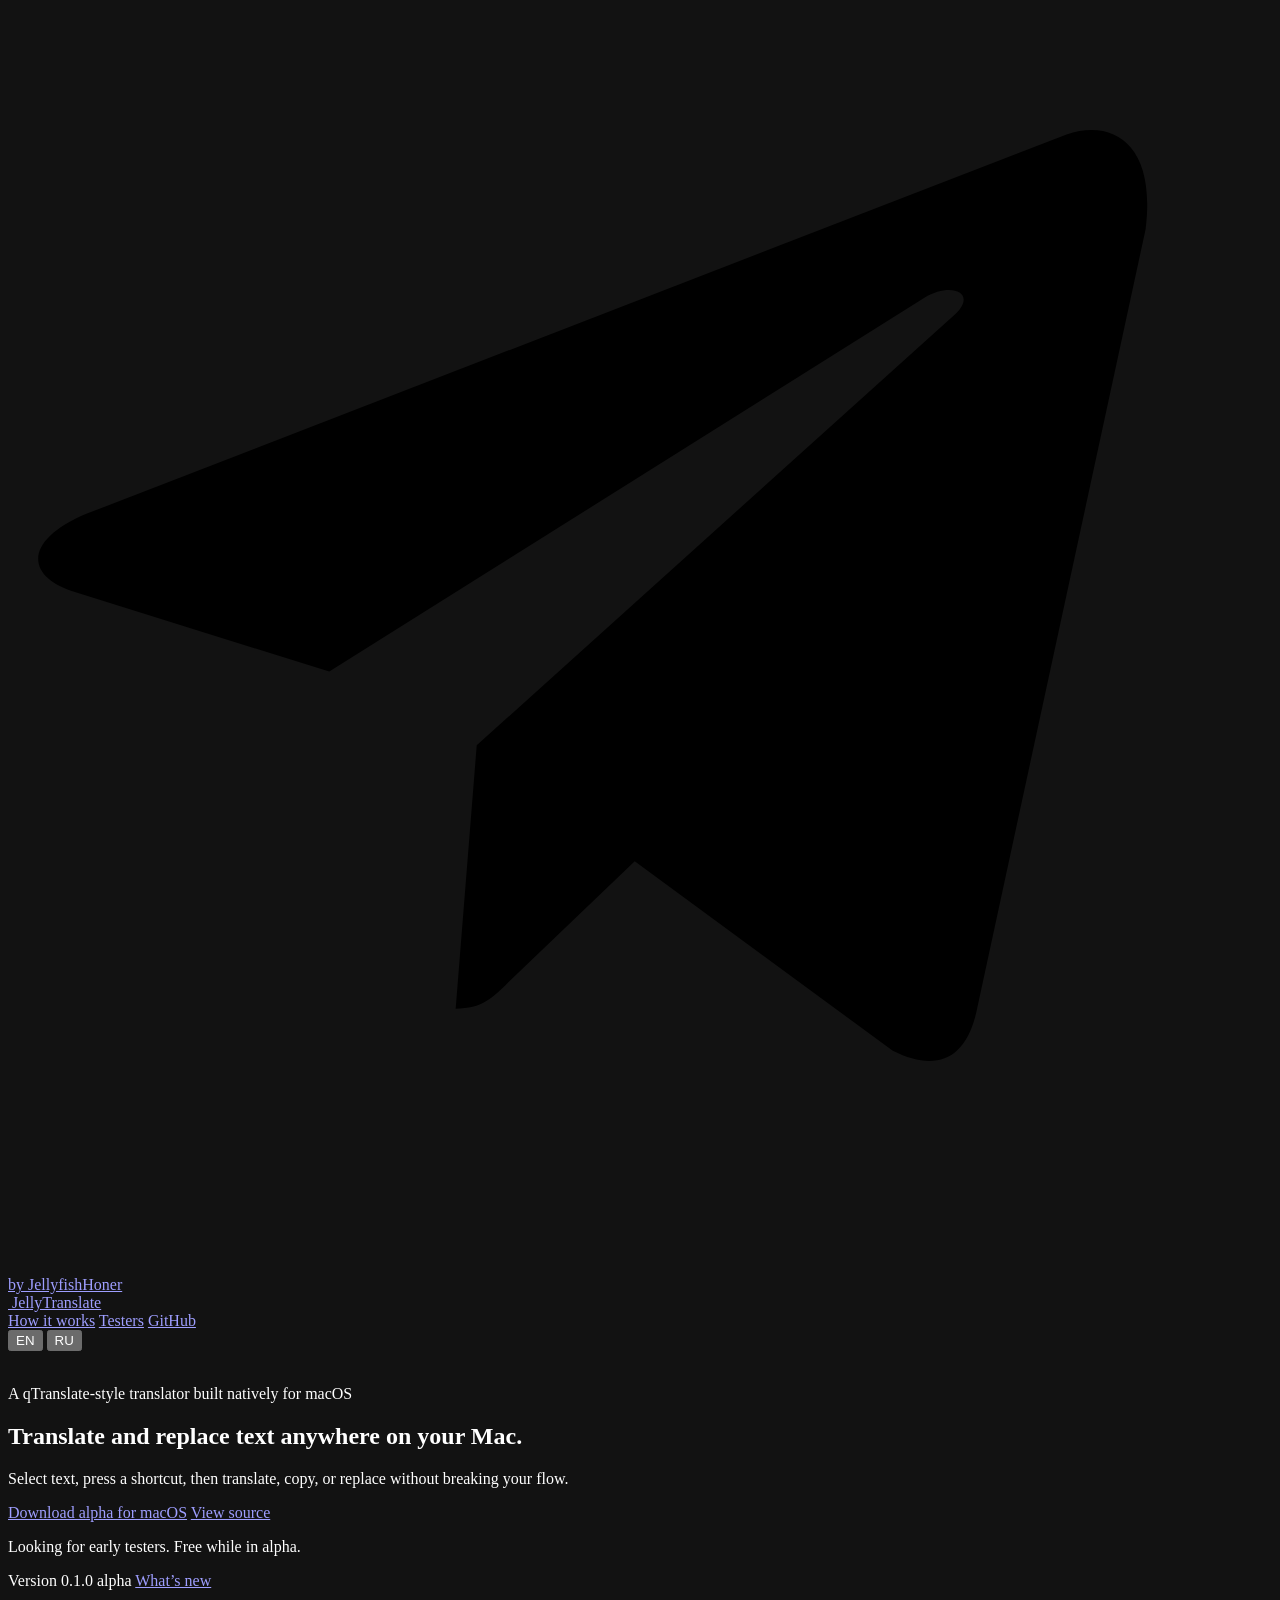
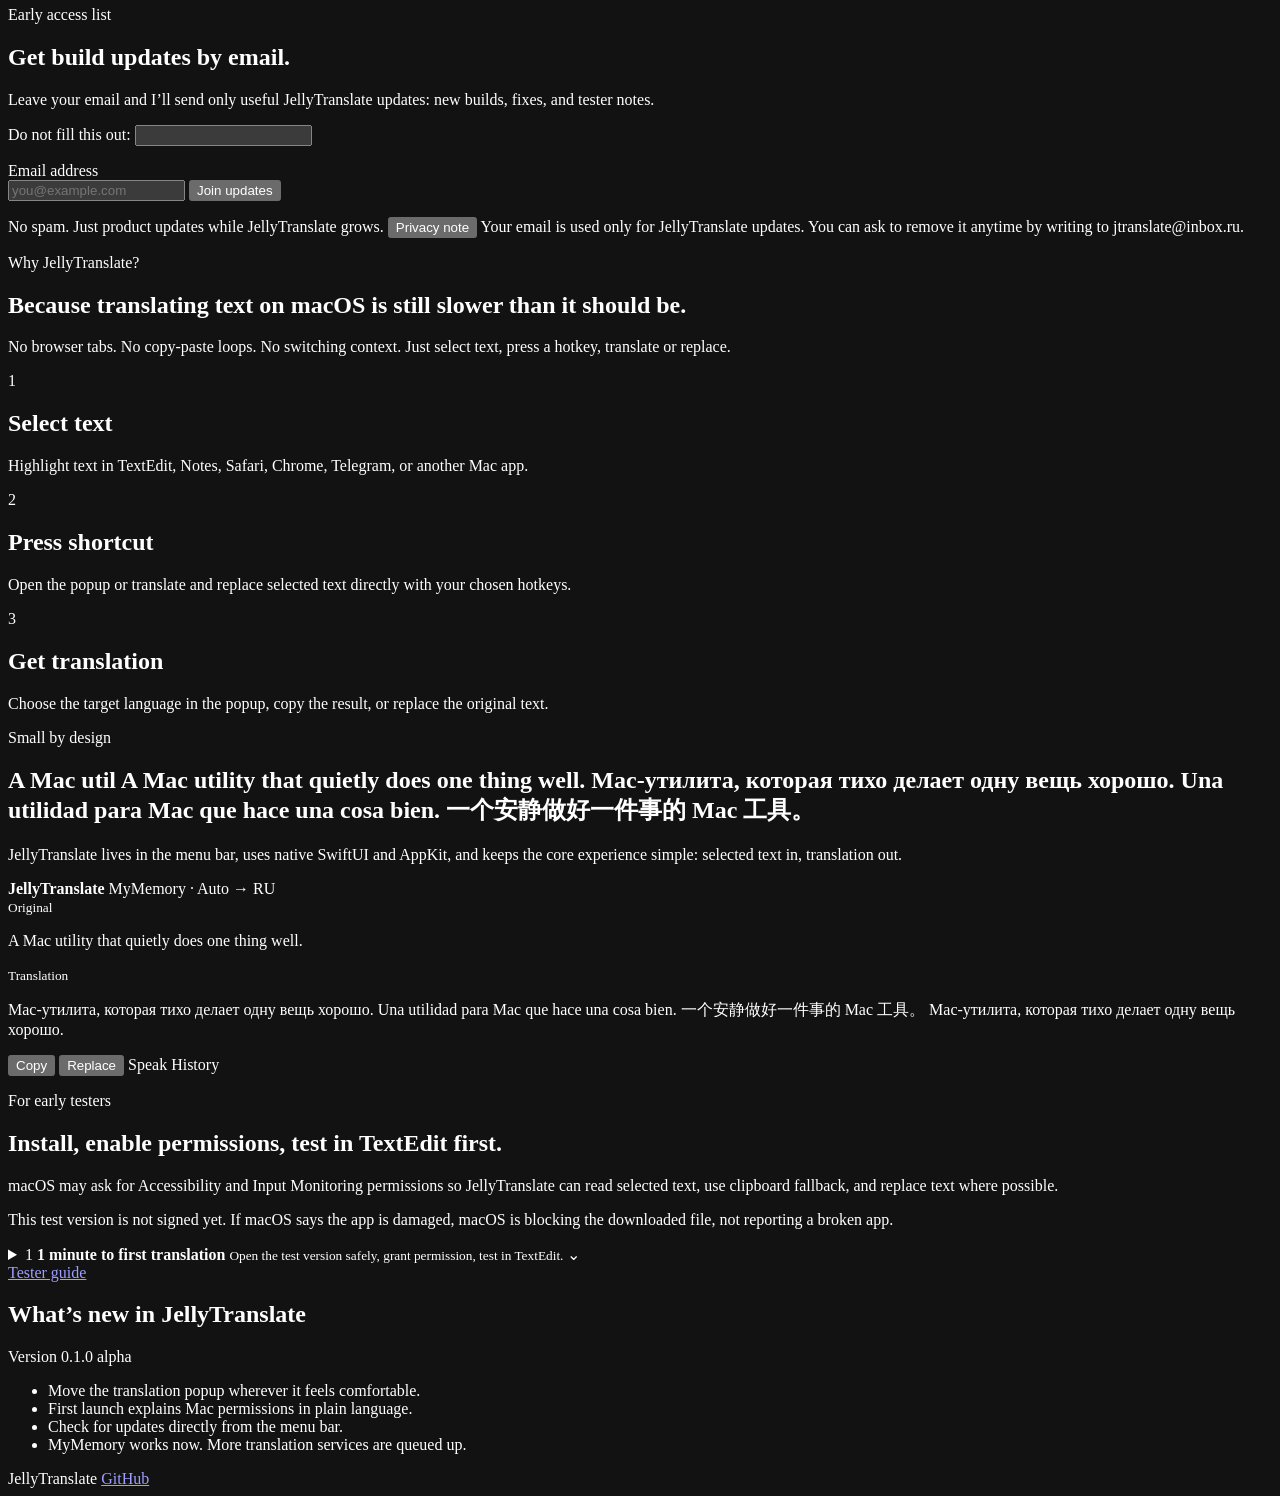
==== site/index.html @ 1a7a2d6e "Gate download behind email signup" ====
<!doctype html>
<html lang="en">
  <head>
    <meta charset="utf-8">
    <meta name="viewport" content="width=device-width, initial-scale=1">
    <meta name="color-scheme" content="dark">
    <meta name="theme-color" content="#0e1016">
    <meta name="description" content="JellyTranslate is a native macOS menu bar app for instant translation anywhere on Mac.">
    <meta property="og:title" content="JellyTranslate">
    <meta property="og:description" content="Select text, press a shortcut, and get an instant translation on macOS.">
    <meta property="og:type" content="website">
    <meta property="og:image" content="/assets/jellytranslate-icon.webp">
    <title>JellyTranslate</title>
    <link rel="icon" href="/assets/jellytranslate-icon.webp">
    <link rel="stylesheet" href="/styles.css">
  </head>
  <body>
    <a class="maker-badge" href="https://t.me/jjellyfishhoner" target="_blank" rel="noopener noreferrer" aria-label="Open JellyfishHoner on Telegram">
      <svg class="telegram-icon" viewBox="0 0 24 24" aria-hidden="true">
        <path d="M21.6 4.2 18.4 19c-.2 1-.8 1.2-1.6.8l-4.9-3.6-2.4 2.3c-.3.3-.5.5-1 .5l.4-5 9.1-8.2c.4-.4-.1-.6-.6-.3L6.1 12.6 1.3 11.1c-1-.3-1-1 .2-1.5L20.1 2.4c.9-.3 1.7.2 1.5 1.8Z"/>
      </svg>
      <span>by JellyfishHoner</span>
    </a>

    <header class="site-header">
      <a class="brand" href="#top" aria-label="JellyTranslate home">
        <img src="/assets/jellytranslate-icon.webp" alt="" class="brand-icon">
        <span>JellyTranslate</span>
      </a>
      <nav class="nav-links" aria-label="Primary navigation">
        <a href="#how" data-i18n="navHow">How it works</a>
        <a href="#testers" data-i18n="navTesters">Testers</a>
        <a href="https://github.com/jellyfishhoner/JellyTranslate">GitHub</a>
      </nav>
      <div class="language-toggle" aria-label="Language">
        <button type="button" class="language-option is-active" data-lang-option="en">EN</button>
        <button type="button" class="language-option" data-lang-option="ru">RU</button>
      </div>
    </header>

    <main id="top">
      <section class="hero" aria-labelledby="hero-title">
        <img src="/assets/jellytranslate-icon.webp" alt="" class="hero-backdrop">
        <div class="hero-content">
          <p class="eyebrow" data-i18n="heroEyebrow">A qTranslate-style translator built natively for macOS</p>
          <h1 id="hero-title" data-i18n="heroTitle">Translate and replace text anywhere on your Mac.</h1>
          <p class="hero-copy" data-i18n="heroCopy">
            Select text, press a shortcut, and JellyTranslate shows a compact floating translation popup.
            Built for quick daily use, not for getting in your way.
          </p>
          <div class="hero-actions">
            <a class="primary-action" href="https://github.com/jellyfishhoner/JellyTranslate/releases/download/v0.1.0-alpha/JellyTranslate-0.1.0-alpha-mac.zip" data-download-link data-i18n="download">
              Download alpha for macOS
            </a>
            <a class="secondary-action" href="https://github.com/jellyfishhoner/JellyTranslate" data-i18n="source">
              View source
            </a>
          </div>
          <p class="tester-callout" data-i18n="testerCallout">Looking for early testers. Free while in alpha.</p>
          <p class="version-line">
            <span class="version-chip" data-release-version-label>Version 0.1.0 alpha</span>
            <a class="changelog-link" href="#changelog" data-i18n="changelogLink">What’s new</a>
          </p>
        </div>
      </section>

      <section class="signup-section reveal-block" aria-labelledby="signup-title">
        <div class="signup-card">
          <div class="signup-copy">
            <p class="eyebrow" data-i18n="signupEyebrow">Early access list</p>
            <h2 id="signup-title" data-i18n="signupTitle">Get build updates by email.</h2>
            <p data-i18n="signupCopy">Leave your email and I’ll send only useful JellyTranslate updates: new builds, fixes, and tester notes.</p>
          </div>
          <form class="signup-form" name="jellytranslate-updates" method="POST" action="/__forms.html" data-netlify="true" netlify-honeypot="bot-field">
            <input type="hidden" name="form-name" value="jellytranslate-updates">
            <input type="hidden" name="subject" value="New JellyTranslate email signup">
            <input type="hidden" name="source" value="site_signup" data-signup-source>
            <input type="hidden" name="language" value="en" data-signup-language>
            <input type="hidden" name="version" value="0.1.0 alpha" data-signup-version>
            <input type="hidden" name="page" value="" data-signup-page>
            <p class="hidden-field">
              <label>Do not fill this out: <input name="bot-field"></label>
            </p>
            <label class="signup-label" for="signup-email" data-i18n="signupLabel">Email address</label>
            <div class="signup-row">
              <input id="signup-email" type="email" name="email" autocomplete="email" data-i18n-placeholder="signupPlaceholder" placeholder="you@example.com" required>
              <button type="submit" data-i18n="signupButton">Join updates</button>
            </div>
            <p class="signup-note">
              <span data-i18n="signupNote">No spam. Just product updates while JellyTranslate grows.</span>
              <span class="privacy-hint">
                <button type="button" class="privacy-hint-trigger" aria-describedby="signup-privacy-tooltip" data-i18n="privacyNoteLabel">Privacy note</button>
                <span class="privacy-tooltip" id="signup-privacy-tooltip" role="tooltip" data-i18n="privacyNoteCopy">
                  Your email is used only for JellyTranslate updates. You can ask to remove it anytime by writing to jtranslate@inbox.ru.
                </span>
              </span>
            </p>
            <p class="signup-status" role="status" aria-live="polite" data-signup-status></p>
          </form>
        </div>
      </section>

      <section class="why-section reveal-block" aria-labelledby="why-title">
        <div class="why-copy">
          <p class="eyebrow" data-i18n="whyEyebrow">Why JellyTranslate?</p>
          <h2 id="why-title" data-i18n="whyTitle">Because translating text on macOS is still slower than it should be.</h2>
          <p data-i18n="whyCopy">No browser tabs. No copy-paste loops. No switching context. Just select text, press a hotkey, translate or replace.</p>
        </div>
      </section>

      <section class="flow-band reveal-block" id="how" aria-label="Core flow">
        <div class="flow">
          <div class="flow-step">
            <span class="step-number">1</span>
            <h2 data-i18n="flowOneTitle">Select text</h2>
            <p data-i18n="flowOneCopy">Highlight text in TextEdit, Notes, Safari, Chrome, Telegram, or another Mac app.</p>
          </div>
          <div class="flow-step">
            <span class="step-number">2</span>
            <h2 data-i18n="flowTwoTitle">Press shortcut</h2>
            <p data-i18n="flowTwoCopy">Open the popup or translate and replace selected text directly with your chosen hotkeys.</p>
          </div>
          <div class="flow-step">
            <span class="step-number">3</span>
            <h2 data-i18n="flowThreeTitle">Get translation</h2>
            <p data-i18n="flowThreeCopy">Choose the target language in the popup, copy the result, or replace the original text.</p>
          </div>
        </div>
      </section>

      <section class="product-section reveal-block">
        <div class="section-copy">
          <p class="eyebrow" data-i18n="productEyebrow">Small by design</p>
          <h2 class="product-title-demo">
            <span class="product-title-text" data-i18n="productTitle">A Mac utility that quietly does one thing well.</span>
            <span class="product-title-selection" data-i18n="productTitle" aria-hidden="true">A Mac utility that quietly does one thing well.</span>
            <span class="product-title-translation title-translation-primary" data-i18n="demoTranslationPrimary" aria-hidden="true">Mac-утилита, которая тихо делает одну вещь хорошо.</span>
            <span class="product-title-translation title-translation-es" data-i18n="demoTranslationSpanish" aria-hidden="true">Una utilidad para Mac que hace una cosa bien.</span>
            <span class="product-title-translation title-translation-zh" data-i18n="demoTranslationChinese" aria-hidden="true">一个安静做好一件事的 Mac 工具。</span>
          </h2>
          <p data-i18n="productCopy">
            JellyTranslate lives in the menu bar, uses native SwiftUI and AppKit, and keeps the core experience simple:
            selected text in, translation out.
          </p>
        </div>
        <div class="translation-demo" aria-label="JellyTranslate animated translation preview">
          <div class="demo-keyboard keyboard-first" aria-hidden="true">
            <span class="key-highlight key-one"></span>
            <span class="key-highlight key-two"></span>
            <span class="key-highlight key-three"></span>
          </div>
          <div class="demo-keyboard keyboard-second" aria-hidden="true">
            <span class="key-highlight key-one"></span>
            <span class="key-highlight key-two"></span>
            <span class="key-highlight key-three"></span>
          </div>
          <div class="popup-demo demo-popup" aria-label="JellyTranslate popup preview">
            <div class="popup-top">
              <strong>JellyTranslate</strong>
              <span data-i18n="demoTarget">MyMemory · Auto → RU</span>
            </div>
            <div class="text-block">
              <small>Original</small>
              <p data-i18n="productTitle">A Mac utility that quietly does one thing well.</p>
            </div>
            <div class="translation-block">
              <small>Translation</small>
              <p>
                <span class="demo-translation demo-translation-primary" data-i18n="demoTranslationPrimary">Mac-утилита, которая тихо делает одну вещь хорошо.</span>
                <span class="demo-translation demo-translation-es" data-i18n="demoTranslationSpanish">Una utilidad para Mac que hace una cosa bien.</span>
                <span class="demo-translation demo-translation-zh" data-i18n="demoTranslationChinese">一个安静做好一件事的 Mac 工具。</span>
                <span class="demo-translation demo-translation-final" data-i18n="demoTranslationPrimary">Mac-утилита, которая тихо делает одну вещь хорошо.</span>
              </p>
            </div>
            <div class="popup-actions">
              <button type="button">Copy</button>
              <button type="button">Replace</button>
              <span>Speak</span>
              <span>History</span>
            </div>
          </div>
        </div>
      </section>

      <section class="tester-section reveal-block" id="testers">
        <div class="tester-content">
          <p class="eyebrow" data-i18n="testersEyebrow">For early testers</p>
          <h2 data-i18n="testersTitle">Install, enable permissions, test in TextEdit first.</h2>
          <p data-i18n="testersCopy">
            macOS may ask for Accessibility and Input Monitoring permissions so JellyTranslate can read selected text,
            use clipboard fallback, and replace text where possible.
          </p>
          <p class="install-note" data-i18n="installNote">
            This test version is not signed yet. If macOS says the app is damaged, macOS is blocking the downloaded file,
            not reporting a broken app.
          </p>
          <details class="setup-widget" id="first-translation-guide">
            <summary>
              <span class="setup-icon">1</span>
              <span>
                <strong data-i18n="setupTitle">1 minute to first translation</strong>
                <small data-i18n="setupSubtitle">Open the test version safely, grant permission, test in TextEdit.</small>
              </span>
              <span class="setup-chevron" aria-hidden="true">⌄</span>
            </summary>
            <div class="setup-panel">
              <ol class="setup-steps">
                <li>
                  <strong data-i18n="setupStepOneTitle">Drag to Applications</strong>
                  <p data-i18n="setupStepOneCopy">Open the ZIP, then drag JellyTranslate.app into the Applications folder.</p>
                </li>
                <li>
                  <strong data-i18n="setupStepTwoTitle">If macOS blocks it</strong>
                  <p data-i18n="setupStepTwoCopy">Open Terminal and paste this command once. It only removes the download safety label from JellyTranslate.</p>
                  <button
                    class="copy-command"
                    type="button"
                    data-copy-command="xattr -dr com.apple.quarantine /Applications/JellyTranslate.app"
                    aria-label="Copy Terminal command"
                  >
                    <code>xattr -dr com.apple.quarantine /Applications/JellyTranslate.app</code>
                    <span data-i18n="copyCommand">Copy</span>
                  </button>
                </li>
                <li>
                  <strong data-i18n="setupStepThreeTitle">Grant permission</strong>
                  <p data-i18n="setupStepThreeCopy">Enable Accessibility for JellyTranslate, then test “Hello world” in TextEdit.</p>
                </li>
              </ol>
              <div class="update-note">
                <strong data-i18n="updateNoteTitle">Updating later</strong>
                <p data-i18n="updateNoteCopy">Quit JellyTranslate, download the newest build, then replace the old app in Applications.</p>
              </div>
              <div class="permission-preview" aria-label="macOS Accessibility permission preview">
                <div class="preview-top">
                  <span></span>
                  <span></span>
                  <span></span>
                </div>
                <div class="preview-title" data-i18n="permissionTitle">Privacy & Security</div>
                <img
                  class="permission-screenshot"
                  src="/assets/accessibility-jellytranslate-row.jpg"
                  alt="JellyTranslate enabled in macOS Accessibility settings"
                  loading="lazy"
                >
                <p data-i18n="permissionHint">Accessibility must be enabled for selected-text reading.</p>
              </div>
            </div>
          </details>
          <div class="tester-actions">
            <a class="secondary-action" href="https://github.com/jellyfishhoner/JellyTranslate/blob/main/README_FOR_TESTERS.md" data-i18n="testerGuide">
              Tester guide
            </a>
          </div>
        </div>
      </section>

      <section class="changelog-section reveal-block" id="changelog" aria-labelledby="changelog-title">
        <div class="changelog-content">
          <div class="changelog-heading">
            <h2 id="changelog-title" data-i18n="changelogTitle">What’s new in JellyTranslate</h2>
            <p data-release-version-label>Version 0.1.0 alpha</p>
          </div>
          <ul class="changelog-list">
            <li data-i18n="changelogOne">Move the translation popup wherever it feels comfortable.</li>
            <li data-i18n="changelogTwo">First launch explains Mac permissions in plain language.</li>
            <li data-i18n="changelogThree">Check for updates directly from the menu bar.</li>
            <li data-i18n="changelogFour">MyMemory works now. More translation services are queued up.</li>
          </ul>
        </div>
      </section>
    </main>

    <footer class="site-footer">
      <span>JellyTranslate</span>
      <a href="https://github.com/jellyfishhoner/JellyTranslate">GitHub</a>
    </footer>
    <script>
      const translations = {
        en: {
          navHow: "How it works",
          navTesters: "Testers",
          heroEyebrow: "A qTranslate-style translator built natively for macOS",
          heroTitle: "Translate and replace text anywhere on your Mac.",
          heroCopy: "Select text, press a shortcut, then translate, copy, or replace without breaking your flow.",
          download: "Download alpha for macOS",
          source: "View source",
          testerCallout: "Looking for early testers. Free while in alpha.",
          releaseVersion: "Version {version}",
          changelogLink: "What’s new",
          signupEyebrow: "Early access list",
          signupTitle: "Get build updates by email.",
          signupCopy: "Leave your email and I’ll send only useful JellyTranslate updates: new builds, fixes, and tester notes.",
          signupLabel: "Email address",
          signupPlaceholder: "you@example.com",
          signupButton: "Join updates",
          signupNote: "No spam. Just product updates while JellyTranslate grows.",
          privacyNoteLabel: "Privacy note",
          privacyNoteCopy: "Your email is used only for JellyTranslate updates. You can ask to remove it anytime by writing to jtranslate@inbox.ru.",
          signupSuccess: "Done. I’ll send updates here.",
          signupDownloadPrompt: "Enter your email to start the download. I’ll also send useful build updates.",
          signupDownloadSuccess: "Done. Your download is starting now.",
          signupError: "Something didn’t send. Please try again.",
          whyEyebrow: "Why JellyTranslate?",
          whyTitle: "Because translating text on macOS is still slower than it should be.",
          whyCopy: "No browser tabs. No copy-paste loops. No switching context. Just select text, press a hotkey, translate or replace.",
          flowOneTitle: "Select text",
          flowOneCopy: "Highlight text in TextEdit, Notes, Safari, Chrome, Telegram, or another Mac app.",
          flowTwoTitle: "Press shortcut",
          flowTwoCopy: "Open the popup or translate and replace selected text directly with your chosen hotkeys.",
          flowThreeTitle: "Get translation",
          flowThreeCopy: "Choose the target language in the popup, copy the result, or replace the original text.",
          productEyebrow: "Small by design",
          productTitle: "A Mac utility that quietly does one thing well.",
          productCopy: "JellyTranslate lives in the menu bar, uses native SwiftUI and AppKit, and keeps the core experience simple: selected text in, translation out.",
          demoTarget: "MyMemory · Auto → RU",
          demoTranslationPrimary: "Mac-утилита, которая тихо делает одну вещь хорошо.",
          demoTranslationSpanish: "Una utilidad para Mac que hace una cosa bien.",
          demoTranslationChinese: "一个安静做好一件事的 Mac 工具。",
          testersEyebrow: "For early testers",
          testersTitle: "Install, enable permissions, test in TextEdit first.",
          testersCopy: "macOS may ask for Accessibility and Input Monitoring permissions so JellyTranslate can read selected text, use clipboard fallback, and replace text where possible.",
          installNote: "This test version is not signed yet. If macOS says the app is damaged, macOS is blocking the downloaded file, not reporting a broken app.",
          setupTitle: "1 minute to first translation",
          setupSubtitle: "Open the test version safely, grant permission, test in TextEdit.",
          setupStepOneTitle: "Drag to Applications",
          setupStepOneCopy: "Open the ZIP, then drag JellyTranslate.app into the Applications folder.",
          setupStepTwoTitle: "If macOS blocks it",
          setupStepTwoCopy: "Open Terminal and paste this command once. It only removes the download safety label from JellyTranslate.",
          copyCommand: "Copy",
          copiedCommand: "Copied",
          setupStepThreeTitle: "Grant permission",
          setupStepThreeCopy: "Enable Accessibility for JellyTranslate, then test “Hello world” in TextEdit.",
          updateNoteTitle: "Updating later",
          updateNoteCopy: "Quit JellyTranslate, download the newest build, then replace the old app in Applications.",
          permissionTitle: "Privacy & Security",
          permissionHint: "Accessibility must be enabled for selected-text reading.",
          testerGuide: "Tester guide",
          changelogTitle: "What’s new in JellyTranslate",
          changelogOne: "Move the translation popup wherever it feels comfortable.",
          changelogTwo: "First launch explains Mac permissions in plain language.",
          changelogThree: "Check for updates directly from the menu bar.",
          changelogFour: "MyMemory works now. More translation services are queued up."
        },
        ru: {
          navHow: "Как работает",
          navTesters: "Тестировщикам",
          heroEyebrow: "Переводчик в стиле qTranslate, нативно для macOS",
          heroTitle: "Переводите и заменяйте текст на Mac.",
          heroCopy: "Выделите текст, нажмите хоткей, затем переведите, скопируйте или сразу замените без переключения окон.",
          download: "Скачать alpha для macOS",
          source: "Исходный код",
          testerCallout: "Ищем ранних тестировщиков. Бесплатно на этапе alpha.",
          releaseVersion: "Версия {version}",
          changelogLink: "Что нового",
          signupEyebrow: "Список раннего доступа",
          signupTitle: "Получайте обновления на почту.",
          signupCopy: "Оставьте email, и я буду присылать только полезные новости JellyTranslate: новые сборки, исправления и заметки для тестировщиков.",
          signupLabel: "Email",
          signupPlaceholder: "you@example.com",
          signupButton: "Получать новости",
          signupNote: "Без спама. Только обновления продукта, пока JellyTranslate растет.",
          privacyNoteLabel: "Про приватность",
          privacyNoteCopy: "Email используется только для новостей JellyTranslate. Можно попросить удалить его в любой момент: jtranslate@inbox.ru.",
          signupSuccess: "Готово. Буду присылать обновления сюда.",
          signupDownloadPrompt: "Оставьте email, и скачивание начнется автоматически. Я также буду присылать полезные обновления сборок.",
          signupDownloadSuccess: "Готово. Скачивание начинается.",
          signupError: "Не получилось отправить. Попробуйте еще раз.",
          whyEyebrow: "Почему JellyTranslate?",
          whyTitle: "Потому что перевод текста на macOS все еще медленнее, чем должен быть.",
          whyCopy: "Без вкладок браузера. Без постоянного копировать-вставить. Без переключения между окнами. Просто выделите текст, нажмите хоткей, переведите или замените.",
          flowOneTitle: "Выделите текст",
          flowOneCopy: "Выделите текст в TextEdit, Notes, Safari, Chrome, Telegram или другом приложении на Mac.",
          flowTwoTitle: "Нажмите хоткей",
          flowTwoCopy: "Откройте попап с переводом или сразу замените выделенный текст переводом.",
          flowThreeTitle: "Получите перевод",
          flowThreeCopy: "Выберите язык перевода в попапе, скопируйте результат или замените исходный текст.",
          productEyebrow: "Маленькое по задумке",
          productTitle: "Mac-утилита, которая тихо делает одну вещь хорошо.",
          productCopy: "JellyTranslate живет в строке меню, использует нативные SwiftUI и AppKit и держит главный сценарий простым: выделенный текст на входе, перевод на выходе.",
          demoTarget: "MyMemory · Auto → EN",
          demoTranslationPrimary: "A Mac utility that quietly does one thing well.",
          demoTranslationSpanish: "Una utilidad para Mac que hace una cosa bien.",
          demoTranslationChinese: "一个安静做好一件事的 Mac 工具。",
          testersEyebrow: "Для ранних тестировщиков",
          testersTitle: "Установите, выдайте разрешения и сначала проверьте в TextEdit.",
          testersCopy: "macOS может попросить Accessibility и Input Monitoring, чтобы JellyTranslate мог читать выделенный текст, использовать резервный вариант через буфер обмена и заменять текст там, где это возможно.",
          installNote: "Эта тестовая версия пока не подписана. Если macOS пишет, что приложение повреждено, macOS блокирует скачанный файл, а не сообщает, что приложение сломано.",
          setupTitle: "1 минута до первого перевода",
          setupSubtitle: "Откройте тестовую версию, выдайте разрешение и проверьте в TextEdit.",
          setupStepOneTitle: "Перетащите в “Программы”",
          setupStepOneCopy: "Откройте ZIP и перетащите JellyTranslate.app в папку Applications / “Программы”.",
          setupStepTwoTitle: "Если macOS блокирует",
          setupStepTwoCopy: "Откройте Терминал и вставьте эту команду один раз. Она только снимает защитную метку скачанного файла с JellyTranslate.",
          copyCommand: "Скопировать",
          copiedCommand: "Скопировано",
          setupStepThreeTitle: "Выдайте разрешение",
          setupStepThreeCopy: "Включите Accessibility для JellyTranslate и проверьте “Hello world” в TextEdit.",
          updateNoteTitle: "Как обновить потом",
          updateNoteCopy: "Закройте JellyTranslate, скачайте новую версию и замените старое приложение в “Программах”.",
          permissionTitle: "Конфиденциальность и безопасность",
          permissionHint: "Accessibility нужен для чтения выделенного текста.",
          testerGuide: "Инструкция",
          changelogTitle: "Что нового в JellyTranslate",
          changelogOne: "Окно перевода можно поставить туда, где удобно.",
          changelogTwo: "Первый запуск объясняет разрешения простым языком.",
          changelogThree: "Обновления можно проверить прямо из меню.",
          changelogFour: "MyMemory уже работает. Остальные сервисы на очереди."
        }
      };

      const releaseVersion = "0.1.0 alpha";
      let currentLanguage = "en";

      const applyLanguage = (language) => {
        const selected = translations[language] ? language : "en";
        currentLanguage = selected;
        document.documentElement.lang = selected;
        document.querySelectorAll("[data-i18n]").forEach((node) => {
          const value = translations[selected][node.dataset.i18n];
          if (value) {
            node.textContent = value;
          }
        });
        document.querySelectorAll("[data-lang-option]").forEach((button) => {
          button.classList.toggle("is-active", button.dataset.langOption === selected);
          button.setAttribute("aria-pressed", button.dataset.langOption === selected ? "true" : "false");
        });
        document.querySelectorAll("[data-release-version-label]").forEach((node) => {
          node.textContent = translations[selected].releaseVersion.replace("{version}", releaseVersion);
        });
        document.querySelectorAll("[data-i18n-placeholder]").forEach((node) => {
          const value = translations[selected][node.dataset.i18nPlaceholder];
          if (value) {
            node.setAttribute("placeholder", value);
          }
        });
        document.querySelector(".language-toggle")?.setAttribute("data-active-lang", selected);
        localStorage.setItem("jellytranslate-site-language", selected);
      };

      document.querySelectorAll("[data-lang-option]").forEach((button) => {
        button.addEventListener("click", () => applyLanguage(button.dataset.langOption));
      });

      applyLanguage(localStorage.getItem("jellytranslate-site-language") || "en");

      const firstTranslationGuide = document.querySelector("#first-translation-guide");
      const signupSection = document.querySelector(".signup-section");
      const signupCard = document.querySelector(".signup-card");
      const signupForm = document.querySelector(".signup-form");
      const signupEmailInput = document.querySelector("#signup-email");
      let pendingDownloadUrl = "";

      const restartFocusAnimation = (element) => {
        if (!element) {
          return;
        }

        element.classList.remove("is-download-focus");
        void element.offsetWidth;
        element.classList.add("is-download-focus");
      };

      const showFirstTranslationGuide = () => {
        if (!firstTranslationGuide) {
          return;
        }

        firstTranslationGuide.open = true;
        firstTranslationGuide.scrollIntoView({ behavior: "smooth", block: "center" });
        restartFocusAnimation(firstTranslationGuide);
      };

      const focusSignupForDownload = () => {
        signupSection?.scrollIntoView({ behavior: "smooth", block: "center" });
        restartFocusAnimation(signupCard);
        window.setTimeout(() => {
          signupEmailInput?.focus({ preventScroll: true });
        }, 520);
      };

      const startDownload = (url) => {
        if (!url) {
          return;
        }

        const downloadLink = document.createElement("a");
        downloadLink.href = url;
        downloadLink.download = "";
        document.body.appendChild(downloadLink);
        downloadLink.click();
        downloadLink.remove();
      };

      const copyToClipboard = async (text) => {
        if (navigator.clipboard && window.isSecureContext) {
          try {
            await navigator.clipboard.writeText(text);
            return;
          } catch {
            // Fall through to the textarea fallback below.
          }
        }

        const textArea = document.createElement("textarea");
        textArea.value = text;
        textArea.setAttribute("readonly", "");
        textArea.style.position = "fixed";
        textArea.style.opacity = "0";
        document.body.appendChild(textArea);
        textArea.select();
        const copied = document.execCommand("copy");
        textArea.remove();
        if (!copied) {
          throw new Error("Copy command was blocked");
        }
      };

      document.querySelectorAll("[data-copy-command]").forEach((button) => {
        const label = button.querySelector("span");
        const resetLabel = () => {
          button.classList.remove("is-copied");
          label.textContent = translations[currentLanguage].copyCommand;
        };

        button.addEventListener("click", async () => {
          try {
            await copyToClipboard(button.dataset.copyCommand);
            button.classList.add("is-copied");
            label.textContent = translations[currentLanguage].copiedCommand;
            window.setTimeout(resetLabel, 1700);
          } catch {
            resetLabel();
          }
        });
      });

      document.querySelectorAll(".signup-form").forEach((form) => {
        const status = form.querySelector("[data-signup-status]");
        const submitButton = form.querySelector("button[type='submit']");
        const languageInput = form.querySelector("[data-signup-language]");
        const versionInput = form.querySelector("[data-signup-version]");
        const pageInput = form.querySelector("[data-signup-page]");
        const sourceInput = form.querySelector("[data-signup-source]");

        form.addEventListener("submit", async (event) => {
          event.preventDefault();

          languageInput.value = currentLanguage;
          versionInput.value = releaseVersion;
          pageInput.value = window.location.href;
          if (sourceInput) {
            sourceInput.value = pendingDownloadUrl ? "download_gate" : "site_signup";
          }

          const formData = new FormData(form);
          const downloadUrl = pendingDownloadUrl;
          const shouldStartDownload = Boolean(downloadUrl);
          submitButton.disabled = true;
          form.classList.remove("is-complete");
          status.textContent = "";

          try {
            const response = await fetch("/__forms.html", {
              method: "POST",
              headers: { "Content-Type": "application/x-www-form-urlencoded" },
              body: new URLSearchParams(formData).toString()
            });

            if (!response.ok) {
              throw new Error("Signup failed");
            }

            form.reset();
            form.classList.add("is-complete");
            status.textContent = shouldStartDownload
              ? translations[currentLanguage].signupDownloadSuccess
              : translations[currentLanguage].signupSuccess;

            if (shouldStartDownload) {
              pendingDownloadUrl = "";
              window.setTimeout(() => startDownload(downloadUrl), 120);
              window.setTimeout(showFirstTranslationGuide, 360);
            }
          } catch {
            form.classList.remove("is-complete");
            status.textContent = translations[currentLanguage].signupError;
          } finally {
            submitButton.disabled = false;
          }
        });
      });

      document.querySelectorAll("[data-download-link]").forEach((link) => {
        link.addEventListener("click", (event) => {
          event.preventDefault();
          pendingDownloadUrl = link.href;
          signupForm?.classList.remove("is-complete");
          const status = signupForm?.querySelector("[data-signup-status]");
          if (status) {
            status.textContent = translations[currentLanguage].signupDownloadPrompt;
          }
          focusSignupForDownload();
        });
      });

      const canUsePointerGlow = !window.matchMedia("(prefers-reduced-motion: reduce)").matches;
      document.documentElement.classList.add("has-reveal");
      if (canUsePointerGlow) {
        const textEnterSelectors = [
          ".brand span",
          ".nav-links a",
          ".eyebrow",
          "h1",
          "h2",
          "p",
          ".hero-actions a",
          ".version-line a",
          ".signup-copy h2",
          ".signup-form label",
          ".signup-form button",
          ".privacy-hint-trigger",
          ".signup-note",
          ".step-number",
          ".popup-top strong",
          ".popup-top span",
          ".text-block small",
          ".translation-block small",
          ".popup-actions button",
          ".popup-actions span",
          ".setup-widget summary strong",
          ".setup-widget summary small",
          ".setup-steps strong",
          ".setup-steps code",
          ".preview-title",
          ".tester-actions a",
          ".changelog-heading p",
          ".changelog-list li",
          ".site-footer span",
          ".site-footer a"
        ];

        const textEnterItems = Array.from(document.querySelectorAll(textEnterSelectors.join(",")))
          .filter((node) => node.textContent.trim().length > 0);

        document.documentElement.classList.add("has-text-enter");
        textEnterItems.forEach((node, index) => {
          node.classList.add("text-enter");
          node.style.setProperty("--text-delay", `${Math.min(index * 32, 420)}ms`);
        });

        const textEnterObserver = "IntersectionObserver" in window
          ? new IntersectionObserver((entries, observer) => {
            entries.forEach((entry) => {
              if (!entry.isIntersecting) {
                return;
              }

              entry.target.classList.add("is-text-visible");
              observer.unobserve(entry.target);
            });
          }, { rootMargin: "0px 0px -6% 0px", threshold: 0.08 })
          : null;

        textEnterItems.forEach((node) => {
          if (!textEnterObserver) {
            node.classList.add("is-text-visible");
            return;
          }

          textEnterObserver.observe(node);
        });

        const startProductDemo = (section, demo) => {
          const title = section.querySelector(".product-title-text");
          const fullText = translations[currentLanguage].productTitle;
          const startAnimations = () => {
            section.classList.remove("is-demo-typing");
            window.setTimeout(() => {
              section.classList.add("is-demo-running");
              demo.classList.add("is-demo-running");
            }, 180);
          };

          if (!title || !fullText) {
            startAnimations();
            return;
          }

          title.textContent = "";
          section.classList.add("is-demo-typing");

          let index = 0;
          const typingDelay = Math.max(18, Math.min(30, 1450 / fullText.length));
          const typingTimer = window.setInterval(() => {
            index += 1;
            title.textContent = fullText.slice(0, index);

            if (index >= fullText.length) {
              window.clearInterval(typingTimer);
              window.setTimeout(startAnimations, 180);
            }
          }, typingDelay);
        };

        const revealObserver = "IntersectionObserver" in window
          ? new IntersectionObserver((entries, observer) => {
            entries.forEach((entry) => {
              if (!entry.isIntersecting) {
                return;
              }

              entry.target.classList.add("is-visible");
              entry.target.querySelectorAll(".translation-demo").forEach((demo) => {
                window.setTimeout(() => {
                  startProductDemo(entry.target, demo);
                }, 300);
              });
              observer.unobserve(entry.target);
            });
          }, { rootMargin: "0px 0px -14% 0px", threshold: 0.18 })
          : null;

        document.querySelectorAll(".reveal-block").forEach((block) => {
          if (!revealObserver) {
            block.classList.add("is-visible");
            return;
          }

          revealObserver.observe(block);
        });

        document.querySelectorAll(".flow-step, .popup-demo, .setup-widget").forEach((panel) => {
          panel.addEventListener("pointermove", (event) => {
            const rect = panel.getBoundingClientRect();
            const x = ((event.clientX - rect.left) / rect.width) * 100;
            const y = ((event.clientY - rect.top) / rect.height) * 100;
            panel.style.setProperty("--glow-x", `${x}%`);
            panel.style.setProperty("--glow-y", `${y}%`);
          });
        });

        document.querySelectorAll(".popup-demo").forEach((panel) => {
          panel.addEventListener("pointermove", (event) => {
            const rect = panel.getBoundingClientRect();
            const x = (event.clientX - rect.left) / rect.width - 0.5;
            const y = (event.clientY - rect.top) / rect.height - 0.5;

            panel.style.setProperty("--popup-rotate-x", `${(-y * 4.5).toFixed(2)}deg`);
            panel.style.setProperty("--popup-rotate-y", `${(x * 6).toFixed(2)}deg`);
            panel.style.setProperty("--popup-shift-x", `${(x * 5).toFixed(2)}px`);
            panel.style.setProperty("--popup-shift-y", `${(y * 2).toFixed(2)}px`);
          });

          panel.addEventListener("pointerleave", () => {
            panel.style.setProperty("--popup-rotate-x", "0deg");
            panel.style.setProperty("--popup-rotate-y", "0deg");
            panel.style.setProperty("--popup-shift-x", "0px");
            panel.style.setProperty("--popup-shift-y", "0px");
          });
        });
      } else {
        document.querySelectorAll(".reveal-block").forEach((block) => {
          block.classList.add("is-visible");
        });
        document.querySelectorAll(".product-section").forEach((section) => {
          section.classList.add("is-demo-running");
        });
        document.querySelectorAll(".translation-demo").forEach((demo) => {
          demo.classList.add("is-demo-running");
        });
      }
    </script>
  </body>
</html>
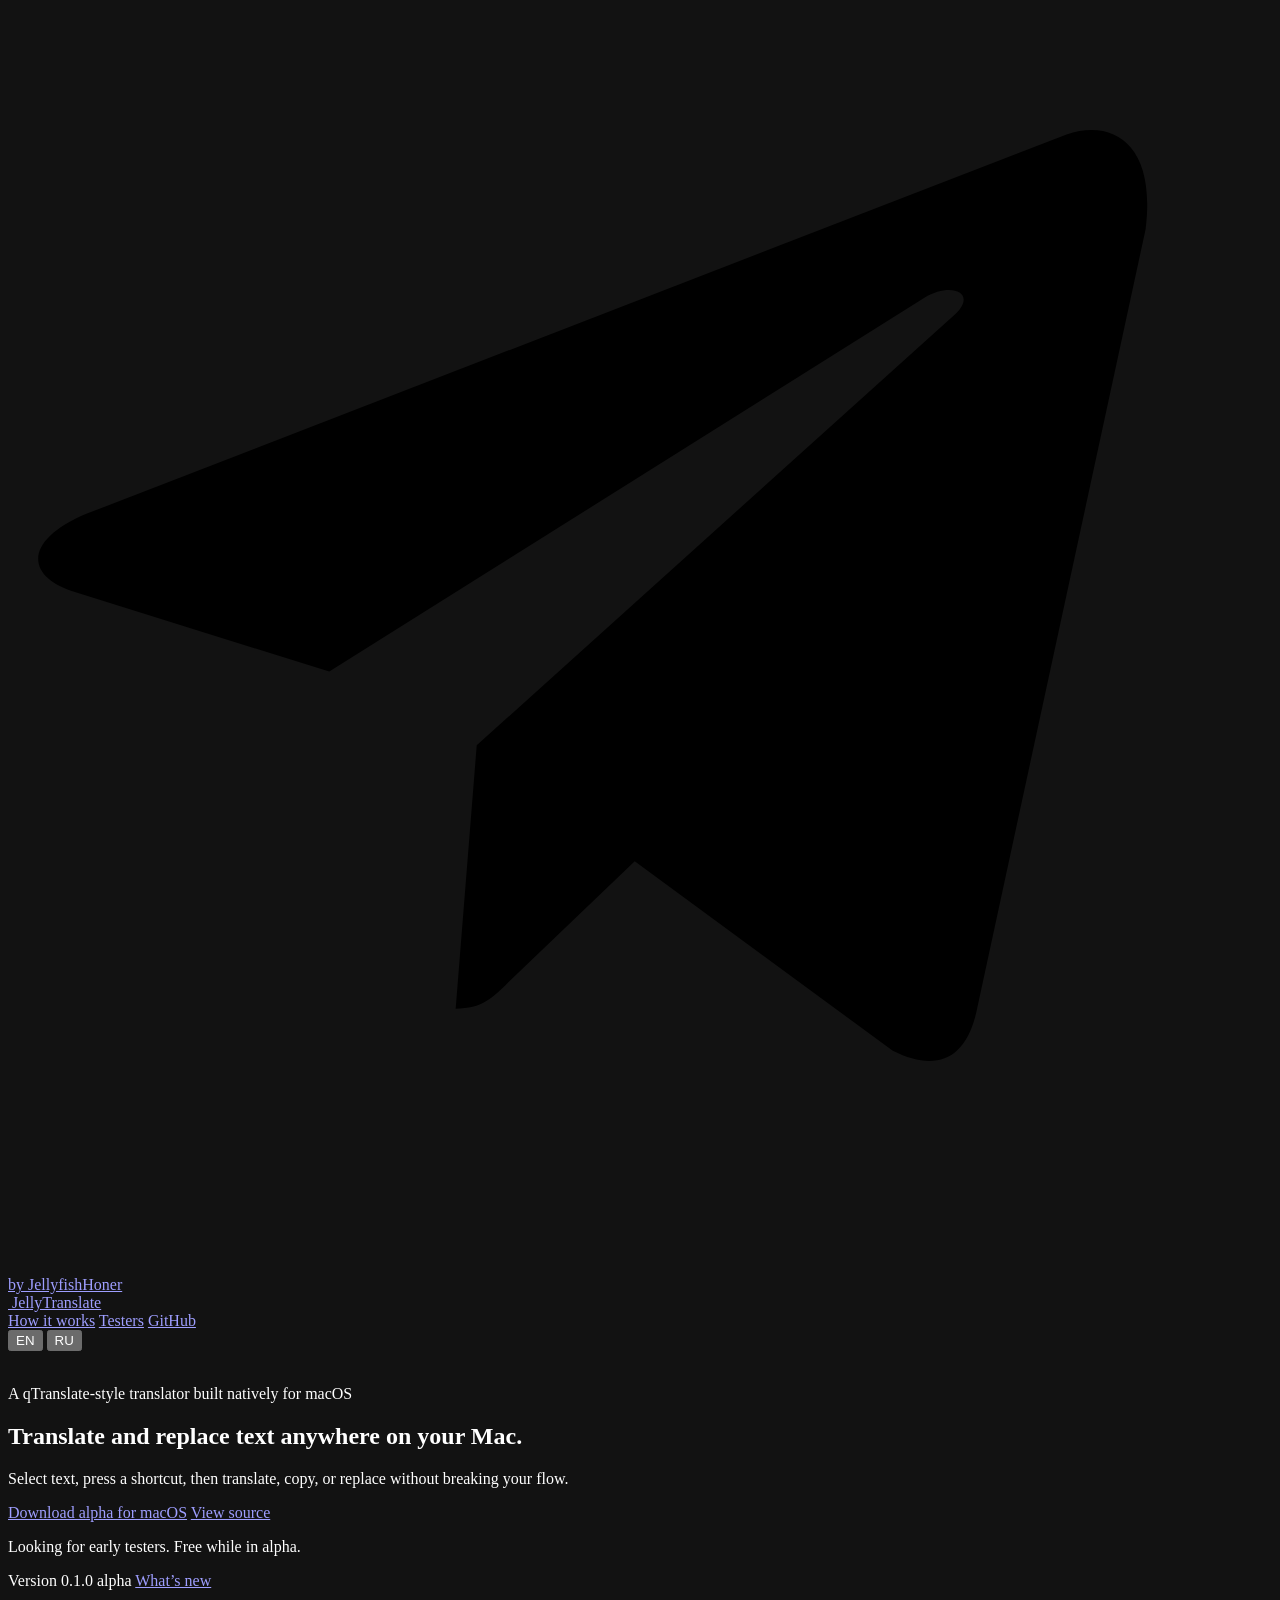
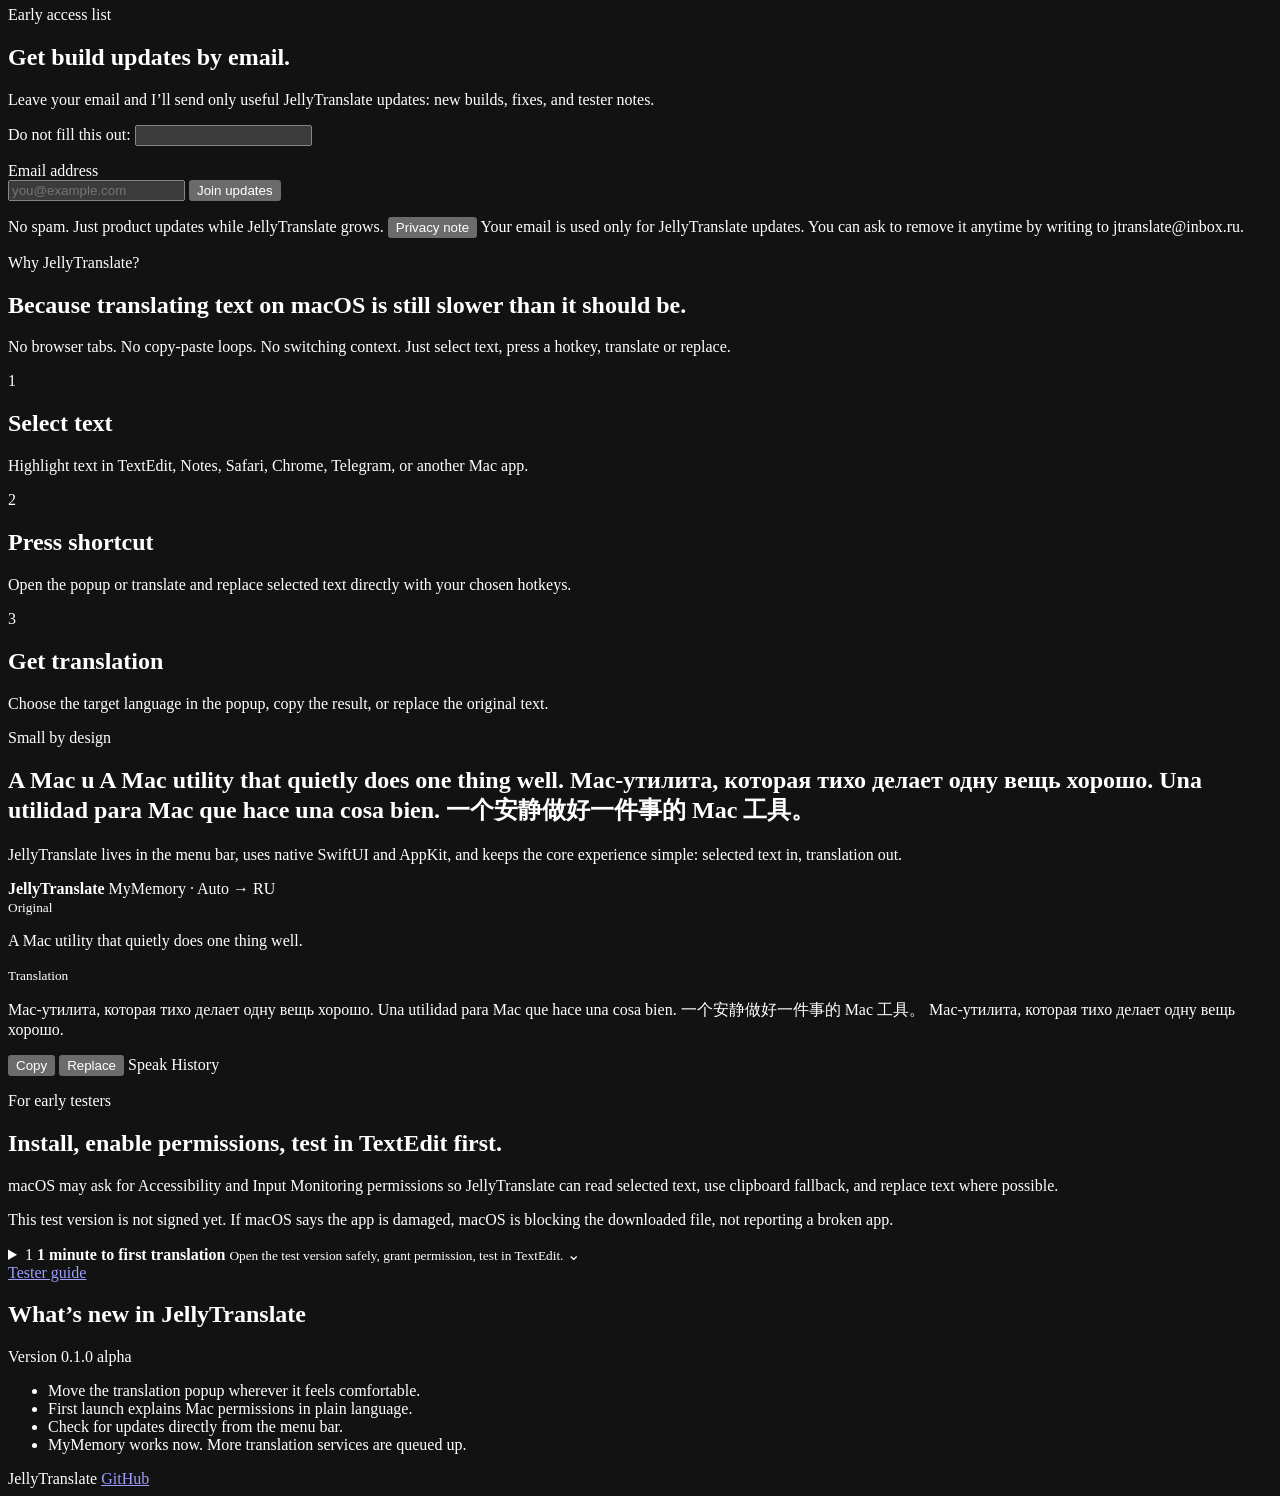
==== commit 253b94ed: "Add cursor glow across site panels" ====
--- a/site/index.html
+++ b/site/index.html
@@ -732,7 +732,22 @@
           revealObserver.observe(block);
         });
 
-        document.querySelectorAll(".flow-step, .popup-demo, .setup-widget").forEach((panel) => {
+        const glowPanelSelector = [
+          ".signup-card",
+          ".why-copy",
+          ".flow-step",
+          ".popup-demo",
+          ".install-note",
+          ".setup-widget",
+          ".setup-steps li",
+          ".update-note",
+          ".permission-preview",
+          ".changelog-content",
+          ".changelog-list li"
+        ].join(", ");
+
+        document.querySelectorAll(glowPanelSelector).forEach((panel) => {
+          panel.classList.add("cursor-glow-panel");
           panel.addEventListener("pointermove", (event) => {
             const rect = panel.getBoundingClientRect();
             const x = ((event.clientX - rect.left) / rect.width) * 100;
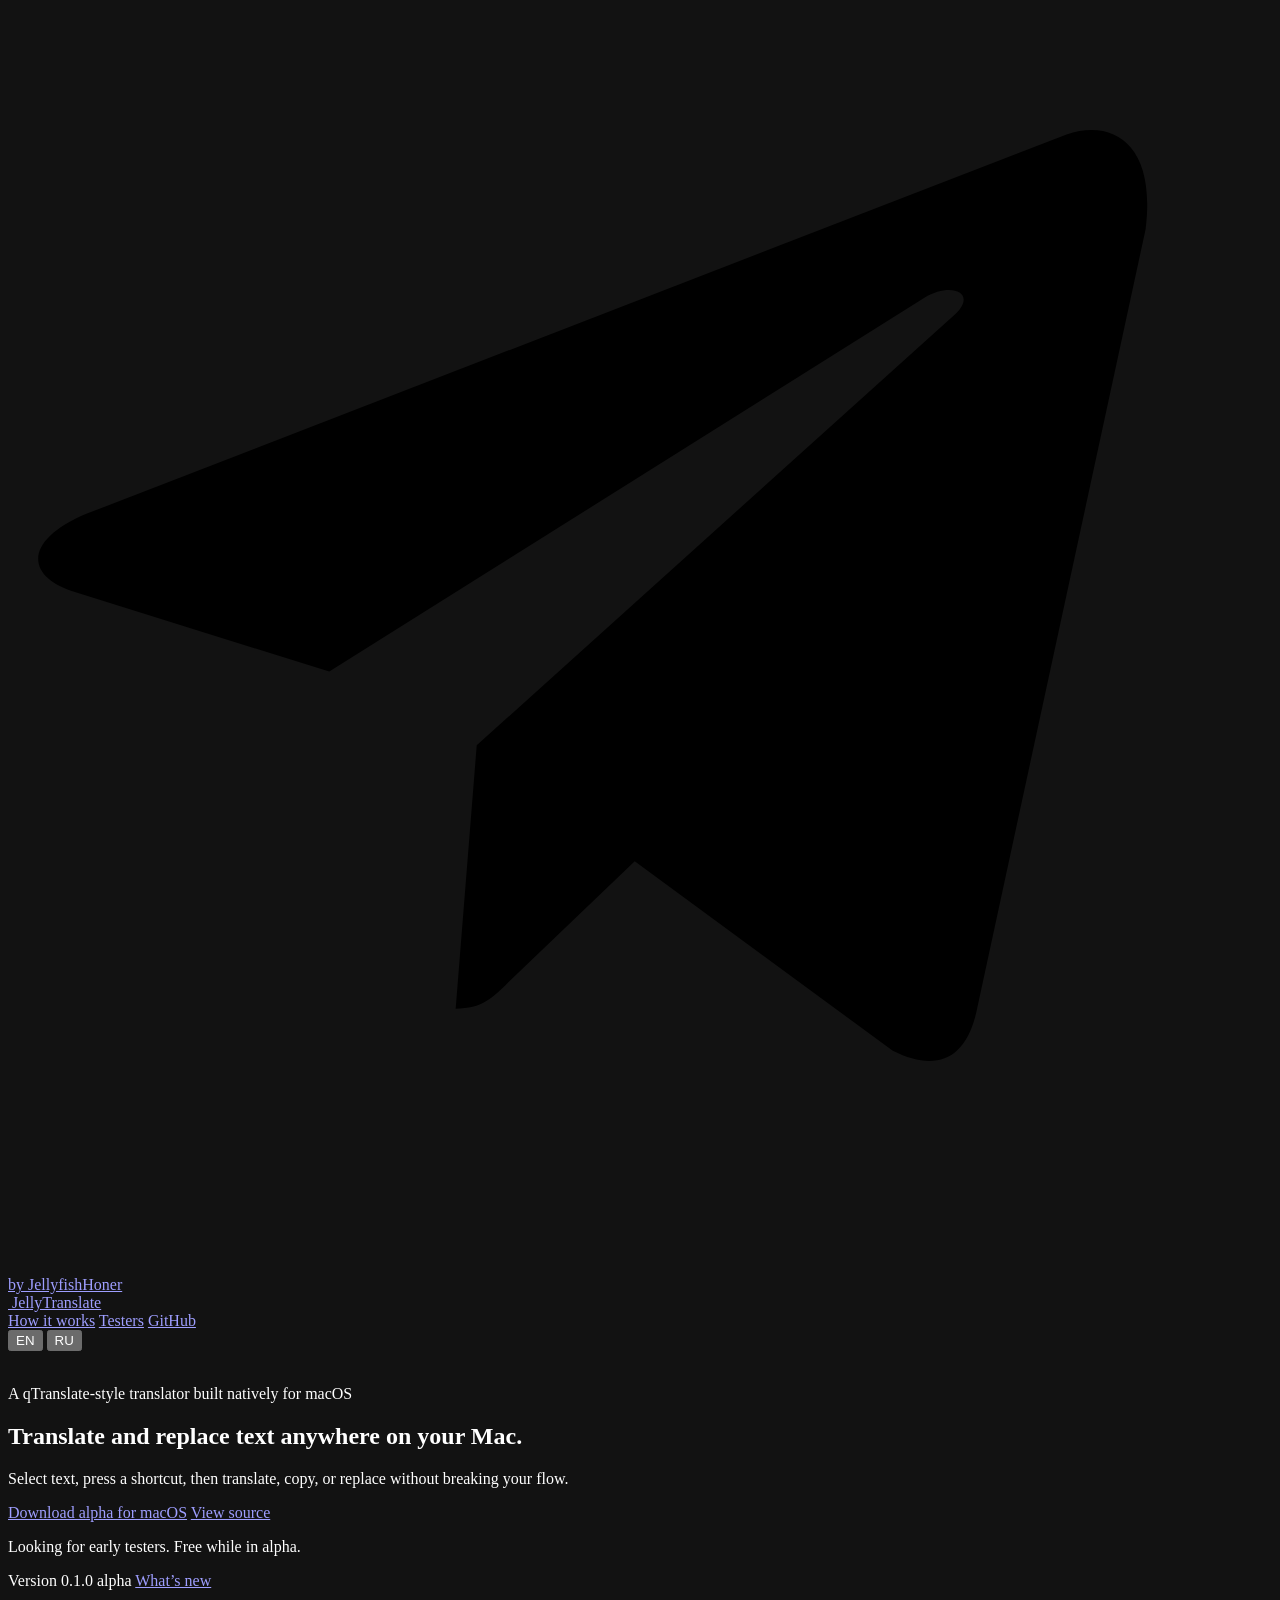
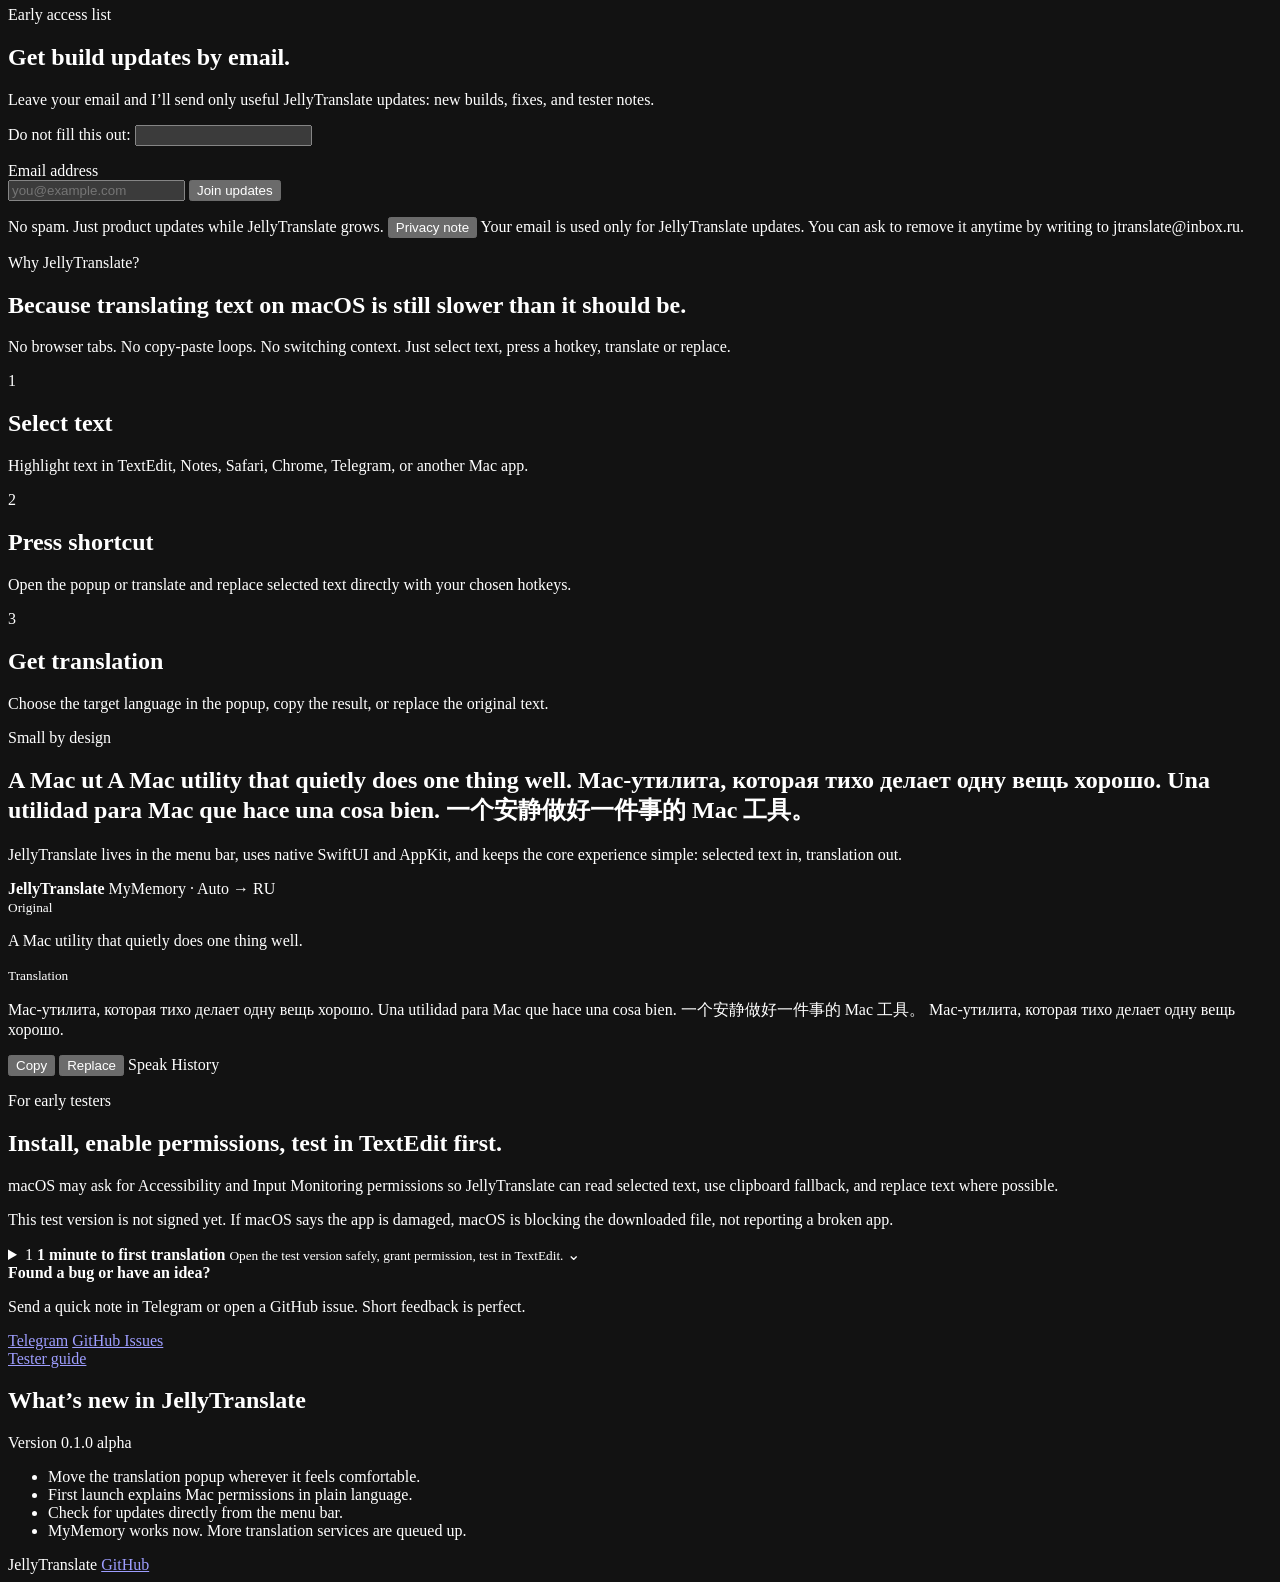
==== commit 673b79b7: "Add tester feedback panel" ====
--- a/site/index.html
+++ b/site/index.html
@@ -248,6 +248,20 @@
               </div>
             </div>
           </details>
+          <div class="feedback-card">
+            <div>
+              <strong data-i18n="feedbackTitle">Found a bug or have an idea?</strong>
+              <p data-i18n="feedbackCopy">Send a quick note in Telegram or open a GitHub issue. Short feedback is perfect.</p>
+            </div>
+            <div class="feedback-actions">
+              <a class="secondary-action" href="https://t.me/jjellyfishhoner" target="_blank" rel="noopener noreferrer" data-i18n="feedbackTelegram">
+                Telegram
+              </a>
+              <a class="secondary-action" href="https://github.com/jellyfishhoner/JellyTranslate/issues" data-i18n="feedbackIssues">
+                GitHub Issues
+              </a>
+            </div>
+          </div>
           <div class="tester-actions">
             <a class="secondary-action" href="https://github.com/jellyfishhoner/JellyTranslate/blob/main/README_FOR_TESTERS.md" data-i18n="testerGuide">
               Tester guide
@@ -336,6 +350,10 @@
           updateNoteCopy: "Quit JellyTranslate, download the newest build, then replace the old app in Applications.",
           permissionTitle: "Privacy & Security",
           permissionHint: "Accessibility must be enabled for selected-text reading.",
+          feedbackTitle: "Found a bug or have an idea?",
+          feedbackCopy: "Send a quick note in Telegram or open a GitHub issue. Short feedback is perfect.",
+          feedbackTelegram: "Telegram",
+          feedbackIssues: "GitHub Issues",
           testerGuide: "Tester guide",
           changelogTitle: "What’s new in JellyTranslate",
           changelogOne: "Move the translation popup wherever it feels comfortable.",
@@ -401,6 +419,10 @@
           updateNoteCopy: "Закройте JellyTranslate, скачайте новую версию и замените старое приложение в “Программах”.",
           permissionTitle: "Конфиденциальность и безопасность",
           permissionHint: "Accessibility нужен для чтения выделенного текста.",
+          feedbackTitle: "Нашли баг или есть идея?",
+          feedbackCopy: "Напишите коротко в Telegram или создайте issue на GitHub. Даже пару слов уже полезно.",
+          feedbackTelegram: "Telegram",
+          feedbackIssues: "GitHub Issues",
           testerGuide: "Инструкция",
           changelogTitle: "Что нового в JellyTranslate",
           changelogOne: "Окно перевода можно поставить туда, где удобно.",
@@ -739,6 +761,7 @@
           ".popup-demo",
           ".install-note",
           ".setup-widget",
+          ".feedback-card",
           ".setup-steps li",
           ".update-note",
           ".permission-preview",
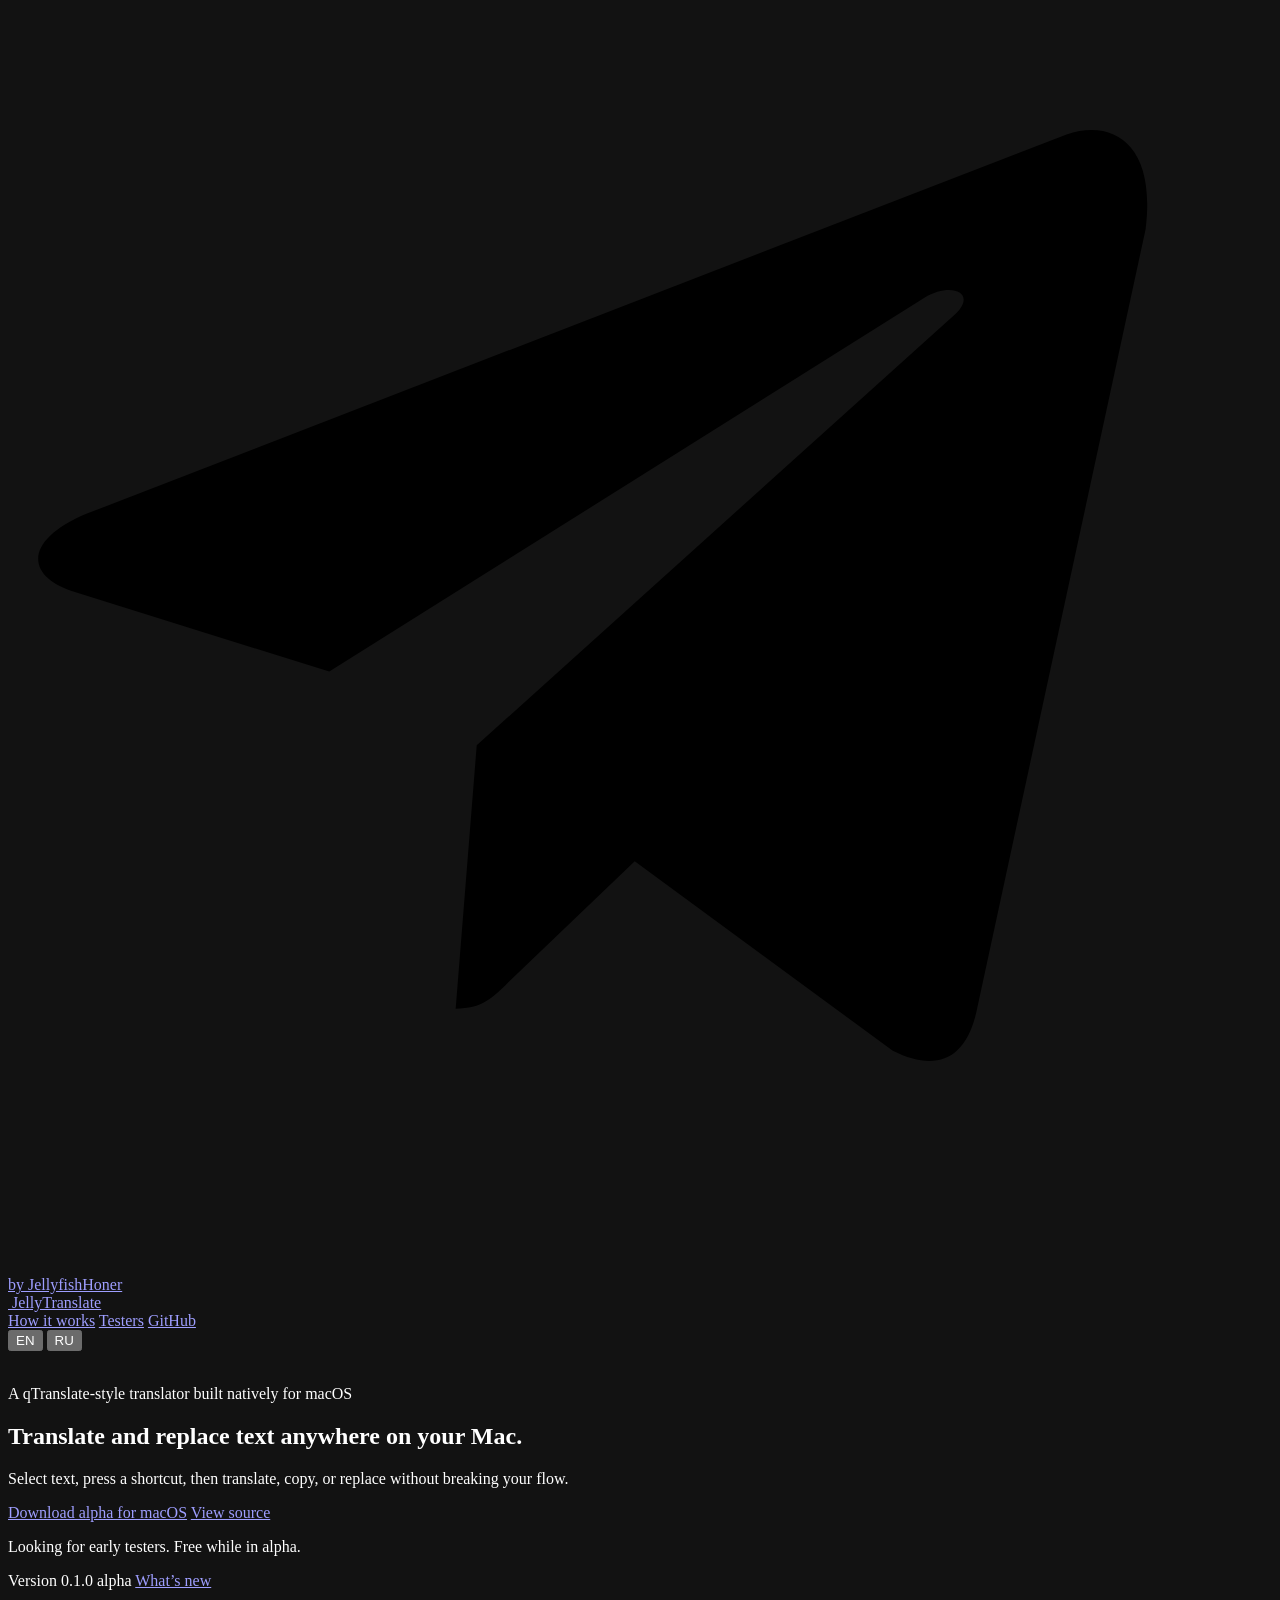
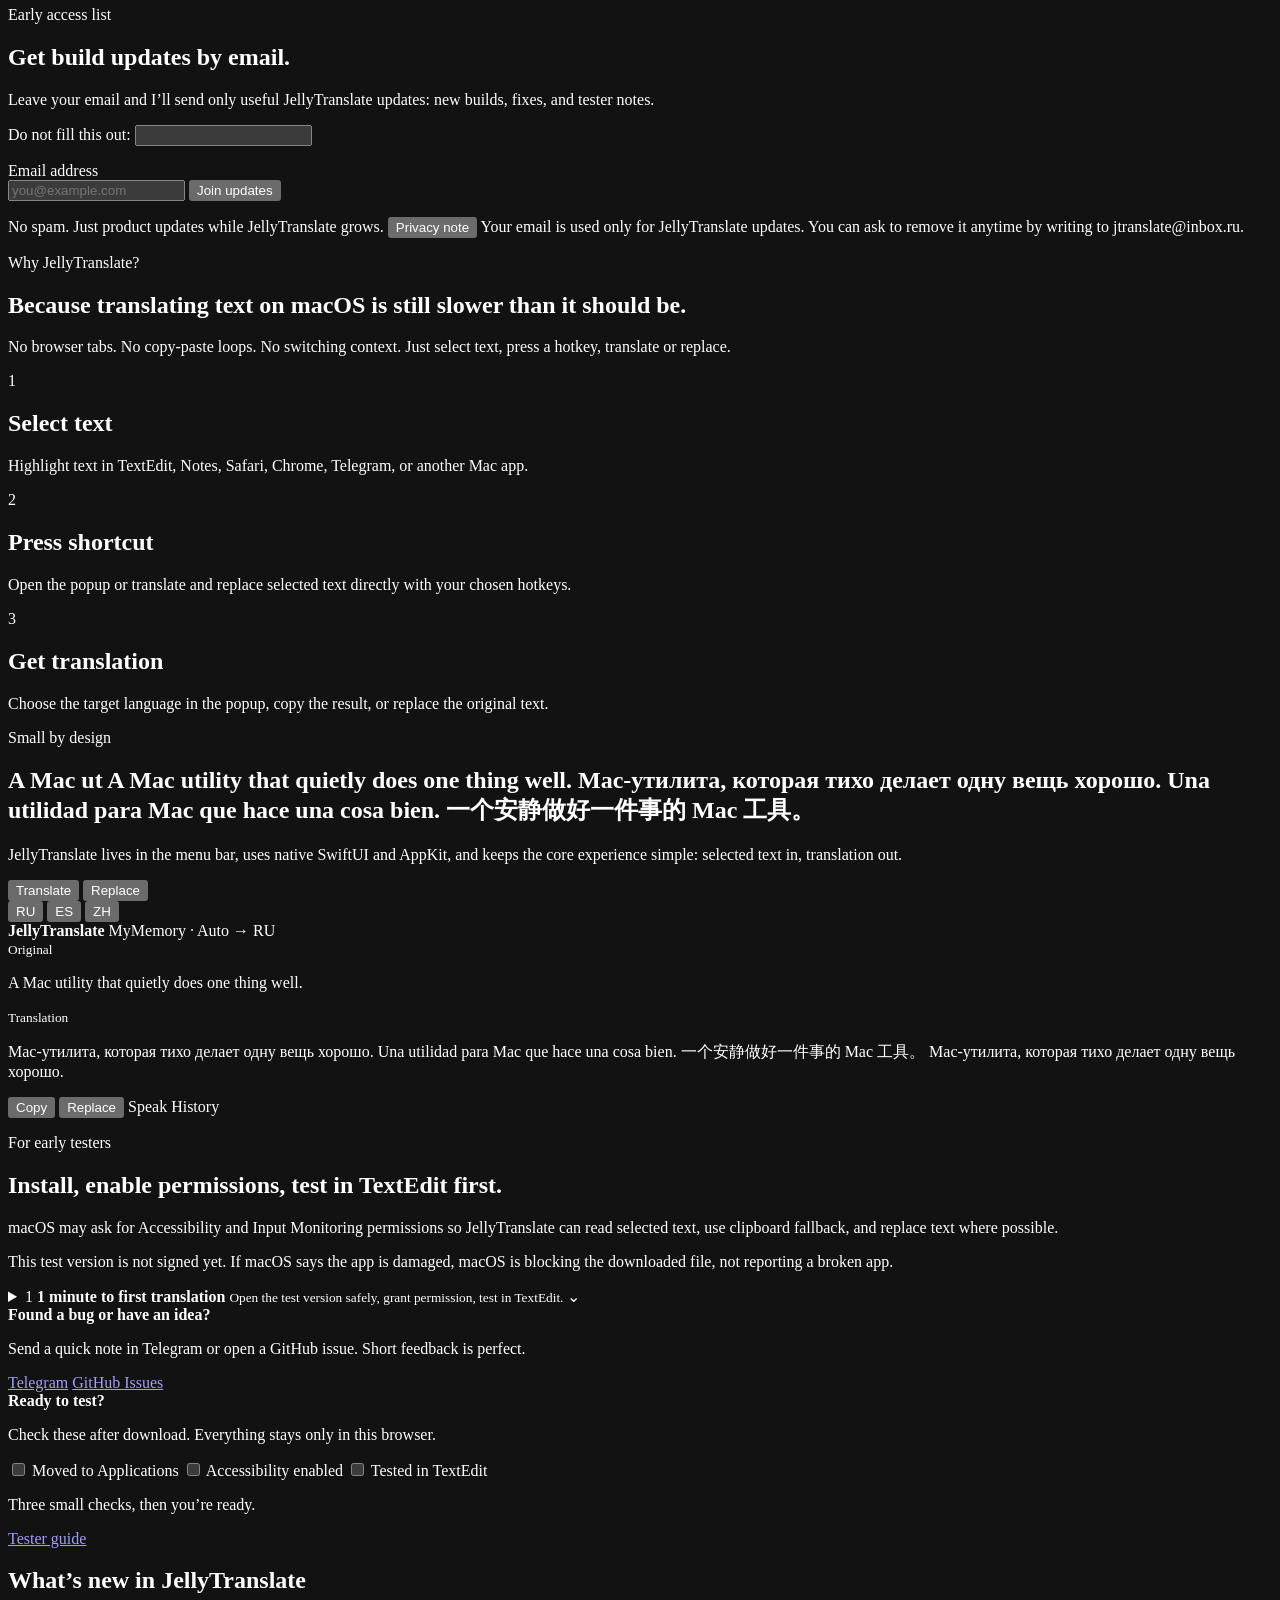
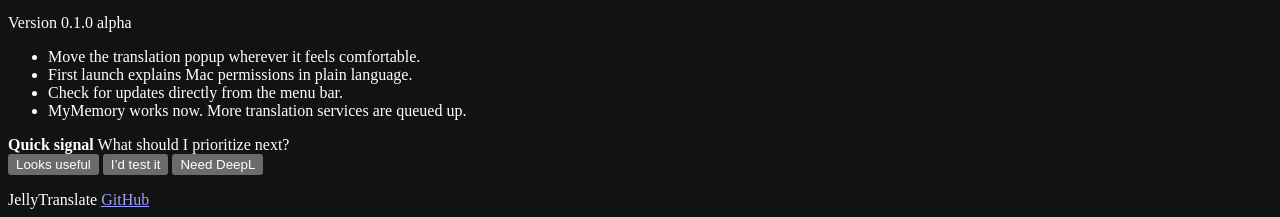
==== commit 8c637227: "Add interactive product demos" ====
--- a/site/index.html
+++ b/site/index.html
@@ -144,6 +144,17 @@
           </p>
         </div>
         <div class="translation-demo" aria-label="JellyTranslate animated translation preview">
+          <div class="demo-controls" aria-label="Demo controls">
+            <div class="demo-segment" role="group" aria-label="Demo mode">
+              <button type="button" class="is-active" data-demo-mode="translate" data-i18n="demoModeTranslate">Translate</button>
+              <button type="button" data-demo-mode="replace" data-i18n="demoModeReplace">Replace</button>
+            </div>
+            <div class="demo-language-picks" role="group" aria-label="Translation language">
+              <button type="button" class="is-active" data-demo-language="primary">RU</button>
+              <button type="button" data-demo-language="es">ES</button>
+              <button type="button" data-demo-language="zh">ZH</button>
+            </div>
+          </div>
           <div class="demo-keyboard keyboard-first" aria-hidden="true">
             <span class="key-highlight key-one"></span>
             <span class="key-highlight key-two"></span>
@@ -166,10 +177,10 @@
             <div class="translation-block">
               <small>Translation</small>
               <p>
-                <span class="demo-translation demo-translation-primary" data-i18n="demoTranslationPrimary">Mac-утилита, которая тихо делает одну вещь хорошо.</span>
-                <span class="demo-translation demo-translation-es" data-i18n="demoTranslationSpanish">Una utilidad para Mac que hace una cosa bien.</span>
-                <span class="demo-translation demo-translation-zh" data-i18n="demoTranslationChinese">一个安静做好一件事的 Mac 工具。</span>
-                <span class="demo-translation demo-translation-final" data-i18n="demoTranslationPrimary">Mac-утилита, которая тихо делает одну вещь хорошо.</span>
+                <span class="demo-translation demo-translation-primary is-selected" data-demo-translation="primary" data-i18n="demoTranslationPrimary">Mac-утилита, которая тихо делает одну вещь хорошо.</span>
+                <span class="demo-translation demo-translation-es" data-demo-translation="es" data-i18n="demoTranslationSpanish">Una utilidad para Mac que hace una cosa bien.</span>
+                <span class="demo-translation demo-translation-zh" data-demo-translation="zh" data-i18n="demoTranslationChinese">一个安静做好一件事的 Mac 工具。</span>
+                <span class="demo-translation demo-translation-final" data-demo-translation="final" data-i18n="demoTranslationPrimary">Mac-утилита, которая тихо делает одну вещь хорошо.</span>
               </p>
             </div>
             <div class="popup-actions">
@@ -262,6 +273,18 @@
               </a>
             </div>
           </div>
+          <div class="readiness-card">
+            <div>
+              <strong data-i18n="readinessTitle">Ready to test?</strong>
+              <p data-i18n="readinessCopy">Check these after download. Everything stays only in this browser.</p>
+            </div>
+            <div class="readiness-checklist" data-readiness-checklist>
+              <label><input type="checkbox"> <span data-i18n="readinessOne">Moved to Applications</span></label>
+              <label><input type="checkbox"> <span data-i18n="readinessTwo">Accessibility enabled</span></label>
+              <label><input type="checkbox"> <span data-i18n="readinessThree">Tested in TextEdit</span></label>
+            </div>
+            <p class="readiness-status" data-readiness-status data-i18n="readinessStatusIdle">Three small checks, then you’re ready.</p>
+          </div>
           <div class="tester-actions">
             <a class="secondary-action" href="https://github.com/jellyfishhoner/JellyTranslate/blob/main/README_FOR_TESTERS.md" data-i18n="testerGuide">
               Tester guide
@@ -282,6 +305,25 @@
             <li data-i18n="changelogThree">Check for updates directly from the menu bar.</li>
             <li data-i18n="changelogFour">MyMemory works now. More translation services are queued up.</li>
           </ul>
+          <form class="reaction-form" name="jellytranslate-reactions" method="POST" action="/__forms.html" data-netlify="true">
+            <input type="hidden" name="form-name" value="jellytranslate-reactions">
+            <input type="hidden" name="subject" value="New JellyTranslate site reaction">
+            <input type="hidden" name="source" value="site_reaction">
+            <input type="hidden" name="language" value="en" data-reaction-language>
+            <input type="hidden" name="version" value="0.1.0 alpha" data-reaction-version>
+            <input type="hidden" name="page" value="" data-reaction-page>
+            <input type="hidden" name="reaction" value="" data-reaction-value>
+            <div class="reaction-copy">
+              <strong data-i18n="reactionTitle">Quick signal</strong>
+              <span data-i18n="reactionCopy">What should I prioritize next?</span>
+            </div>
+            <div class="reaction-actions">
+              <button type="submit" value="looks_useful" data-i18n="reactionUseful">Looks useful</button>
+              <button type="submit" value="would_test" data-i18n="reactionTest">I’d test it</button>
+              <button type="submit" value="need_deepl" data-i18n="reactionDeepL">Need DeepL</button>
+            </div>
+            <p class="reaction-status" role="status" aria-live="polite" data-reaction-status></p>
+          </form>
         </div>
       </section>
     </main>
@@ -332,6 +374,8 @@
           demoTranslationPrimary: "Mac-утилита, которая тихо делает одну вещь хорошо.",
           demoTranslationSpanish: "Una utilidad para Mac que hace una cosa bien.",
           demoTranslationChinese: "一个安静做好一件事的 Mac 工具。",
+          demoModeTranslate: "Translate",
+          demoModeReplace: "Replace",
           testersEyebrow: "For early testers",
           testersTitle: "Install, enable permissions, test in TextEdit first.",
           testersCopy: "macOS may ask for Accessibility and Input Monitoring permissions so JellyTranslate can read selected text, use clipboard fallback, and replace text where possible.",
@@ -354,12 +398,26 @@
           feedbackCopy: "Send a quick note in Telegram or open a GitHub issue. Short feedback is perfect.",
           feedbackTelegram: "Telegram",
           feedbackIssues: "GitHub Issues",
+          readinessTitle: "Ready to test?",
+          readinessCopy: "Check these after download. Everything stays only in this browser.",
+          readinessOne: "Moved to Applications",
+          readinessTwo: "Accessibility enabled",
+          readinessThree: "Tested in TextEdit",
+          readinessStatusIdle: "Three small checks, then you’re ready.",
+          readinessStatusDone: "You’re ready. Open TextEdit and try a short phrase.",
           testerGuide: "Tester guide",
           changelogTitle: "What’s new in JellyTranslate",
           changelogOne: "Move the translation popup wherever it feels comfortable.",
           changelogTwo: "First launch explains Mac permissions in plain language.",
           changelogThree: "Check for updates directly from the menu bar.",
-          changelogFour: "MyMemory works now. More translation services are queued up."
+          changelogFour: "MyMemory works now. More translation services are queued up.",
+          reactionTitle: "Quick signal",
+          reactionCopy: "What should I prioritize next?",
+          reactionUseful: "Looks useful",
+          reactionTest: "I’d test it",
+          reactionDeepL: "Need DeepL",
+          reactionThanks: "Thanks. That signal helps.",
+          reactionError: "Didn’t send. Try again."
         },
         ru: {
           navHow: "Как работает",
@@ -401,6 +459,8 @@
           demoTranslationPrimary: "A Mac utility that quietly does one thing well.",
           demoTranslationSpanish: "Una utilidad para Mac que hace una cosa bien.",
           demoTranslationChinese: "一个安静做好一件事的 Mac 工具。",
+          demoModeTranslate: "Перевести",
+          demoModeReplace: "Заменить",
           testersEyebrow: "Для ранних тестировщиков",
           testersTitle: "Установите, выдайте разрешения и сначала проверьте в TextEdit.",
           testersCopy: "macOS может попросить Accessibility и Input Monitoring, чтобы JellyTranslate мог читать выделенный текст, использовать резервный вариант через буфер обмена и заменять текст там, где это возможно.",
@@ -423,12 +483,26 @@
           feedbackCopy: "Напишите коротко в Telegram или создайте issue на GitHub. Даже пару слов уже полезно.",
           feedbackTelegram: "Telegram",
           feedbackIssues: "GitHub Issues",
+          readinessTitle: "Готовы проверить?",
+          readinessCopy: "Отметьте после скачивания. Галочки хранятся только в этом браузере.",
+          readinessOne: "Перенесено в “Программы”",
+          readinessTwo: "Accessibility включен",
+          readinessThree: "Проверено в TextEdit",
+          readinessStatusIdle: "Три маленьких шага, и можно тестировать.",
+          readinessStatusDone: "Готово. Откройте TextEdit и попробуйте короткую фразу.",
           testerGuide: "Инструкция",
           changelogTitle: "Что нового в JellyTranslate",
           changelogOne: "Окно перевода можно поставить туда, где удобно.",
           changelogTwo: "Первый запуск объясняет разрешения простым языком.",
           changelogThree: "Обновления можно проверить прямо из меню.",
-          changelogFour: "MyMemory уже работает. Остальные сервисы на очереди."
+          changelogFour: "MyMemory уже работает. Остальные сервисы на очереди.",
+          reactionTitle: "Быстрый сигнал",
+          reactionCopy: "Что стоит сделать следующим?",
+          reactionUseful: "Выглядит полезно",
+          reactionTest: "Я бы потестил",
+          reactionDeepL: "Нужен DeepL",
+          reactionThanks: "Спасибо. Этот сигнал поможет.",
+          reactionError: "Не отправилось. Попробуйте еще раз."
         }
       };
 
@@ -463,7 +537,11 @@
       };
 
       document.querySelectorAll("[data-lang-option]").forEach((button) => {
-        button.addEventListener("click", () => applyLanguage(button.dataset.langOption));
+        button.addEventListener("click", () => {
+          applyLanguage(button.dataset.langOption);
+          updateDemoPreview();
+          updateReadinessStatus();
+        });
       });
 
       applyLanguage(localStorage.getItem("jellytranslate-site-language") || "en");
@@ -627,6 +705,137 @@
           focusSignupForDownload();
         });
       });
+
+      const demoTranslationKeys = {
+        primary: "demoTranslationPrimary",
+        es: "demoTranslationSpanish",
+        zh: "demoTranslationChinese"
+      };
+      let selectedDemoMode = "translate";
+      let selectedDemoLanguage = "primary";
+      let demoInteracted = false;
+
+      const updateDemoPreview = (manual = false) => {
+        if (manual) {
+          demoInteracted = true;
+        }
+
+        const translationKey = demoTranslationKeys[selectedDemoLanguage] || demoTranslationKeys.primary;
+        const translatedTitle = translations[currentLanguage][translationKey];
+
+        document.querySelectorAll(".translation-demo").forEach((demo) => {
+          demo.classList.toggle("is-manual-mode", demoInteracted);
+          demo.querySelectorAll("[data-demo-language]").forEach((button) => {
+            const active = button.dataset.demoLanguage === selectedDemoLanguage;
+            button.classList.toggle("is-active", active);
+            button.setAttribute("aria-pressed", active ? "true" : "false");
+          });
+          demo.querySelectorAll("[data-demo-translation]").forEach((translation) => {
+            translation.classList.toggle("is-selected", translation.dataset.demoTranslation === selectedDemoLanguage);
+          });
+        });
+
+        document.querySelectorAll("[data-demo-mode]").forEach((button) => {
+          const active = button.dataset.demoMode === selectedDemoMode;
+          button.classList.toggle("is-active", active);
+          button.setAttribute("aria-pressed", active ? "true" : "false");
+        });
+
+        document.querySelectorAll(".product-section").forEach((section) => {
+          if (manual && section.demoTypingTimer) {
+            window.clearInterval(section.demoTypingTimer);
+            section.demoTypingTimer = null;
+            section.classList.remove("is-demo-typing");
+          }
+
+          section.classList.toggle("is-replace-preview", selectedDemoMode === "replace");
+          const title = section.querySelector(".product-title-text");
+          if (title) {
+            title.textContent = selectedDemoMode === "replace"
+              ? translatedTitle
+              : translations[currentLanguage].productTitle;
+          }
+        });
+      };
+
+      document.querySelectorAll("[data-demo-mode]").forEach((button) => {
+        button.addEventListener("click", () => {
+          selectedDemoMode = button.dataset.demoMode || "translate";
+          updateDemoPreview(true);
+        });
+      });
+
+      document.querySelectorAll("[data-demo-language]").forEach((button) => {
+        button.addEventListener("click", () => {
+          selectedDemoLanguage = button.dataset.demoLanguage || "primary";
+          updateDemoPreview(true);
+        });
+      });
+
+      const updateReadinessStatus = () => {
+        document.querySelectorAll("[data-readiness-checklist]").forEach((checklist) => {
+          const checks = [...checklist.querySelectorAll("input[type='checkbox']")];
+          const status = checklist.closest(".readiness-card")?.querySelector("[data-readiness-status]");
+          const ready = checks.length > 0 && checks.every((check) => check.checked);
+          if (status) {
+            status.textContent = ready
+              ? translations[currentLanguage].readinessStatusDone
+              : translations[currentLanguage].readinessStatusIdle;
+          }
+        });
+      };
+
+      document.querySelectorAll("[data-readiness-checklist] input[type='checkbox']").forEach((checkbox) => {
+        checkbox.addEventListener("change", updateReadinessStatus);
+      });
+      updateReadinessStatus();
+
+      document.querySelectorAll(".reaction-form").forEach((form) => {
+        const status = form.querySelector("[data-reaction-status]");
+        const reactionInput = form.querySelector("[data-reaction-value]");
+        const languageInput = form.querySelector("[data-reaction-language]");
+        const versionInput = form.querySelector("[data-reaction-version]");
+        const pageInput = form.querySelector("[data-reaction-page]");
+
+        form.addEventListener("submit", async (event) => {
+          event.preventDefault();
+          const submitter = event.submitter;
+          if (!submitter?.value) {
+            return;
+          }
+
+          reactionInput.value = submitter.value;
+          languageInput.value = currentLanguage;
+          versionInput.value = releaseVersion;
+          pageInput.value = window.location.href;
+          status.textContent = "";
+          form.querySelectorAll("button").forEach((button) => {
+            button.disabled = true;
+            button.classList.toggle("is-selected", button === submitter);
+          });
+
+          try {
+            const response = await fetch("/__forms.html", {
+              method: "POST",
+              headers: { "Content-Type": "application/x-www-form-urlencoded" },
+              body: new URLSearchParams(new FormData(form)).toString()
+            });
+
+            if (!response.ok) {
+              throw new Error("Reaction failed");
+            }
+
+            status.textContent = translations[currentLanguage].reactionThanks;
+          } catch {
+            status.textContent = translations[currentLanguage].reactionError;
+            form.querySelectorAll("button").forEach((button) => {
+              button.disabled = false;
+            });
+          }
+        });
+      });
+
+      updateDemoPreview();
 
       const canUsePointerGlow = !window.matchMedia("(prefers-reduced-motion: reduce)").matches;
       document.documentElement.classList.add("has-reveal");
@@ -722,9 +931,11 @@
 
             if (index >= fullText.length) {
               window.clearInterval(typingTimer);
+              section.demoTypingTimer = null;
               window.setTimeout(startAnimations, 180);
             }
           }, typingDelay);
+          section.demoTypingTimer = typingTimer;
         };
 
         const revealObserver = "IntersectionObserver" in window
@@ -762,9 +973,11 @@
           ".install-note",
           ".setup-widget",
           ".feedback-card",
+          ".readiness-card",
           ".setup-steps li",
           ".update-note",
           ".permission-preview",
+          ".reaction-form",
           ".changelog-content",
           ".changelog-list li"
         ].join(", ");
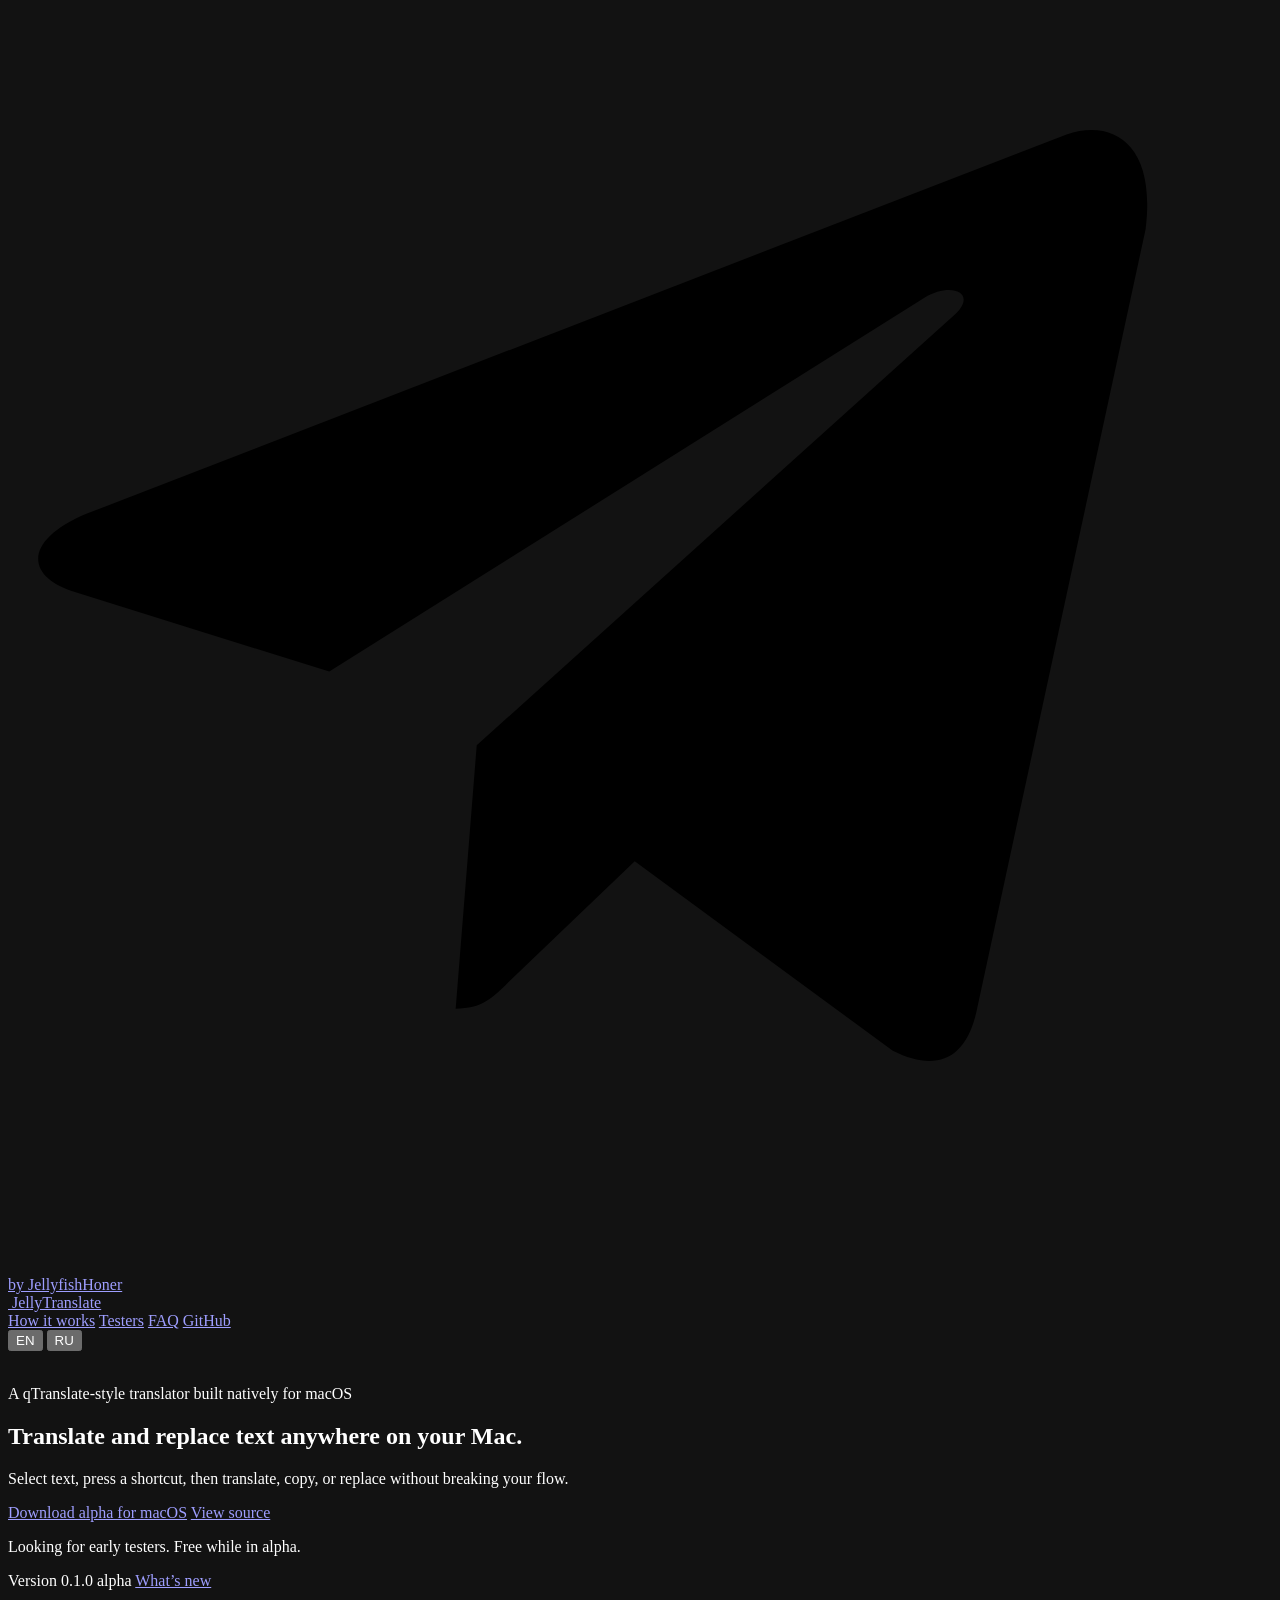
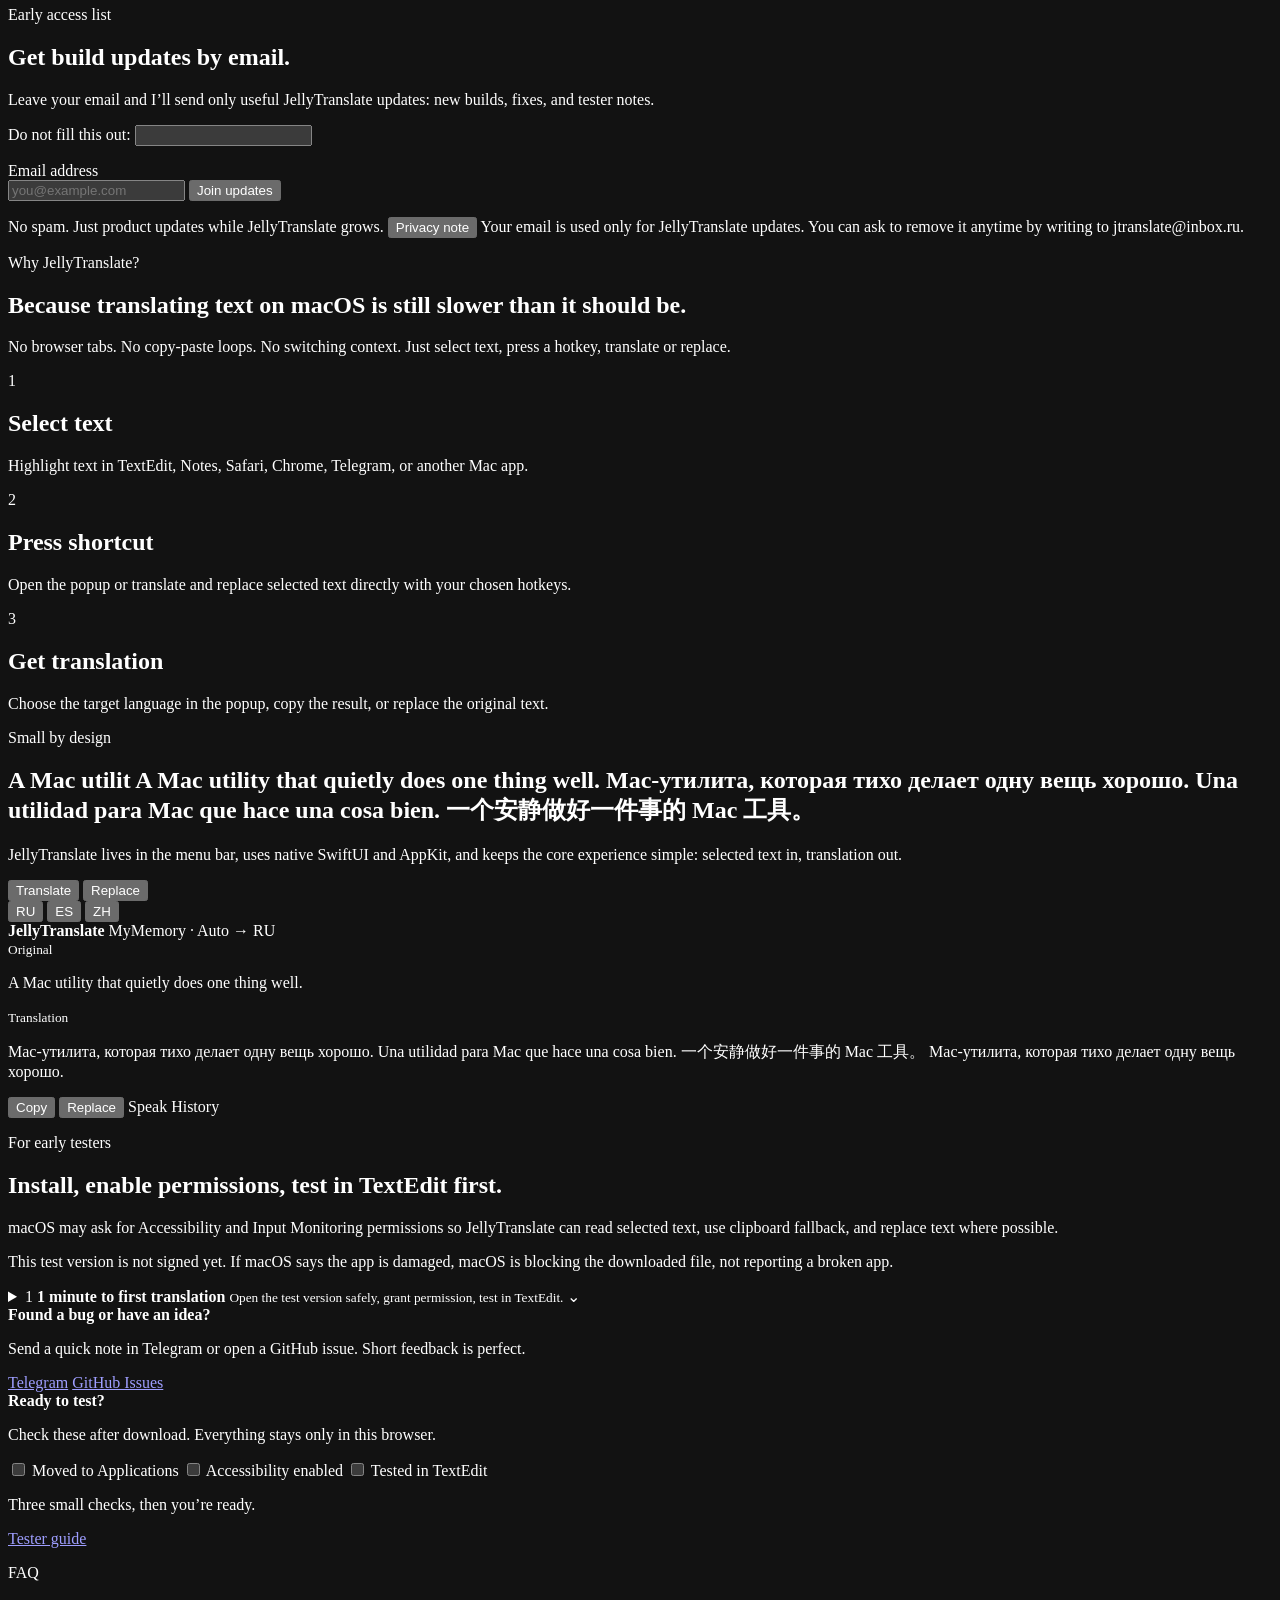
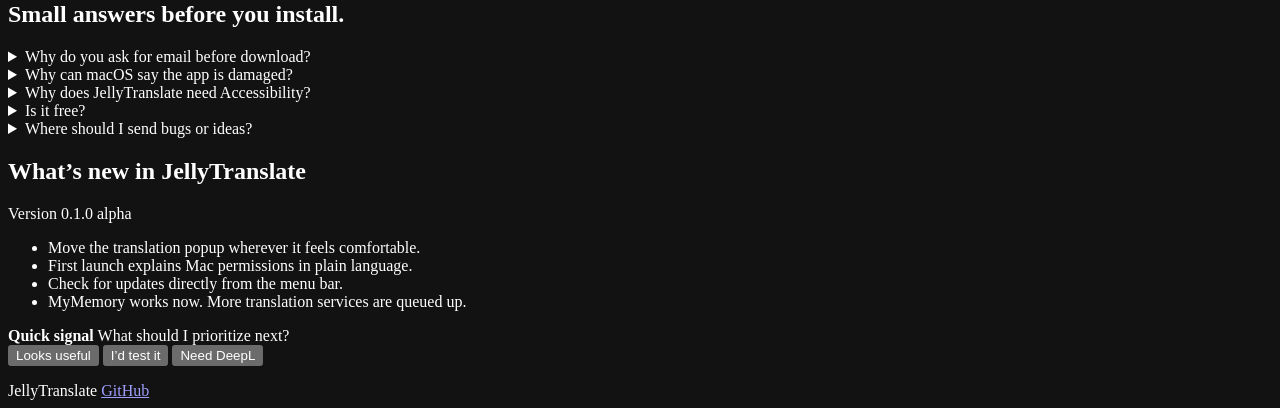
==== commit f99fe543: "Add website FAQ section" ====
--- a/site/index.html
+++ b/site/index.html
@@ -30,6 +30,7 @@
       <nav class="nav-links" aria-label="Primary navigation">
         <a href="#how" data-i18n="navHow">How it works</a>
         <a href="#testers" data-i18n="navTesters">Testers</a>
+        <a href="#faq" data-i18n="navFaq">FAQ</a>
         <a href="https://github.com/jellyfishhoner/JellyTranslate">GitHub</a>
       </nav>
       <div class="language-toggle" aria-label="Language">
@@ -293,6 +294,37 @@
         </div>
       </section>
 
+      <section class="faq-section reveal-block" id="faq" aria-labelledby="faq-title">
+        <div class="faq-content">
+          <div class="faq-heading">
+            <p class="eyebrow" data-i18n="faqEyebrow">FAQ</p>
+            <h2 id="faq-title" data-i18n="faqTitle">Small answers before you install.</h2>
+          </div>
+          <div class="faq-list">
+            <details>
+              <summary data-i18n="faqEmailQuestion">Why do you ask for email before download?</summary>
+              <p data-i18n="faqEmailAnswer">Only to send useful JellyTranslate updates: new builds, fixes, and tester notes. You can ask to remove it anytime by writing to jtranslate@inbox.ru.</p>
+            </details>
+            <details>
+              <summary data-i18n="faqDamagedQuestion">Why can macOS say the app is damaged?</summary>
+              <p data-i18n="faqDamagedAnswer">The current alpha is not signed yet, so macOS can block the downloaded file. The Terminal command in the tester guide only removes that download safety label from JellyTranslate.</p>
+            </details>
+            <details>
+              <summary data-i18n="faqPermissionQuestion">Why does JellyTranslate need Accessibility?</summary>
+              <p data-i18n="faqPermissionAnswer">JellyTranslate needs macOS permission to read selected text in other apps and replace it when possible. It does not need passwords, private files, or browser history.</p>
+            </details>
+            <details>
+              <summary data-i18n="faqFreeQuestion">Is it free?</summary>
+              <p data-i18n="faqFreeAnswer">Yes. The alpha is free while we test the core workflow and collect feedback from early macOS users.</p>
+            </details>
+            <details>
+              <summary data-i18n="faqFeedbackQuestion">Where should I send bugs or ideas?</summary>
+              <p data-i18n="faqFeedbackAnswer">Send a short message in Telegram or open a GitHub issue. The most useful report says which app you tested in and what happened.</p>
+            </details>
+          </div>
+        </div>
+      </section>
+
       <section class="changelog-section reveal-block" id="changelog" aria-labelledby="changelog-title">
         <div class="changelog-content">
           <div class="changelog-heading">
@@ -337,6 +369,7 @@
         en: {
           navHow: "How it works",
           navTesters: "Testers",
+          navFaq: "FAQ",
           heroEyebrow: "A qTranslate-style translator built natively for macOS",
           heroTitle: "Translate and replace text anywhere on your Mac.",
           heroCopy: "Select text, press a shortcut, then translate, copy, or replace without breaking your flow.",
@@ -406,6 +439,18 @@
           readinessStatusIdle: "Three small checks, then you’re ready.",
           readinessStatusDone: "You’re ready. Open TextEdit and try a short phrase.",
           testerGuide: "Tester guide",
+          faqEyebrow: "FAQ",
+          faqTitle: "Small answers before you install.",
+          faqEmailQuestion: "Why do you ask for email before download?",
+          faqEmailAnswer: "Only to send useful JellyTranslate updates: new builds, fixes, and tester notes. You can ask to remove it anytime by writing to jtranslate@inbox.ru.",
+          faqDamagedQuestion: "Why can macOS say the app is damaged?",
+          faqDamagedAnswer: "The current alpha is not signed yet, so macOS can block the downloaded file. The Terminal command in the tester guide only removes that download safety label from JellyTranslate.",
+          faqPermissionQuestion: "Why does JellyTranslate need Accessibility?",
+          faqPermissionAnswer: "JellyTranslate needs macOS permission to read selected text in other apps and replace it when possible. It does not need passwords, private files, or browser history.",
+          faqFreeQuestion: "Is it free?",
+          faqFreeAnswer: "Yes. The alpha is free while we test the core workflow and collect feedback from early macOS users.",
+          faqFeedbackQuestion: "Where should I send bugs or ideas?",
+          faqFeedbackAnswer: "Send a short message in Telegram or open a GitHub issue. The most useful report says which app you tested in and what happened.",
           changelogTitle: "What’s new in JellyTranslate",
           changelogOne: "Move the translation popup wherever it feels comfortable.",
           changelogTwo: "First launch explains Mac permissions in plain language.",
@@ -422,6 +467,7 @@
         ru: {
           navHow: "Как работает",
           navTesters: "Тестировщикам",
+          navFaq: "FAQ",
           heroEyebrow: "Переводчик в стиле qTranslate, нативно для macOS",
           heroTitle: "Переводите и заменяйте текст на Mac.",
           heroCopy: "Выделите текст, нажмите хоткей, затем переведите, скопируйте или сразу замените без переключения окон.",
@@ -491,6 +537,18 @@
           readinessStatusIdle: "Три маленьких шага, и можно тестировать.",
           readinessStatusDone: "Готово. Откройте TextEdit и попробуйте короткую фразу.",
           testerGuide: "Инструкция",
+          faqEyebrow: "FAQ",
+          faqTitle: "Короткие ответы перед установкой.",
+          faqEmailQuestion: "Зачем нужен email перед скачиванием?",
+          faqEmailAnswer: "Только чтобы присылать полезные обновления JellyTranslate: новые сборки, исправления и заметки для тестировщиков. Удалить email можно в любой момент, написав на jtranslate@inbox.ru.",
+          faqDamagedQuestion: "Почему macOS может писать, что приложение повреждено?",
+          faqDamagedAnswer: "Текущая alpha пока не подписана, поэтому macOS может блокировать скачанный файл. Команда из инструкции только снимает защитную метку скачивания с JellyTranslate.",
+          faqPermissionQuestion: "Зачем JellyTranslate нужен Accessibility?",
+          faqPermissionAnswer: "Это разрешение macOS нужно, чтобы читать выделенный текст в других приложениях и заменять его там, где возможно. Пароли, личные файлы и историю браузера приложение не просит.",
+          faqFreeQuestion: "Это бесплатно?",
+          faqFreeAnswer: "Да. Alpha бесплатная, пока мы проверяем основной сценарий и собираем фидбек от первых пользователей macOS.",
+          faqFeedbackQuestion: "Куда отправлять баги и идеи?",
+          faqFeedbackAnswer: "Можно написать коротко в Telegram или создать issue на GitHub. Самый полезный отчёт: в каком приложении тестировали и что произошло.",
           changelogTitle: "Что нового в JellyTranslate",
           changelogOne: "Окно перевода можно поставить туда, где удобно.",
           changelogTwo: "Первый запуск объясняет разрешения простым языком.",
@@ -867,6 +925,9 @@
           ".setup-steps code",
           ".preview-title",
           ".tester-actions a",
+          ".faq-heading h2",
+          ".faq-list summary",
+          ".faq-list p",
           ".changelog-heading p",
           ".changelog-list li",
           ".site-footer span",
@@ -978,6 +1039,7 @@
           ".update-note",
           ".permission-preview",
           ".reaction-form",
+          ".faq-list details",
           ".changelog-content",
           ".changelog-list li"
         ].join(", ");
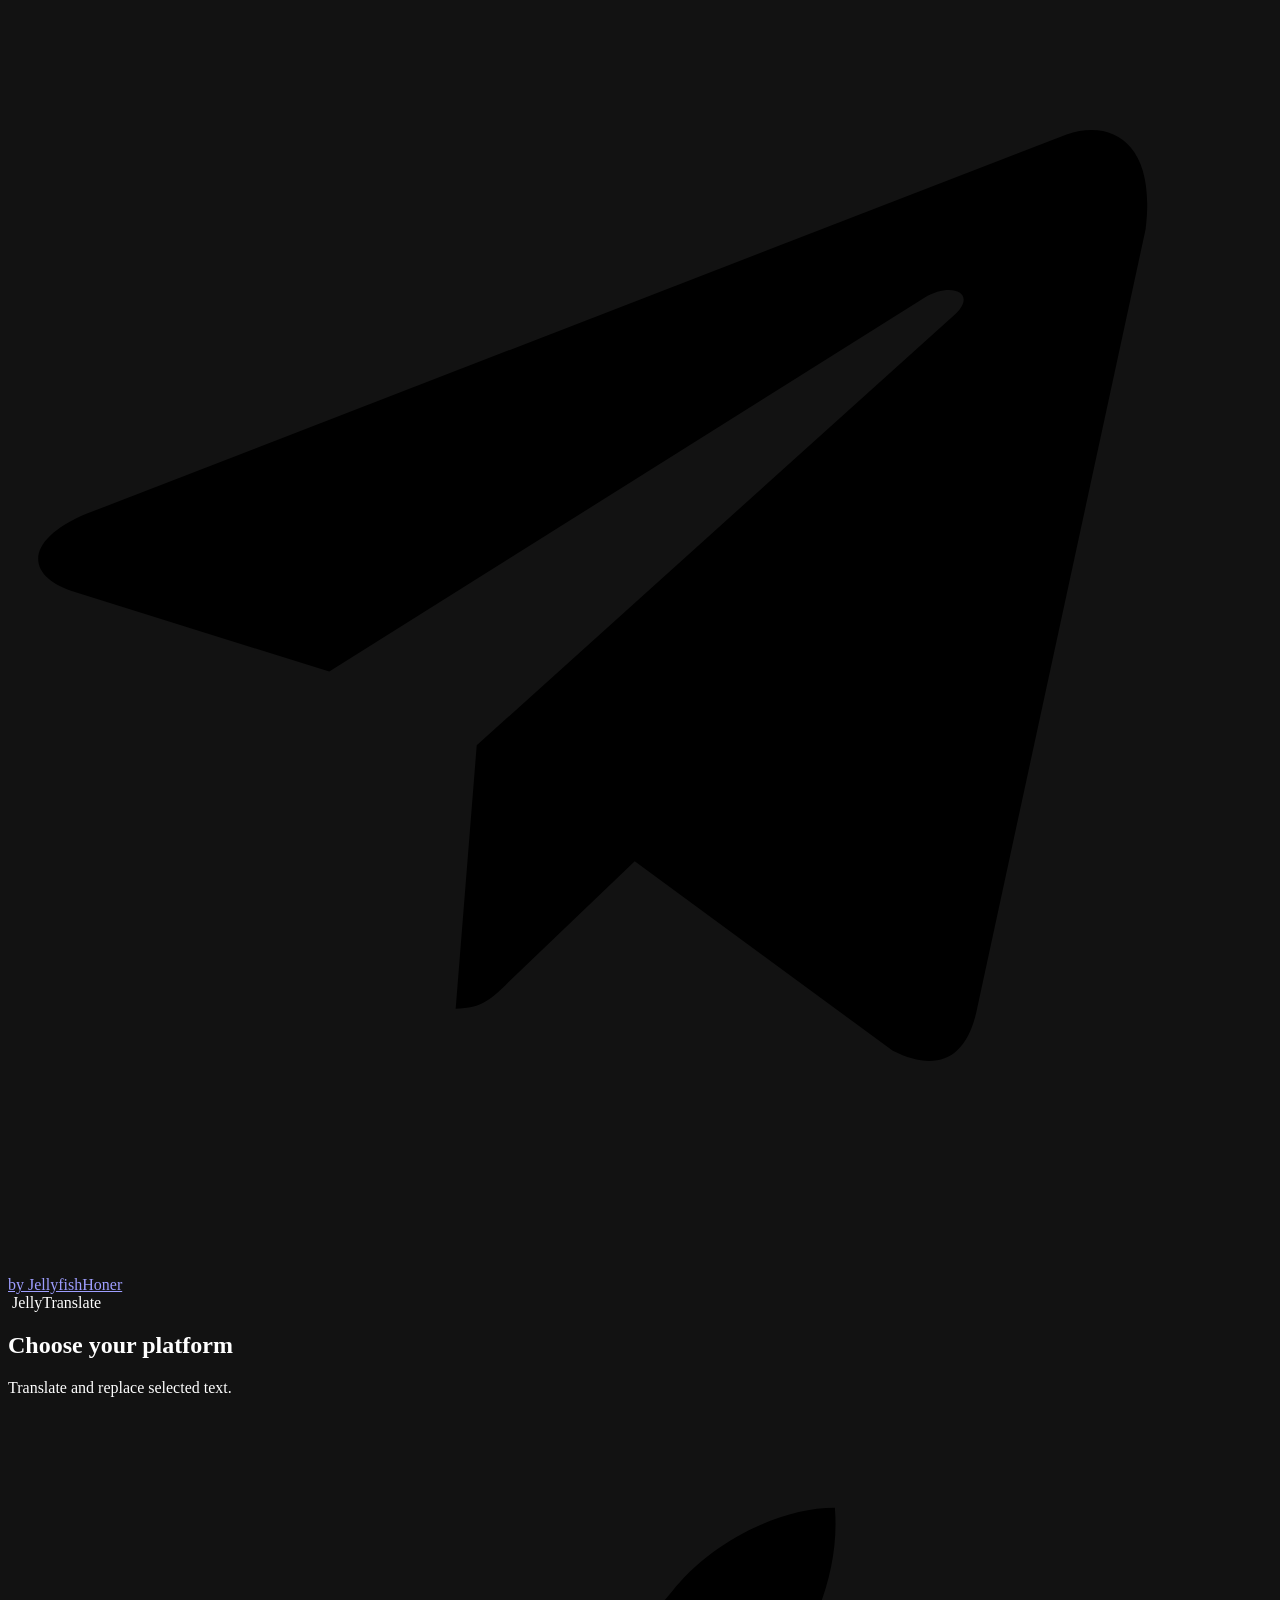
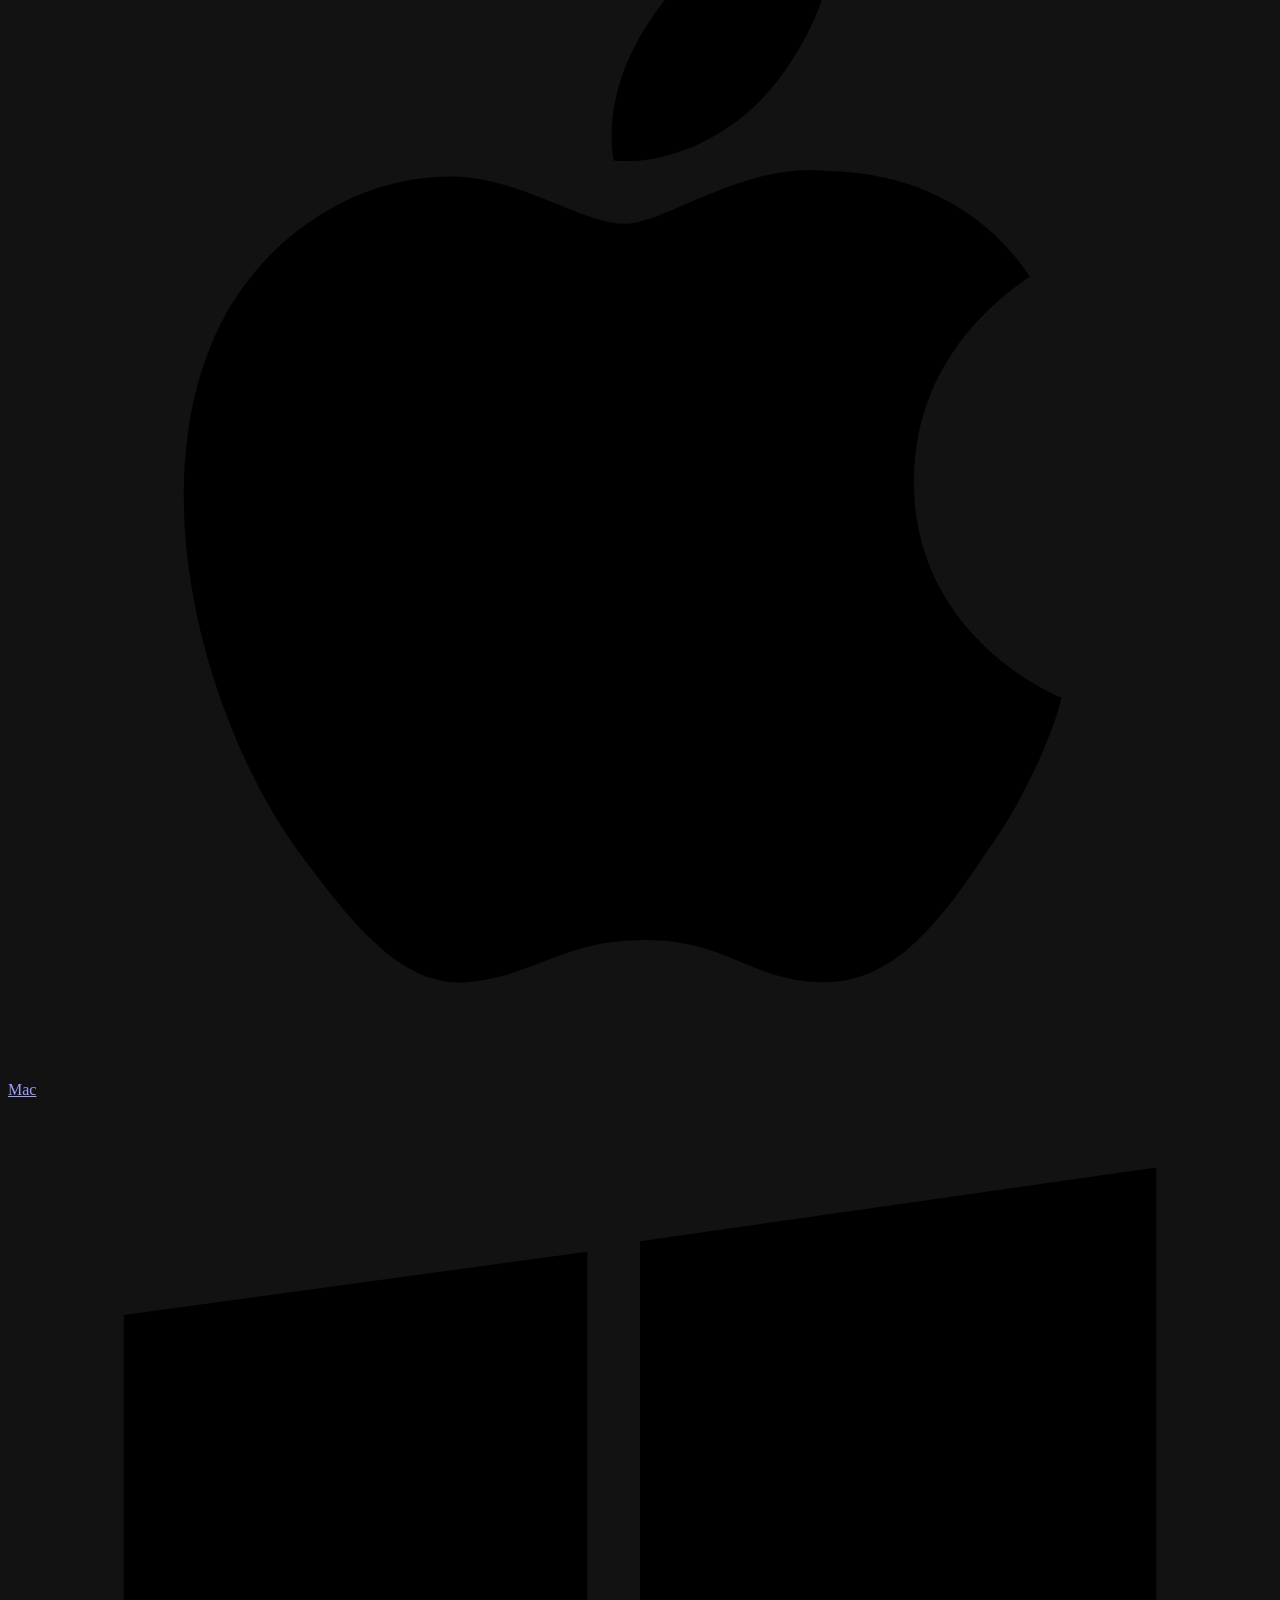
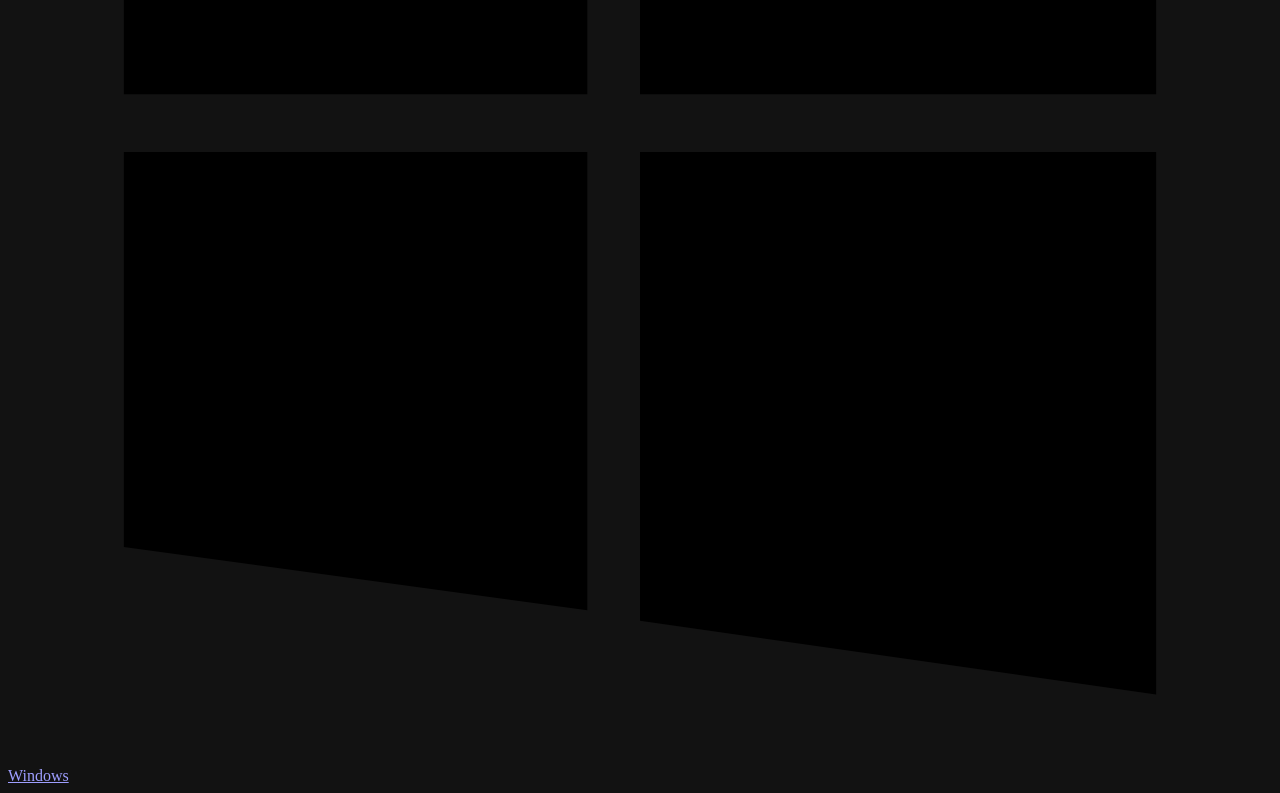
==== commit 64a97a44: "Add platform choice landing page" ====
--- a/site/index.html
+++ b/site/index.html
@@ -5,16 +5,16 @@
     <meta name="viewport" content="width=device-width, initial-scale=1">
     <meta name="color-scheme" content="dark">
     <meta name="theme-color" content="#0e1016">
-    <meta name="description" content="JellyTranslate is a native macOS menu bar app for instant translation anywhere on Mac.">
+    <meta name="description" content="Choose JellyTranslate for macOS or Windows.">
     <meta property="og:title" content="JellyTranslate">
-    <meta property="og:description" content="Select text, press a shortcut, and get an instant translation on macOS.">
+    <meta property="og:description" content="A qTranslate-style translator for macOS, with a Windows preview in progress.">
     <meta property="og:type" content="website">
     <meta property="og:image" content="/assets/jellytranslate-icon.webp">
     <title>JellyTranslate</title>
     <link rel="icon" href="/assets/jellytranslate-icon.webp">
     <link rel="stylesheet" href="/styles.css">
   </head>
-  <body>
+  <body class="platform-page">
     <a class="maker-badge" href="https://t.me/jjellyfishhoner" target="_blank" rel="noopener noreferrer" aria-label="Open JellyfishHoner on Telegram">
       <svg class="telegram-icon" viewBox="0 0 24 24" aria-hidden="true">
         <path d="M21.6 4.2 18.4 19c-.2 1-.8 1.2-1.6.8l-4.9-3.6-2.4 2.3c-.3.3-.5.5-1 .5l.4-5 9.1-8.2c.4-.4-.1-.6-.6-.3L6.1 12.6 1.3 11.1c-1-.3-1-1 .2-1.5L20.1 2.4c.9-.3 1.7.2 1.5 1.8Z"/>
@@ -22,1069 +22,48 @@
       <span>by JellyfishHoner</span>
     </a>
 
-    <header class="site-header">
-      <a class="brand" href="#top" aria-label="JellyTranslate home">
-        <img src="/assets/jellytranslate-icon.webp" alt="" class="brand-icon">
+    <main class="platform-gateway" aria-labelledby="platform-title">
+      <div class="gateway-brand">
+        <img src="/assets/jellytranslate-icon.webp" alt="" class="gateway-icon">
         <span>JellyTranslate</span>
-      </a>
-      <nav class="nav-links" aria-label="Primary navigation">
-        <a href="#how" data-i18n="navHow">How it works</a>
-        <a href="#testers" data-i18n="navTesters">Testers</a>
-        <a href="#faq" data-i18n="navFaq">FAQ</a>
-        <a href="https://github.com/jellyfishhoner/JellyTranslate">GitHub</a>
-      </nav>
-      <div class="language-toggle" aria-label="Language">
-        <button type="button" class="language-option is-active" data-lang-option="en">EN</button>
-        <button type="button" class="language-option" data-lang-option="ru">RU</button>
       </div>
-    </header>
 
-    <main id="top">
-      <section class="hero" aria-labelledby="hero-title">
-        <img src="/assets/jellytranslate-icon.webp" alt="" class="hero-backdrop">
-        <div class="hero-content">
-          <p class="eyebrow" data-i18n="heroEyebrow">A qTranslate-style translator built natively for macOS</p>
-          <h1 id="hero-title" data-i18n="heroTitle">Translate and replace text anywhere on your Mac.</h1>
-          <p class="hero-copy" data-i18n="heroCopy">
-            Select text, press a shortcut, and JellyTranslate shows a compact floating translation popup.
-            Built for quick daily use, not for getting in your way.
-          </p>
-          <div class="hero-actions">
-            <a class="primary-action" href="https://github.com/jellyfishhoner/JellyTranslate/releases/download/v0.1.0-alpha/JellyTranslate-0.1.0-alpha-mac.zip" data-download-link data-i18n="download">
-              Download alpha for macOS
-            </a>
-            <a class="secondary-action" href="https://github.com/jellyfishhoner/JellyTranslate" data-i18n="source">
-              View source
-            </a>
-          </div>
-          <p class="tester-callout" data-i18n="testerCallout">Looking for early testers. Free while in alpha.</p>
-          <p class="version-line">
-            <span class="version-chip" data-release-version-label>Version 0.1.0 alpha</span>
-            <a class="changelog-link" href="#changelog" data-i18n="changelogLink">What’s new</a>
-          </p>
-        </div>
+      <section class="gateway-hero">
+        <h1 id="platform-title">Choose your platform</h1>
+        <p>Translate and replace selected text.</p>
       </section>
 
-      <section class="signup-section reveal-block" aria-labelledby="signup-title">
-        <div class="signup-card">
-          <div class="signup-copy">
-            <p class="eyebrow" data-i18n="signupEyebrow">Early access list</p>
-            <h2 id="signup-title" data-i18n="signupTitle">Get build updates by email.</h2>
-            <p data-i18n="signupCopy">Leave your email and I’ll send only useful JellyTranslate updates: new builds, fixes, and tester notes.</p>
-          </div>
-          <form class="signup-form" name="jellytranslate-updates" method="POST" action="/__forms.html" data-netlify="true" netlify-honeypot="bot-field">
-            <input type="hidden" name="form-name" value="jellytranslate-updates">
-            <input type="hidden" name="subject" value="New JellyTranslate email signup">
-            <input type="hidden" name="source" value="site_signup" data-signup-source>
-            <input type="hidden" name="language" value="en" data-signup-language>
-            <input type="hidden" name="version" value="0.1.0 alpha" data-signup-version>
-            <input type="hidden" name="page" value="" data-signup-page>
-            <p class="hidden-field">
-              <label>Do not fill this out: <input name="bot-field"></label>
-            </p>
-            <label class="signup-label" for="signup-email" data-i18n="signupLabel">Email address</label>
-            <div class="signup-row">
-              <input id="signup-email" type="email" name="email" autocomplete="email" data-i18n-placeholder="signupPlaceholder" placeholder="you@example.com" required>
-              <button type="submit" data-i18n="signupButton">Join updates</button>
-            </div>
-            <p class="signup-note">
-              <span data-i18n="signupNote">No spam. Just product updates while JellyTranslate grows.</span>
-              <span class="privacy-hint">
-                <button type="button" class="privacy-hint-trigger" aria-describedby="signup-privacy-tooltip" data-i18n="privacyNoteLabel">Privacy note</button>
-                <span class="privacy-tooltip" id="signup-privacy-tooltip" role="tooltip" data-i18n="privacyNoteCopy">
-                  Your email is used only for JellyTranslate updates. You can ask to remove it anytime by writing to jtranslate@inbox.ru.
-                </span>
-              </span>
-            </p>
-            <p class="signup-status" role="status" aria-live="polite" data-signup-status></p>
-          </form>
-        </div>
-      </section>
+      <section class="platform-options" aria-label="Platform options">
+        <a class="platform-choice cursor-glow-panel" href="/mac.html" aria-label="Open JellyTranslate for Mac">
+          <span class="platform-logo" aria-hidden="true">
+            <svg viewBox="0 0 24 24">
+              <path d="M17.2 12.7c0-2.6 2.1-3.8 2.2-3.9-1.2-1.8-3.1-2-3.8-2-1.6-.2-3.1 1-3.9 1-.8 0-2-.9-3.3-.9-1.7 0-3.3 1-4.2 2.5-1.8 3.1-.5 7.8 1.3 10.3.9 1.2 1.9 2.6 3.2 2.5 1.3-.1 1.8-.8 3.4-.8 1.6 0 2 .8 3.4.8 1.4 0 2.3-1.3 3.1-2.5 1-1.4 1.4-2.8 1.4-2.9 0 0-2.8-1.1-2.8-4.1ZM14.6 5.1c.7-.9 1.2-2.1 1.1-3.3-1.1 0-2.4.7-3.1 1.6-.7.8-1.3 2-1.1 3.2 1.2.1 2.4-.6 3.1-1.5Z"/>
+            </svg>
+          </span>
+          <span>Mac</span>
+        </a>
 
-      <section class="why-section reveal-block" aria-labelledby="why-title">
-        <div class="why-copy">
-          <p class="eyebrow" data-i18n="whyEyebrow">Why JellyTranslate?</p>
-          <h2 id="why-title" data-i18n="whyTitle">Because translating text on macOS is still slower than it should be.</h2>
-          <p data-i18n="whyCopy">No browser tabs. No copy-paste loops. No switching context. Just select text, press a hotkey, translate or replace.</p>
-        </div>
-      </section>
-
-      <section class="flow-band reveal-block" id="how" aria-label="Core flow">
-        <div class="flow">
-          <div class="flow-step">
-            <span class="step-number">1</span>
-            <h2 data-i18n="flowOneTitle">Select text</h2>
-            <p data-i18n="flowOneCopy">Highlight text in TextEdit, Notes, Safari, Chrome, Telegram, or another Mac app.</p>
-          </div>
-          <div class="flow-step">
-            <span class="step-number">2</span>
-            <h2 data-i18n="flowTwoTitle">Press shortcut</h2>
-            <p data-i18n="flowTwoCopy">Open the popup or translate and replace selected text directly with your chosen hotkeys.</p>
-          </div>
-          <div class="flow-step">
-            <span class="step-number">3</span>
-            <h2 data-i18n="flowThreeTitle">Get translation</h2>
-            <p data-i18n="flowThreeCopy">Choose the target language in the popup, copy the result, or replace the original text.</p>
-          </div>
-        </div>
-      </section>
-
-      <section class="product-section reveal-block">
-        <div class="section-copy">
-          <p class="eyebrow" data-i18n="productEyebrow">Small by design</p>
-          <h2 class="product-title-demo">
-            <span class="product-title-text" data-i18n="productTitle">A Mac utility that quietly does one thing well.</span>
-            <span class="product-title-selection" data-i18n="productTitle" aria-hidden="true">A Mac utility that quietly does one thing well.</span>
-            <span class="product-title-translation title-translation-primary" data-i18n="demoTranslationPrimary" aria-hidden="true">Mac-утилита, которая тихо делает одну вещь хорошо.</span>
-            <span class="product-title-translation title-translation-es" data-i18n="demoTranslationSpanish" aria-hidden="true">Una utilidad para Mac que hace una cosa bien.</span>
-            <span class="product-title-translation title-translation-zh" data-i18n="demoTranslationChinese" aria-hidden="true">一个安静做好一件事的 Mac 工具。</span>
-          </h2>
-          <p data-i18n="productCopy">
-            JellyTranslate lives in the menu bar, uses native SwiftUI and AppKit, and keeps the core experience simple:
-            selected text in, translation out.
-          </p>
-        </div>
-        <div class="translation-demo" aria-label="JellyTranslate animated translation preview">
-          <div class="demo-controls" aria-label="Demo controls">
-            <div class="demo-segment" role="group" aria-label="Demo mode">
-              <button type="button" class="is-active" data-demo-mode="translate" data-i18n="demoModeTranslate">Translate</button>
-              <button type="button" data-demo-mode="replace" data-i18n="demoModeReplace">Replace</button>
-            </div>
-            <div class="demo-language-picks" role="group" aria-label="Translation language">
-              <button type="button" class="is-active" data-demo-language="primary">RU</button>
-              <button type="button" data-demo-language="es">ES</button>
-              <button type="button" data-demo-language="zh">ZH</button>
-            </div>
-          </div>
-          <div class="demo-keyboard keyboard-first" aria-hidden="true">
-            <span class="key-highlight key-one"></span>
-            <span class="key-highlight key-two"></span>
-            <span class="key-highlight key-three"></span>
-          </div>
-          <div class="demo-keyboard keyboard-second" aria-hidden="true">
-            <span class="key-highlight key-one"></span>
-            <span class="key-highlight key-two"></span>
-            <span class="key-highlight key-three"></span>
-          </div>
-          <div class="popup-demo demo-popup" aria-label="JellyTranslate popup preview">
-            <div class="popup-top">
-              <strong>JellyTranslate</strong>
-              <span data-i18n="demoTarget">MyMemory · Auto → RU</span>
-            </div>
-            <div class="text-block">
-              <small>Original</small>
-              <p data-i18n="productTitle">A Mac utility that quietly does one thing well.</p>
-            </div>
-            <div class="translation-block">
-              <small>Translation</small>
-              <p>
-                <span class="demo-translation demo-translation-primary is-selected" data-demo-translation="primary" data-i18n="demoTranslationPrimary">Mac-утилита, которая тихо делает одну вещь хорошо.</span>
-                <span class="demo-translation demo-translation-es" data-demo-translation="es" data-i18n="demoTranslationSpanish">Una utilidad para Mac que hace una cosa bien.</span>
-                <span class="demo-translation demo-translation-zh" data-demo-translation="zh" data-i18n="demoTranslationChinese">一个安静做好一件事的 Mac 工具。</span>
-                <span class="demo-translation demo-translation-final" data-demo-translation="final" data-i18n="demoTranslationPrimary">Mac-утилита, которая тихо делает одну вещь хорошо.</span>
-              </p>
-            </div>
-            <div class="popup-actions">
-              <button type="button">Copy</button>
-              <button type="button">Replace</button>
-              <span>Speak</span>
-              <span>History</span>
-            </div>
-          </div>
-        </div>
-      </section>
-
-      <section class="tester-section reveal-block" id="testers">
-        <div class="tester-content">
-          <p class="eyebrow" data-i18n="testersEyebrow">For early testers</p>
-          <h2 data-i18n="testersTitle">Install, enable permissions, test in TextEdit first.</h2>
-          <p data-i18n="testersCopy">
-            macOS may ask for Accessibility and Input Monitoring permissions so JellyTranslate can read selected text,
-            use clipboard fallback, and replace text where possible.
-          </p>
-          <p class="install-note" data-i18n="installNote">
-            This test version is not signed yet. If macOS says the app is damaged, macOS is blocking the downloaded file,
-            not reporting a broken app.
-          </p>
-          <details class="setup-widget" id="first-translation-guide">
-            <summary>
-              <span class="setup-icon">1</span>
-              <span>
-                <strong data-i18n="setupTitle">1 minute to first translation</strong>
-                <small data-i18n="setupSubtitle">Open the test version safely, grant permission, test in TextEdit.</small>
-              </span>
-              <span class="setup-chevron" aria-hidden="true">⌄</span>
-            </summary>
-            <div class="setup-panel">
-              <ol class="setup-steps">
-                <li>
-                  <strong data-i18n="setupStepOneTitle">Drag to Applications</strong>
-                  <p data-i18n="setupStepOneCopy">Open the ZIP, then drag JellyTranslate.app into the Applications folder.</p>
-                </li>
-                <li>
-                  <strong data-i18n="setupStepTwoTitle">If macOS blocks it</strong>
-                  <p data-i18n="setupStepTwoCopy">Open Terminal and paste this command once. It only removes the download safety label from JellyTranslate.</p>
-                  <button
-                    class="copy-command"
-                    type="button"
-                    data-copy-command="xattr -dr com.apple.quarantine /Applications/JellyTranslate.app"
-                    aria-label="Copy Terminal command"
-                  >
-                    <code>xattr -dr com.apple.quarantine /Applications/JellyTranslate.app</code>
-                    <span data-i18n="copyCommand">Copy</span>
-                  </button>
-                </li>
-                <li>
-                  <strong data-i18n="setupStepThreeTitle">Grant permission</strong>
-                  <p data-i18n="setupStepThreeCopy">Enable Accessibility for JellyTranslate, then test “Hello world” in TextEdit.</p>
-                </li>
-              </ol>
-              <div class="update-note">
-                <strong data-i18n="updateNoteTitle">Updating later</strong>
-                <p data-i18n="updateNoteCopy">Quit JellyTranslate, download the newest build, then replace the old app in Applications.</p>
-              </div>
-              <div class="permission-preview" aria-label="macOS Accessibility permission preview">
-                <div class="preview-top">
-                  <span></span>
-                  <span></span>
-                  <span></span>
-                </div>
-                <div class="preview-title" data-i18n="permissionTitle">Privacy & Security</div>
-                <img
-                  class="permission-screenshot"
-                  src="/assets/accessibility-jellytranslate-row.jpg"
-                  alt="JellyTranslate enabled in macOS Accessibility settings"
-                  loading="lazy"
-                >
-                <p data-i18n="permissionHint">Accessibility must be enabled for selected-text reading.</p>
-              </div>
-            </div>
-          </details>
-          <div class="feedback-card">
-            <div>
-              <strong data-i18n="feedbackTitle">Found a bug or have an idea?</strong>
-              <p data-i18n="feedbackCopy">Send a quick note in Telegram or open a GitHub issue. Short feedback is perfect.</p>
-            </div>
-            <div class="feedback-actions">
-              <a class="secondary-action" href="https://t.me/jjellyfishhoner" target="_blank" rel="noopener noreferrer" data-i18n="feedbackTelegram">
-                Telegram
-              </a>
-              <a class="secondary-action" href="https://github.com/jellyfishhoner/JellyTranslate/issues" data-i18n="feedbackIssues">
-                GitHub Issues
-              </a>
-            </div>
-          </div>
-          <div class="readiness-card">
-            <div>
-              <strong data-i18n="readinessTitle">Ready to test?</strong>
-              <p data-i18n="readinessCopy">Check these after download. Everything stays only in this browser.</p>
-            </div>
-            <div class="readiness-checklist" data-readiness-checklist>
-              <label><input type="checkbox"> <span data-i18n="readinessOne">Moved to Applications</span></label>
-              <label><input type="checkbox"> <span data-i18n="readinessTwo">Accessibility enabled</span></label>
-              <label><input type="checkbox"> <span data-i18n="readinessThree">Tested in TextEdit</span></label>
-            </div>
-            <p class="readiness-status" data-readiness-status data-i18n="readinessStatusIdle">Three small checks, then you’re ready.</p>
-          </div>
-          <div class="tester-actions">
-            <a class="secondary-action" href="https://github.com/jellyfishhoner/JellyTranslate/blob/main/README_FOR_TESTERS.md" data-i18n="testerGuide">
-              Tester guide
-            </a>
-          </div>
-        </div>
-      </section>
-
-      <section class="faq-section reveal-block" id="faq" aria-labelledby="faq-title">
-        <div class="faq-content">
-          <div class="faq-heading">
-            <p class="eyebrow" data-i18n="faqEyebrow">FAQ</p>
-            <h2 id="faq-title" data-i18n="faqTitle">Small answers before you install.</h2>
-          </div>
-          <div class="faq-list">
-            <details>
-              <summary data-i18n="faqEmailQuestion">Why do you ask for email before download?</summary>
-              <p data-i18n="faqEmailAnswer">Only to send useful JellyTranslate updates: new builds, fixes, and tester notes. You can ask to remove it anytime by writing to jtranslate@inbox.ru.</p>
-            </details>
-            <details>
-              <summary data-i18n="faqDamagedQuestion">Why can macOS say the app is damaged?</summary>
-              <p data-i18n="faqDamagedAnswer">The current alpha is not signed yet, so macOS can block the downloaded file. The Terminal command in the tester guide only removes that download safety label from JellyTranslate.</p>
-            </details>
-            <details>
-              <summary data-i18n="faqPermissionQuestion">Why does JellyTranslate need Accessibility?</summary>
-              <p data-i18n="faqPermissionAnswer">JellyTranslate needs macOS permission to read selected text in other apps and replace it when possible. It does not need passwords, private files, or browser history.</p>
-            </details>
-            <details>
-              <summary data-i18n="faqFreeQuestion">Is it free?</summary>
-              <p data-i18n="faqFreeAnswer">Yes. The alpha is free while we test the core workflow and collect feedback from early macOS users.</p>
-            </details>
-            <details>
-              <summary data-i18n="faqFeedbackQuestion">Where should I send bugs or ideas?</summary>
-              <p data-i18n="faqFeedbackAnswer">Send a short message in Telegram or open a GitHub issue. The most useful report says which app you tested in and what happened.</p>
-            </details>
-          </div>
-        </div>
-      </section>
-
-      <section class="changelog-section reveal-block" id="changelog" aria-labelledby="changelog-title">
-        <div class="changelog-content">
-          <div class="changelog-heading">
-            <h2 id="changelog-title" data-i18n="changelogTitle">What’s new in JellyTranslate</h2>
-            <p data-release-version-label>Version 0.1.0 alpha</p>
-          </div>
-          <ul class="changelog-list">
-            <li data-i18n="changelogOne">Move the translation popup wherever it feels comfortable.</li>
-            <li data-i18n="changelogTwo">First launch explains Mac permissions in plain language.</li>
-            <li data-i18n="changelogThree">Check for updates directly from the menu bar.</li>
-            <li data-i18n="changelogFour">MyMemory works now. More translation services are queued up.</li>
-          </ul>
-          <form class="reaction-form" name="jellytranslate-reactions" method="POST" action="/__forms.html" data-netlify="true">
-            <input type="hidden" name="form-name" value="jellytranslate-reactions">
-            <input type="hidden" name="subject" value="New JellyTranslate site reaction">
-            <input type="hidden" name="source" value="site_reaction">
-            <input type="hidden" name="language" value="en" data-reaction-language>
-            <input type="hidden" name="version" value="0.1.0 alpha" data-reaction-version>
-            <input type="hidden" name="page" value="" data-reaction-page>
-            <input type="hidden" name="reaction" value="" data-reaction-value>
-            <div class="reaction-copy">
-              <strong data-i18n="reactionTitle">Quick signal</strong>
-              <span data-i18n="reactionCopy">What should I prioritize next?</span>
-            </div>
-            <div class="reaction-actions">
-              <button type="submit" value="looks_useful" data-i18n="reactionUseful">Looks useful</button>
-              <button type="submit" value="would_test" data-i18n="reactionTest">I’d test it</button>
-              <button type="submit" value="need_deepl" data-i18n="reactionDeepL">Need DeepL</button>
-            </div>
-            <p class="reaction-status" role="status" aria-live="polite" data-reaction-status></p>
-          </form>
-        </div>
+        <a class="platform-choice cursor-glow-panel" href="/windows.html" aria-label="Open JellyTranslate for Windows">
+          <span class="platform-logo" aria-hidden="true">
+            <svg viewBox="0 0 24 24">
+              <path d="M2.2 4.1 11 2.9v8.4H2.2V4.1Zm9.8-1.4 9.8-1.4v10H12V2.7ZM2.2 12.4H11v8.7l-8.8-1.2v-7.5Zm9.8 0h9.8v10.3L12 21.3v-8.9Z"/>
+            </svg>
+          </span>
+          <span>Windows</span>
+        </a>
       </section>
     </main>
 
-    <footer class="site-footer">
-      <span>JellyTranslate</span>
-      <a href="https://github.com/jellyfishhoner/JellyTranslate">GitHub</a>
-    </footer>
     <script>
-      const translations = {
-        en: {
-          navHow: "How it works",
-          navTesters: "Testers",
-          navFaq: "FAQ",
-          heroEyebrow: "A qTranslate-style translator built natively for macOS",
-          heroTitle: "Translate and replace text anywhere on your Mac.",
-          heroCopy: "Select text, press a shortcut, then translate, copy, or replace without breaking your flow.",
-          download: "Download alpha for macOS",
-          source: "View source",
-          testerCallout: "Looking for early testers. Free while in alpha.",
-          releaseVersion: "Version {version}",
-          changelogLink: "What’s new",
-          signupEyebrow: "Early access list",
-          signupTitle: "Get build updates by email.",
-          signupCopy: "Leave your email and I’ll send only useful JellyTranslate updates: new builds, fixes, and tester notes.",
-          signupLabel: "Email address",
-          signupPlaceholder: "you@example.com",
-          signupButton: "Join updates",
-          signupNote: "No spam. Just product updates while JellyTranslate grows.",
-          privacyNoteLabel: "Privacy note",
-          privacyNoteCopy: "Your email is used only for JellyTranslate updates. You can ask to remove it anytime by writing to jtranslate@inbox.ru.",
-          signupSuccess: "Done. I’ll send updates here.",
-          signupDownloadPrompt: "Enter your email to start the download. I’ll also send useful build updates.",
-          signupDownloadSuccess: "Done. Your download is starting now.",
-          signupError: "Something didn’t send. Please try again.",
-          whyEyebrow: "Why JellyTranslate?",
-          whyTitle: "Because translating text on macOS is still slower than it should be.",
-          whyCopy: "No browser tabs. No copy-paste loops. No switching context. Just select text, press a hotkey, translate or replace.",
-          flowOneTitle: "Select text",
-          flowOneCopy: "Highlight text in TextEdit, Notes, Safari, Chrome, Telegram, or another Mac app.",
-          flowTwoTitle: "Press shortcut",
-          flowTwoCopy: "Open the popup or translate and replace selected text directly with your chosen hotkeys.",
-          flowThreeTitle: "Get translation",
-          flowThreeCopy: "Choose the target language in the popup, copy the result, or replace the original text.",
-          productEyebrow: "Small by design",
-          productTitle: "A Mac utility that quietly does one thing well.",
-          productCopy: "JellyTranslate lives in the menu bar, uses native SwiftUI and AppKit, and keeps the core experience simple: selected text in, translation out.",
-          demoTarget: "MyMemory · Auto → RU",
-          demoTranslationPrimary: "Mac-утилита, которая тихо делает одну вещь хорошо.",
-          demoTranslationSpanish: "Una utilidad para Mac que hace una cosa bien.",
-          demoTranslationChinese: "一个安静做好一件事的 Mac 工具。",
-          demoModeTranslate: "Translate",
-          demoModeReplace: "Replace",
-          testersEyebrow: "For early testers",
-          testersTitle: "Install, enable permissions, test in TextEdit first.",
-          testersCopy: "macOS may ask for Accessibility and Input Monitoring permissions so JellyTranslate can read selected text, use clipboard fallback, and replace text where possible.",
-          installNote: "This test version is not signed yet. If macOS says the app is damaged, macOS is blocking the downloaded file, not reporting a broken app.",
-          setupTitle: "1 minute to first translation",
-          setupSubtitle: "Open the test version safely, grant permission, test in TextEdit.",
-          setupStepOneTitle: "Drag to Applications",
-          setupStepOneCopy: "Open the ZIP, then drag JellyTranslate.app into the Applications folder.",
-          setupStepTwoTitle: "If macOS blocks it",
-          setupStepTwoCopy: "Open Terminal and paste this command once. It only removes the download safety label from JellyTranslate.",
-          copyCommand: "Copy",
-          copiedCommand: "Copied",
-          setupStepThreeTitle: "Grant permission",
-          setupStepThreeCopy: "Enable Accessibility for JellyTranslate, then test “Hello world” in TextEdit.",
-          updateNoteTitle: "Updating later",
-          updateNoteCopy: "Quit JellyTranslate, download the newest build, then replace the old app in Applications.",
-          permissionTitle: "Privacy & Security",
-          permissionHint: "Accessibility must be enabled for selected-text reading.",
-          feedbackTitle: "Found a bug or have an idea?",
-          feedbackCopy: "Send a quick note in Telegram or open a GitHub issue. Short feedback is perfect.",
-          feedbackTelegram: "Telegram",
-          feedbackIssues: "GitHub Issues",
-          readinessTitle: "Ready to test?",
-          readinessCopy: "Check these after download. Everything stays only in this browser.",
-          readinessOne: "Moved to Applications",
-          readinessTwo: "Accessibility enabled",
-          readinessThree: "Tested in TextEdit",
-          readinessStatusIdle: "Three small checks, then you’re ready.",
-          readinessStatusDone: "You’re ready. Open TextEdit and try a short phrase.",
-          testerGuide: "Tester guide",
-          faqEyebrow: "FAQ",
-          faqTitle: "Small answers before you install.",
-          faqEmailQuestion: "Why do you ask for email before download?",
-          faqEmailAnswer: "Only to send useful JellyTranslate updates: new builds, fixes, and tester notes. You can ask to remove it anytime by writing to jtranslate@inbox.ru.",
-          faqDamagedQuestion: "Why can macOS say the app is damaged?",
-          faqDamagedAnswer: "The current alpha is not signed yet, so macOS can block the downloaded file. The Terminal command in the tester guide only removes that download safety label from JellyTranslate.",
-          faqPermissionQuestion: "Why does JellyTranslate need Accessibility?",
-          faqPermissionAnswer: "JellyTranslate needs macOS permission to read selected text in other apps and replace it when possible. It does not need passwords, private files, or browser history.",
-          faqFreeQuestion: "Is it free?",
-          faqFreeAnswer: "Yes. The alpha is free while we test the core workflow and collect feedback from early macOS users.",
-          faqFeedbackQuestion: "Where should I send bugs or ideas?",
-          faqFeedbackAnswer: "Send a short message in Telegram or open a GitHub issue. The most useful report says which app you tested in and what happened.",
-          changelogTitle: "What’s new in JellyTranslate",
-          changelogOne: "Move the translation popup wherever it feels comfortable.",
-          changelogTwo: "First launch explains Mac permissions in plain language.",
-          changelogThree: "Check for updates directly from the menu bar.",
-          changelogFour: "MyMemory works now. More translation services are queued up.",
-          reactionTitle: "Quick signal",
-          reactionCopy: "What should I prioritize next?",
-          reactionUseful: "Looks useful",
-          reactionTest: "I’d test it",
-          reactionDeepL: "Need DeepL",
-          reactionThanks: "Thanks. That signal helps.",
-          reactionError: "Didn’t send. Try again."
-        },
-        ru: {
-          navHow: "Как работает",
-          navTesters: "Тестировщикам",
-          navFaq: "FAQ",
-          heroEyebrow: "Переводчик в стиле qTranslate, нативно для macOS",
-          heroTitle: "Переводите и заменяйте текст на Mac.",
-          heroCopy: "Выделите текст, нажмите хоткей, затем переведите, скопируйте или сразу замените без переключения окон.",
-          download: "Скачать alpha для macOS",
-          source: "Исходный код",
-          testerCallout: "Ищем ранних тестировщиков. Бесплатно на этапе alpha.",
-          releaseVersion: "Версия {version}",
-          changelogLink: "Что нового",
-          signupEyebrow: "Список раннего доступа",
-          signupTitle: "Получайте обновления на почту.",
-          signupCopy: "Оставьте email, и я буду присылать только полезные новости JellyTranslate: новые сборки, исправления и заметки для тестировщиков.",
-          signupLabel: "Email",
-          signupPlaceholder: "you@example.com",
-          signupButton: "Получать новости",
-          signupNote: "Без спама. Только обновления продукта, пока JellyTranslate растет.",
-          privacyNoteLabel: "Про приватность",
-          privacyNoteCopy: "Email используется только для новостей JellyTranslate. Можно попросить удалить его в любой момент: jtranslate@inbox.ru.",
-          signupSuccess: "Готово. Буду присылать обновления сюда.",
-          signupDownloadPrompt: "Оставьте email, и скачивание начнется автоматически. Я также буду присылать полезные обновления сборок.",
-          signupDownloadSuccess: "Готово. Скачивание начинается.",
-          signupError: "Не получилось отправить. Попробуйте еще раз.",
-          whyEyebrow: "Почему JellyTranslate?",
-          whyTitle: "Потому что перевод текста на macOS все еще медленнее, чем должен быть.",
-          whyCopy: "Без вкладок браузера. Без постоянного копировать-вставить. Без переключения между окнами. Просто выделите текст, нажмите хоткей, переведите или замените.",
-          flowOneTitle: "Выделите текст",
-          flowOneCopy: "Выделите текст в TextEdit, Notes, Safari, Chrome, Telegram или другом приложении на Mac.",
-          flowTwoTitle: "Нажмите хоткей",
-          flowTwoCopy: "Откройте попап с переводом или сразу замените выделенный текст переводом.",
-          flowThreeTitle: "Получите перевод",
-          flowThreeCopy: "Выберите язык перевода в попапе, скопируйте результат или замените исходный текст.",
-          productEyebrow: "Маленькое по задумке",
-          productTitle: "Mac-утилита, которая тихо делает одну вещь хорошо.",
-          productCopy: "JellyTranslate живет в строке меню, использует нативные SwiftUI и AppKit и держит главный сценарий простым: выделенный текст на входе, перевод на выходе.",
-          demoTarget: "MyMemory · Auto → EN",
-          demoTranslationPrimary: "A Mac utility that quietly does one thing well.",
-          demoTranslationSpanish: "Una utilidad para Mac que hace una cosa bien.",
-          demoTranslationChinese: "一个安静做好一件事的 Mac 工具。",
-          demoModeTranslate: "Перевести",
-          demoModeReplace: "Заменить",
-          testersEyebrow: "Для ранних тестировщиков",
-          testersTitle: "Установите, выдайте разрешения и сначала проверьте в TextEdit.",
-          testersCopy: "macOS может попросить Accessibility и Input Monitoring, чтобы JellyTranslate мог читать выделенный текст, использовать резервный вариант через буфер обмена и заменять текст там, где это возможно.",
-          installNote: "Эта тестовая версия пока не подписана. Если macOS пишет, что приложение повреждено, macOS блокирует скачанный файл, а не сообщает, что приложение сломано.",
-          setupTitle: "1 минута до первого перевода",
-          setupSubtitle: "Откройте тестовую версию, выдайте разрешение и проверьте в TextEdit.",
-          setupStepOneTitle: "Перетащите в “Программы”",
-          setupStepOneCopy: "Откройте ZIP и перетащите JellyTranslate.app в папку Applications / “Программы”.",
-          setupStepTwoTitle: "Если macOS блокирует",
-          setupStepTwoCopy: "Откройте Терминал и вставьте эту команду один раз. Она только снимает защитную метку скачанного файла с JellyTranslate.",
-          copyCommand: "Скопировать",
-          copiedCommand: "Скопировано",
-          setupStepThreeTitle: "Выдайте разрешение",
-          setupStepThreeCopy: "Включите Accessibility для JellyTranslate и проверьте “Hello world” в TextEdit.",
-          updateNoteTitle: "Как обновить потом",
-          updateNoteCopy: "Закройте JellyTranslate, скачайте новую версию и замените старое приложение в “Программах”.",
-          permissionTitle: "Конфиденциальность и безопасность",
-          permissionHint: "Accessibility нужен для чтения выделенного текста.",
-          feedbackTitle: "Нашли баг или есть идея?",
-          feedbackCopy: "Напишите коротко в Telegram или создайте issue на GitHub. Даже пару слов уже полезно.",
-          feedbackTelegram: "Telegram",
-          feedbackIssues: "GitHub Issues",
-          readinessTitle: "Готовы проверить?",
-          readinessCopy: "Отметьте после скачивания. Галочки хранятся только в этом браузере.",
-          readinessOne: "Перенесено в “Программы”",
-          readinessTwo: "Accessibility включен",
-          readinessThree: "Проверено в TextEdit",
-          readinessStatusIdle: "Три маленьких шага, и можно тестировать.",
-          readinessStatusDone: "Готово. Откройте TextEdit и попробуйте короткую фразу.",
-          testerGuide: "Инструкция",
-          faqEyebrow: "FAQ",
-          faqTitle: "Короткие ответы перед установкой.",
-          faqEmailQuestion: "Зачем нужен email перед скачиванием?",
-          faqEmailAnswer: "Только чтобы присылать полезные обновления JellyTranslate: новые сборки, исправления и заметки для тестировщиков. Удалить email можно в любой момент, написав на jtranslate@inbox.ru.",
-          faqDamagedQuestion: "Почему macOS может писать, что приложение повреждено?",
-          faqDamagedAnswer: "Текущая alpha пока не подписана, поэтому macOS может блокировать скачанный файл. Команда из инструкции только снимает защитную метку скачивания с JellyTranslate.",
-          faqPermissionQuestion: "Зачем JellyTranslate нужен Accessibility?",
-          faqPermissionAnswer: "Это разрешение macOS нужно, чтобы читать выделенный текст в других приложениях и заменять его там, где возможно. Пароли, личные файлы и историю браузера приложение не просит.",
-          faqFreeQuestion: "Это бесплатно?",
-          faqFreeAnswer: "Да. Alpha бесплатная, пока мы проверяем основной сценарий и собираем фидбек от первых пользователей macOS.",
-          faqFeedbackQuestion: "Куда отправлять баги и идеи?",
-          faqFeedbackAnswer: "Можно написать коротко в Telegram или создать issue на GitHub. Самый полезный отчёт: в каком приложении тестировали и что произошло.",
-          changelogTitle: "Что нового в JellyTranslate",
-          changelogOne: "Окно перевода можно поставить туда, где удобно.",
-          changelogTwo: "Первый запуск объясняет разрешения простым языком.",
-          changelogThree: "Обновления можно проверить прямо из меню.",
-          changelogFour: "MyMemory уже работает. Остальные сервисы на очереди.",
-          reactionTitle: "Быстрый сигнал",
-          reactionCopy: "Что стоит сделать следующим?",
-          reactionUseful: "Выглядит полезно",
-          reactionTest: "Я бы потестил",
-          reactionDeepL: "Нужен DeepL",
-          reactionThanks: "Спасибо. Этот сигнал поможет.",
-          reactionError: "Не отправилось. Попробуйте еще раз."
-        }
-      };
-
-      const releaseVersion = "0.1.0 alpha";
-      let currentLanguage = "en";
-
-      const applyLanguage = (language) => {
-        const selected = translations[language] ? language : "en";
-        currentLanguage = selected;
-        document.documentElement.lang = selected;
-        document.querySelectorAll("[data-i18n]").forEach((node) => {
-          const value = translations[selected][node.dataset.i18n];
-          if (value) {
-            node.textContent = value;
-          }
-        });
-        document.querySelectorAll("[data-lang-option]").forEach((button) => {
-          button.classList.toggle("is-active", button.dataset.langOption === selected);
-          button.setAttribute("aria-pressed", button.dataset.langOption === selected ? "true" : "false");
-        });
-        document.querySelectorAll("[data-release-version-label]").forEach((node) => {
-          node.textContent = translations[selected].releaseVersion.replace("{version}", releaseVersion);
-        });
-        document.querySelectorAll("[data-i18n-placeholder]").forEach((node) => {
-          const value = translations[selected][node.dataset.i18nPlaceholder];
-          if (value) {
-            node.setAttribute("placeholder", value);
-          }
-        });
-        document.querySelector(".language-toggle")?.setAttribute("data-active-lang", selected);
-        localStorage.setItem("jellytranslate-site-language", selected);
-      };
-
-      document.querySelectorAll("[data-lang-option]").forEach((button) => {
-        button.addEventListener("click", () => {
-          applyLanguage(button.dataset.langOption);
-          updateDemoPreview();
-          updateReadinessStatus();
+      document.querySelectorAll(".cursor-glow-panel").forEach((panel) => {
+        panel.addEventListener("pointermove", (event) => {
+          const rect = panel.getBoundingClientRect();
+          const x = ((event.clientX - rect.left) / rect.width) * 100;
+          const y = ((event.clientY - rect.top) / rect.height) * 100;
+          panel.style.setProperty("--glow-x", `${x}%`);
+          panel.style.setProperty("--glow-y", `${y}%`);
         });
       });
-
-      applyLanguage(localStorage.getItem("jellytranslate-site-language") || "en");
-
-      const firstTranslationGuide = document.querySelector("#first-translation-guide");
-      const signupSection = document.querySelector(".signup-section");
-      const signupCard = document.querySelector(".signup-card");
-      const signupForm = document.querySelector(".signup-form");
-      const signupEmailInput = document.querySelector("#signup-email");
-      let pendingDownloadUrl = "";
-
-      const restartFocusAnimation = (element) => {
-        if (!element) {
-          return;
-        }
-
-        element.classList.remove("is-download-focus");
-        void element.offsetWidth;
-        element.classList.add("is-download-focus");
-      };
-
-      const showFirstTranslationGuide = () => {
-        if (!firstTranslationGuide) {
-          return;
-        }
-
-        firstTranslationGuide.open = true;
-        firstTranslationGuide.scrollIntoView({ behavior: "smooth", block: "center" });
-        restartFocusAnimation(firstTranslationGuide);
-      };
-
-      const focusSignupForDownload = () => {
-        signupSection?.scrollIntoView({ behavior: "smooth", block: "center" });
-        restartFocusAnimation(signupCard);
-        window.setTimeout(() => {
-          signupEmailInput?.focus({ preventScroll: true });
-        }, 520);
-      };
-
-      const startDownload = (url) => {
-        if (!url) {
-          return;
-        }
-
-        const downloadLink = document.createElement("a");
-        downloadLink.href = url;
-        downloadLink.download = "";
-        document.body.appendChild(downloadLink);
-        downloadLink.click();
-        downloadLink.remove();
-      };
-
-      const copyToClipboard = async (text) => {
-        if (navigator.clipboard && window.isSecureContext) {
-          try {
-            await navigator.clipboard.writeText(text);
-            return;
-          } catch {
-            // Fall through to the textarea fallback below.
-          }
-        }
-
-        const textArea = document.createElement("textarea");
-        textArea.value = text;
-        textArea.setAttribute("readonly", "");
-        textArea.style.position = "fixed";
-        textArea.style.opacity = "0";
-        document.body.appendChild(textArea);
-        textArea.select();
-        const copied = document.execCommand("copy");
-        textArea.remove();
-        if (!copied) {
-          throw new Error("Copy command was blocked");
-        }
-      };
-
-      document.querySelectorAll("[data-copy-command]").forEach((button) => {
-        const label = button.querySelector("span");
-        const resetLabel = () => {
-          button.classList.remove("is-copied");
-          label.textContent = translations[currentLanguage].copyCommand;
-        };
-
-        button.addEventListener("click", async () => {
-          try {
-            await copyToClipboard(button.dataset.copyCommand);
-            button.classList.add("is-copied");
-            label.textContent = translations[currentLanguage].copiedCommand;
-            window.setTimeout(resetLabel, 1700);
-          } catch {
-            resetLabel();
-          }
-        });
-      });
-
-      document.querySelectorAll(".signup-form").forEach((form) => {
-        const status = form.querySelector("[data-signup-status]");
-        const submitButton = form.querySelector("button[type='submit']");
-        const languageInput = form.querySelector("[data-signup-language]");
-        const versionInput = form.querySelector("[data-signup-version]");
-        const pageInput = form.querySelector("[data-signup-page]");
-        const sourceInput = form.querySelector("[data-signup-source]");
-
-        form.addEventListener("submit", async (event) => {
-          event.preventDefault();
-
-          languageInput.value = currentLanguage;
-          versionInput.value = releaseVersion;
-          pageInput.value = window.location.href;
-          if (sourceInput) {
-            sourceInput.value = pendingDownloadUrl ? "download_gate" : "site_signup";
-          }
-
-          const formData = new FormData(form);
-          const downloadUrl = pendingDownloadUrl;
-          const shouldStartDownload = Boolean(downloadUrl);
-          submitButton.disabled = true;
-          form.classList.remove("is-complete");
-          status.textContent = "";
-
-          try {
-            const response = await fetch("/__forms.html", {
-              method: "POST",
-              headers: { "Content-Type": "application/x-www-form-urlencoded" },
-              body: new URLSearchParams(formData).toString()
-            });
-
-            if (!response.ok) {
-              throw new Error("Signup failed");
-            }
-
-            form.reset();
-            form.classList.add("is-complete");
-            status.textContent = shouldStartDownload
-              ? translations[currentLanguage].signupDownloadSuccess
-              : translations[currentLanguage].signupSuccess;
-
-            if (shouldStartDownload) {
-              pendingDownloadUrl = "";
-              window.setTimeout(() => startDownload(downloadUrl), 120);
-              window.setTimeout(showFirstTranslationGuide, 360);
-            }
-          } catch {
-            form.classList.remove("is-complete");
-            status.textContent = translations[currentLanguage].signupError;
-          } finally {
-            submitButton.disabled = false;
-          }
-        });
-      });
-
-      document.querySelectorAll("[data-download-link]").forEach((link) => {
-        link.addEventListener("click", (event) => {
-          event.preventDefault();
-          pendingDownloadUrl = link.href;
-          signupForm?.classList.remove("is-complete");
-          const status = signupForm?.querySelector("[data-signup-status]");
-          if (status) {
-            status.textContent = translations[currentLanguage].signupDownloadPrompt;
-          }
-          focusSignupForDownload();
-        });
-      });
-
-      const demoTranslationKeys = {
-        primary: "demoTranslationPrimary",
-        es: "demoTranslationSpanish",
-        zh: "demoTranslationChinese"
-      };
-      let selectedDemoMode = "translate";
-      let selectedDemoLanguage = "primary";
-      let demoInteracted = false;
-
-      const updateDemoPreview = (manual = false) => {
-        if (manual) {
-          demoInteracted = true;
-        }
-
-        const translationKey = demoTranslationKeys[selectedDemoLanguage] || demoTranslationKeys.primary;
-        const translatedTitle = translations[currentLanguage][translationKey];
-
-        document.querySelectorAll(".translation-demo").forEach((demo) => {
-          demo.classList.toggle("is-manual-mode", demoInteracted);
-          demo.querySelectorAll("[data-demo-language]").forEach((button) => {
-            const active = button.dataset.demoLanguage === selectedDemoLanguage;
-            button.classList.toggle("is-active", active);
-            button.setAttribute("aria-pressed", active ? "true" : "false");
-          });
-          demo.querySelectorAll("[data-demo-translation]").forEach((translation) => {
-            translation.classList.toggle("is-selected", translation.dataset.demoTranslation === selectedDemoLanguage);
-          });
-        });
-
-        document.querySelectorAll("[data-demo-mode]").forEach((button) => {
-          const active = button.dataset.demoMode === selectedDemoMode;
-          button.classList.toggle("is-active", active);
-          button.setAttribute("aria-pressed", active ? "true" : "false");
-        });
-
-        document.querySelectorAll(".product-section").forEach((section) => {
-          if (manual && section.demoTypingTimer) {
-            window.clearInterval(section.demoTypingTimer);
-            section.demoTypingTimer = null;
-            section.classList.remove("is-demo-typing");
-          }
-
-          section.classList.toggle("is-replace-preview", selectedDemoMode === "replace");
-          const title = section.querySelector(".product-title-text");
-          if (title) {
-            title.textContent = selectedDemoMode === "replace"
-              ? translatedTitle
-              : translations[currentLanguage].productTitle;
-          }
-        });
-      };
-
-      document.querySelectorAll("[data-demo-mode]").forEach((button) => {
-        button.addEventListener("click", () => {
-          selectedDemoMode = button.dataset.demoMode || "translate";
-          updateDemoPreview(true);
-        });
-      });
-
-      document.querySelectorAll("[data-demo-language]").forEach((button) => {
-        button.addEventListener("click", () => {
-          selectedDemoLanguage = button.dataset.demoLanguage || "primary";
-          updateDemoPreview(true);
-        });
-      });
-
-      const updateReadinessStatus = () => {
-        document.querySelectorAll("[data-readiness-checklist]").forEach((checklist) => {
-          const checks = [...checklist.querySelectorAll("input[type='checkbox']")];
-          const status = checklist.closest(".readiness-card")?.querySelector("[data-readiness-status]");
-          const ready = checks.length > 0 && checks.every((check) => check.checked);
-          if (status) {
-            status.textContent = ready
-              ? translations[currentLanguage].readinessStatusDone
-              : translations[currentLanguage].readinessStatusIdle;
-          }
-        });
-      };
-
-      document.querySelectorAll("[data-readiness-checklist] input[type='checkbox']").forEach((checkbox) => {
-        checkbox.addEventListener("change", updateReadinessStatus);
-      });
-      updateReadinessStatus();
-
-      document.querySelectorAll(".reaction-form").forEach((form) => {
-        const status = form.querySelector("[data-reaction-status]");
-        const reactionInput = form.querySelector("[data-reaction-value]");
-        const languageInput = form.querySelector("[data-reaction-language]");
-        const versionInput = form.querySelector("[data-reaction-version]");
-        const pageInput = form.querySelector("[data-reaction-page]");
-
-        form.addEventListener("submit", async (event) => {
-          event.preventDefault();
-          const submitter = event.submitter;
-          if (!submitter?.value) {
-            return;
-          }
-
-          reactionInput.value = submitter.value;
-          languageInput.value = currentLanguage;
-          versionInput.value = releaseVersion;
-          pageInput.value = window.location.href;
-          status.textContent = "";
-          form.querySelectorAll("button").forEach((button) => {
-            button.disabled = true;
-            button.classList.toggle("is-selected", button === submitter);
-          });
-
-          try {
-            const response = await fetch("/__forms.html", {
-              method: "POST",
-              headers: { "Content-Type": "application/x-www-form-urlencoded" },
-              body: new URLSearchParams(new FormData(form)).toString()
-            });
-
-            if (!response.ok) {
-              throw new Error("Reaction failed");
-            }
-
-            status.textContent = translations[currentLanguage].reactionThanks;
-          } catch {
-            status.textContent = translations[currentLanguage].reactionError;
-            form.querySelectorAll("button").forEach((button) => {
-              button.disabled = false;
-            });
-          }
-        });
-      });
-
-      updateDemoPreview();
-
-      const canUsePointerGlow = !window.matchMedia("(prefers-reduced-motion: reduce)").matches;
-      document.documentElement.classList.add("has-reveal");
-      if (canUsePointerGlow) {
-        const textEnterSelectors = [
-          ".brand span",
-          ".nav-links a",
-          ".eyebrow",
-          "h1",
-          "h2",
-          "p",
-          ".hero-actions a",
-          ".version-line a",
-          ".signup-copy h2",
-          ".signup-form label",
-          ".signup-form button",
-          ".privacy-hint-trigger",
-          ".signup-note",
-          ".step-number",
-          ".popup-top strong",
-          ".popup-top span",
-          ".text-block small",
-          ".translation-block small",
-          ".popup-actions button",
-          ".popup-actions span",
-          ".setup-widget summary strong",
-          ".setup-widget summary small",
-          ".setup-steps strong",
-          ".setup-steps code",
-          ".preview-title",
-          ".tester-actions a",
-          ".faq-heading h2",
-          ".faq-list summary",
-          ".faq-list p",
-          ".changelog-heading p",
-          ".changelog-list li",
-          ".site-footer span",
-          ".site-footer a"
-        ];
-
-        const textEnterItems = Array.from(document.querySelectorAll(textEnterSelectors.join(",")))
-          .filter((node) => node.textContent.trim().length > 0);
-
-        document.documentElement.classList.add("has-text-enter");
-        textEnterItems.forEach((node, index) => {
-          node.classList.add("text-enter");
-          node.style.setProperty("--text-delay", `${Math.min(index * 32, 420)}ms`);
-        });
-
-        const textEnterObserver = "IntersectionObserver" in window
-          ? new IntersectionObserver((entries, observer) => {
-            entries.forEach((entry) => {
-              if (!entry.isIntersecting) {
-                return;
-              }
-
-              entry.target.classList.add("is-text-visible");
-              observer.unobserve(entry.target);
-            });
-          }, { rootMargin: "0px 0px -6% 0px", threshold: 0.08 })
-          : null;
-
-        textEnterItems.forEach((node) => {
-          if (!textEnterObserver) {
-            node.classList.add("is-text-visible");
-            return;
-          }
-
-          textEnterObserver.observe(node);
-        });
-
-        const startProductDemo = (section, demo) => {
-          const title = section.querySelector(".product-title-text");
-          const fullText = translations[currentLanguage].productTitle;
-          const startAnimations = () => {
-            section.classList.remove("is-demo-typing");
-            window.setTimeout(() => {
-              section.classList.add("is-demo-running");
-              demo.classList.add("is-demo-running");
-            }, 180);
-          };
-
-          if (!title || !fullText) {
-            startAnimations();
-            return;
-          }
-
-          title.textContent = "";
-          section.classList.add("is-demo-typing");
-
-          let index = 0;
-          const typingDelay = Math.max(18, Math.min(30, 1450 / fullText.length));
-          const typingTimer = window.setInterval(() => {
-            index += 1;
-            title.textContent = fullText.slice(0, index);
-
-            if (index >= fullText.length) {
-              window.clearInterval(typingTimer);
-              section.demoTypingTimer = null;
-              window.setTimeout(startAnimations, 180);
-            }
-          }, typingDelay);
-          section.demoTypingTimer = typingTimer;
-        };
-
-        const revealObserver = "IntersectionObserver" in window
-          ? new IntersectionObserver((entries, observer) => {
-            entries.forEach((entry) => {
-              if (!entry.isIntersecting) {
-                return;
-              }
-
-              entry.target.classList.add("is-visible");
-              entry.target.querySelectorAll(".translation-demo").forEach((demo) => {
-                window.setTimeout(() => {
-                  startProductDemo(entry.target, demo);
-                }, 300);
-              });
-              observer.unobserve(entry.target);
-            });
-          }, { rootMargin: "0px 0px -14% 0px", threshold: 0.18 })
-          : null;
-
-        document.querySelectorAll(".reveal-block").forEach((block) => {
-          if (!revealObserver) {
-            block.classList.add("is-visible");
-            return;
-          }
-
-          revealObserver.observe(block);
-        });
-
-        const glowPanelSelector = [
-          ".signup-card",
-          ".why-copy",
-          ".flow-step",
-          ".popup-demo",
-          ".install-note",
-          ".setup-widget",
-          ".feedback-card",
-          ".readiness-card",
-          ".setup-steps li",
-          ".update-note",
-          ".permission-preview",
-          ".reaction-form",
-          ".faq-list details",
-          ".changelog-content",
-          ".changelog-list li"
-        ].join(", ");
-
-        document.querySelectorAll(glowPanelSelector).forEach((panel) => {
-          panel.classList.add("cursor-glow-panel");
-          panel.addEventListener("pointermove", (event) => {
-            const rect = panel.getBoundingClientRect();
-            const x = ((event.clientX - rect.left) / rect.width) * 100;
-            const y = ((event.clientY - rect.top) / rect.height) * 100;
-            panel.style.setProperty("--glow-x", `${x}%`);
-            panel.style.setProperty("--glow-y", `${y}%`);
-          });
-        });
-
-        document.querySelectorAll(".popup-demo").forEach((panel) => {
-          panel.addEventListener("pointermove", (event) => {
-            const rect = panel.getBoundingClientRect();
-            const x = (event.clientX - rect.left) / rect.width - 0.5;
-            const y = (event.clientY - rect.top) / rect.height - 0.5;
-
-            panel.style.setProperty("--popup-rotate-x", `${(-y * 4.5).toFixed(2)}deg`);
-            panel.style.setProperty("--popup-rotate-y", `${(x * 6).toFixed(2)}deg`);
-            panel.style.setProperty("--popup-shift-x", `${(x * 5).toFixed(2)}px`);
-            panel.style.setProperty("--popup-shift-y", `${(y * 2).toFixed(2)}px`);
-          });
-
-          panel.addEventListener("pointerleave", () => {
-            panel.style.setProperty("--popup-rotate-x", "0deg");
-            panel.style.setProperty("--popup-rotate-y", "0deg");
-            panel.style.setProperty("--popup-shift-x", "0px");
-            panel.style.setProperty("--popup-shift-y", "0px");
-          });
-        });
-      } else {
-        document.querySelectorAll(".reveal-block").forEach((block) => {
-          block.classList.add("is-visible");
-        });
-        document.querySelectorAll(".product-section").forEach((section) => {
-          section.classList.add("is-demo-running");
-        });
-        document.querySelectorAll(".translation-demo").forEach((demo) => {
-          demo.classList.add("is-demo-running");
-        });
-      }
     </script>
   </body>
 </html>
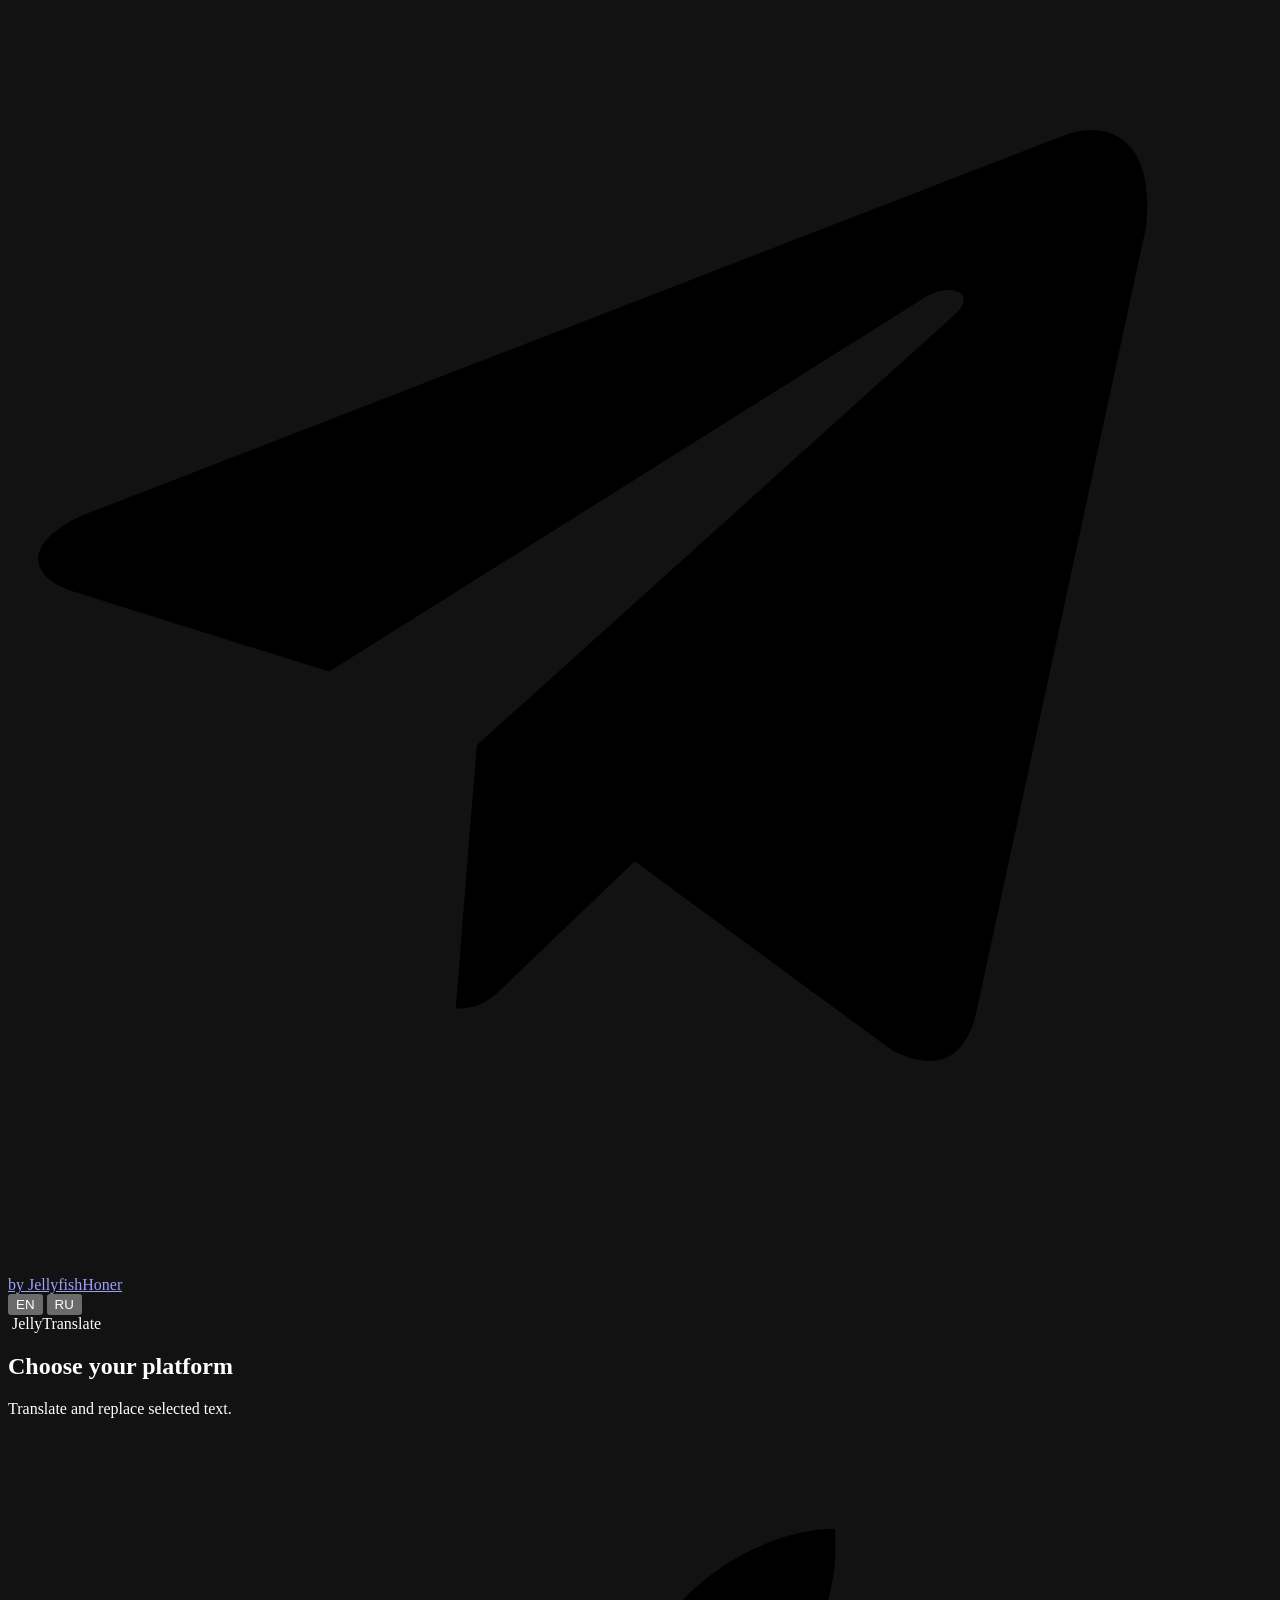
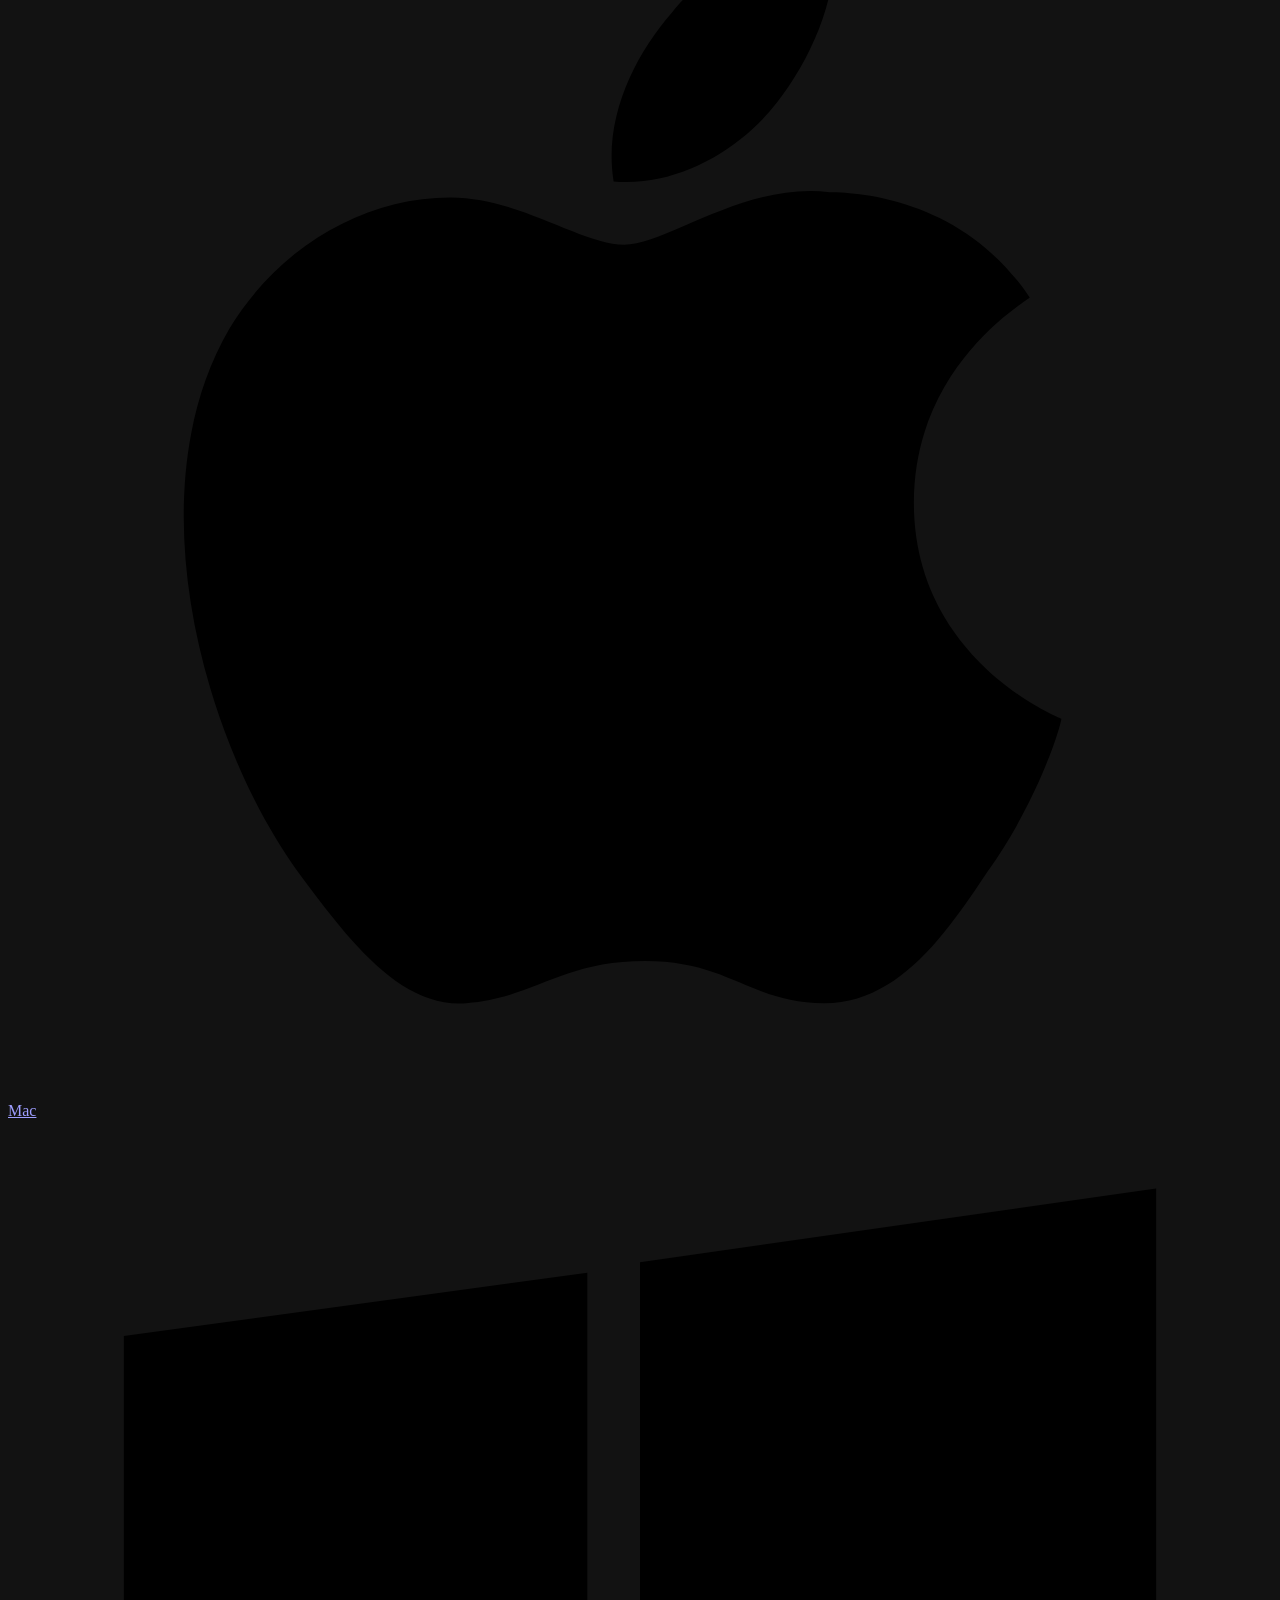
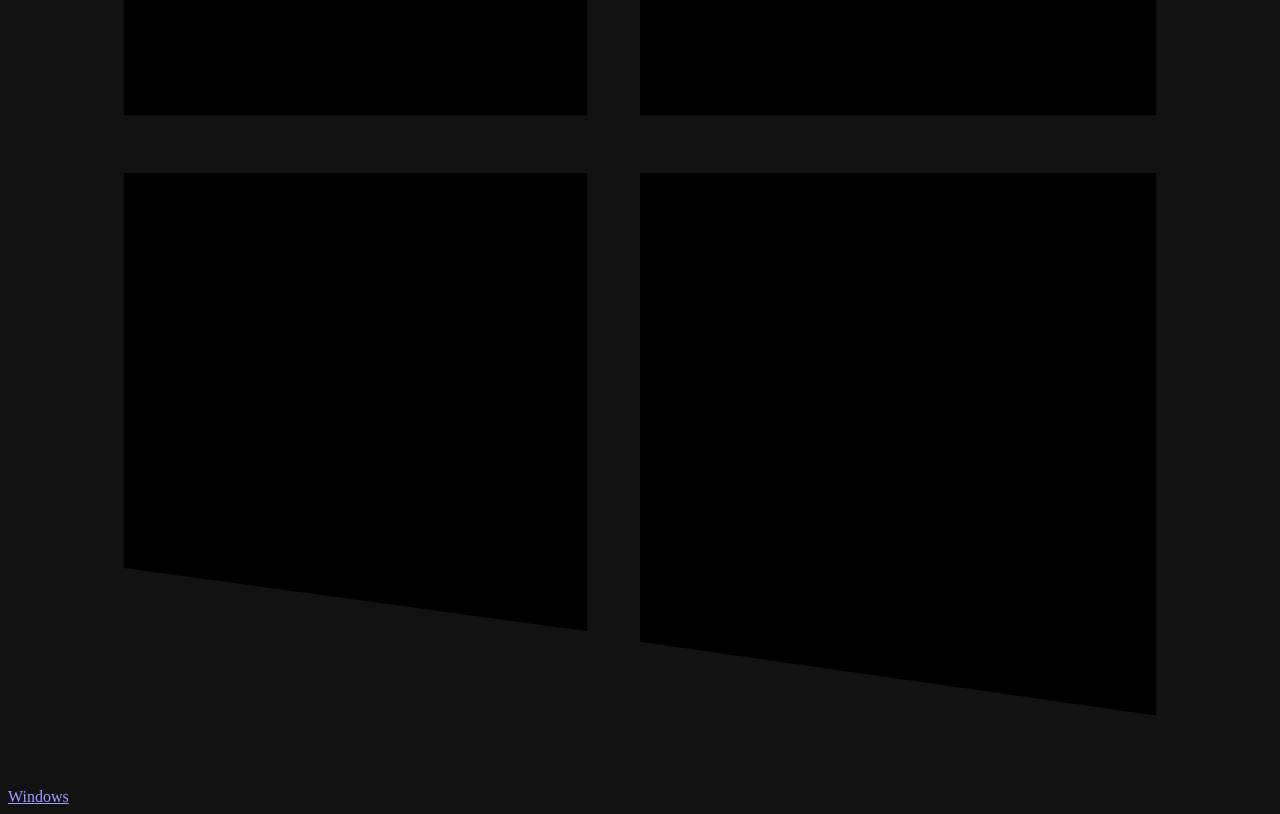
==== commit 239d7a47: "Localize platform choice page" ====
--- a/site/index.html
+++ b/site/index.html
@@ -5,9 +5,9 @@
     <meta name="viewport" content="width=device-width, initial-scale=1">
     <meta name="color-scheme" content="dark">
     <meta name="theme-color" content="#0e1016">
-    <meta name="description" content="Choose JellyTranslate for macOS or Windows.">
+    <meta name="description" content="Choose JellyTranslate for Mac or Windows.">
     <meta property="og:title" content="JellyTranslate">
-    <meta property="og:description" content="A qTranslate-style translator for macOS, with a Windows preview in progress.">
+    <meta property="og:description" content="A qTranslate-style translator for Mac and Windows.">
     <meta property="og:type" content="website">
     <meta property="og:image" content="/assets/jellytranslate-icon.webp">
     <title>JellyTranslate</title>
@@ -22,6 +22,13 @@
       <span>by JellyfishHoner</span>
     </a>
 
+    <div class="platform-language">
+      <div class="language-toggle" aria-label="Language">
+        <button type="button" class="language-option is-active" data-lang-option="en">EN</button>
+        <button type="button" class="language-option" data-lang-option="ru">RU</button>
+      </div>
+    </div>
+
     <main class="platform-gateway" aria-labelledby="platform-title">
       <div class="gateway-brand">
         <img src="/assets/jellytranslate-icon.webp" alt="" class="gateway-icon">
@@ -29,12 +36,12 @@
       </div>
 
       <section class="gateway-hero">
-        <h1 id="platform-title">Choose your platform</h1>
-        <p>Translate and replace selected text.</p>
+        <h1 id="platform-title" data-i18n="title">Choose your platform</h1>
+        <p data-i18n="subtitle">Translate and replace selected text.</p>
       </section>
 
       <section class="platform-options" aria-label="Platform options">
-        <a class="platform-choice cursor-glow-panel" href="/mac.html" aria-label="Open JellyTranslate for Mac">
+        <a class="platform-choice cursor-glow-panel" href="/mac.html" data-i18n-aria="macAria" aria-label="Open JellyTranslate for Mac">
           <span class="platform-logo" aria-hidden="true">
             <svg viewBox="0 0 24 24">
               <path d="M17.2 12.7c0-2.6 2.1-3.8 2.2-3.9-1.2-1.8-3.1-2-3.8-2-1.6-.2-3.1 1-3.9 1-.8 0-2-.9-3.3-.9-1.7 0-3.3 1-4.2 2.5-1.8 3.1-.5 7.8 1.3 10.3.9 1.2 1.9 2.6 3.2 2.5 1.3-.1 1.8-.8 3.4-.8 1.6 0 2 .8 3.4.8 1.4 0 2.3-1.3 3.1-2.5 1-1.4 1.4-2.8 1.4-2.9 0 0-2.8-1.1-2.8-4.1ZM14.6 5.1c.7-.9 1.2-2.1 1.1-3.3-1.1 0-2.4.7-3.1 1.6-.7.8-1.3 2-1.1 3.2 1.2.1 2.4-.6 3.1-1.5Z"/>
@@ -43,7 +50,7 @@
           <span>Mac</span>
         </a>
 
-        <a class="platform-choice cursor-glow-panel" href="/windows.html" aria-label="Open JellyTranslate for Windows">
+        <a class="platform-choice cursor-glow-panel" href="/windows.html" data-i18n-aria="windowsAria" aria-label="Open JellyTranslate for Windows">
           <span class="platform-logo" aria-hidden="true">
             <svg viewBox="0 0 24 24">
               <path d="M2.2 4.1 11 2.9v8.4H2.2V4.1Zm9.8-1.4 9.8-1.4v10H12V2.7ZM2.2 12.4H11v8.7l-8.8-1.2v-7.5Zm9.8 0h9.8v10.3L12 21.3v-8.9Z"/>
@@ -55,6 +62,53 @@
     </main>
 
     <script>
+      const translations = {
+        en: {
+          title: "Choose your platform",
+          subtitle: "Translate and replace selected text.",
+          macAria: "Open JellyTranslate for Mac",
+          windowsAria: "Open JellyTranslate for Windows"
+        },
+        ru: {
+          title: "Выберите платформу",
+          subtitle: "Переводите и заменяйте выделенный текст.",
+          macAria: "Открыть JellyTranslate для Mac",
+          windowsAria: "Открыть JellyTranslate для Windows"
+        }
+      };
+
+      const applyLanguage = (selected) => {
+        const language = translations[selected] ? selected : "en";
+        document.documentElement.lang = language;
+        document.querySelectorAll("[data-i18n]").forEach((node) => {
+          const key = node.dataset.i18n;
+          if (translations[language][key]) {
+            node.textContent = translations[language][key];
+          }
+        });
+        document.querySelectorAll("[data-i18n-aria]").forEach((node) => {
+          const key = node.dataset.i18nAria;
+          if (translations[language][key]) {
+            node.setAttribute("aria-label", translations[language][key]);
+          }
+        });
+        document.querySelectorAll("[data-lang-option]").forEach((button) => {
+          const isActive = button.dataset.langOption === language;
+          button.classList.toggle("is-active", isActive);
+          button.setAttribute("aria-pressed", String(isActive));
+        });
+        document.querySelector(".language-toggle")?.setAttribute("data-active-lang", language);
+        localStorage.setItem("jellytranslate-site-language", language);
+      };
+
+      document.querySelectorAll("[data-lang-option]").forEach((button) => {
+        button.addEventListener("click", () => {
+          applyLanguage(button.dataset.langOption);
+        });
+      });
+
+      applyLanguage(localStorage.getItem("jellytranslate-site-language") || "en");
+
       document.querySelectorAll(".cursor-glow-panel").forEach((panel) => {
         panel.addEventListener("pointermove", (event) => {
           const rect = panel.getBoundingClientRect();
